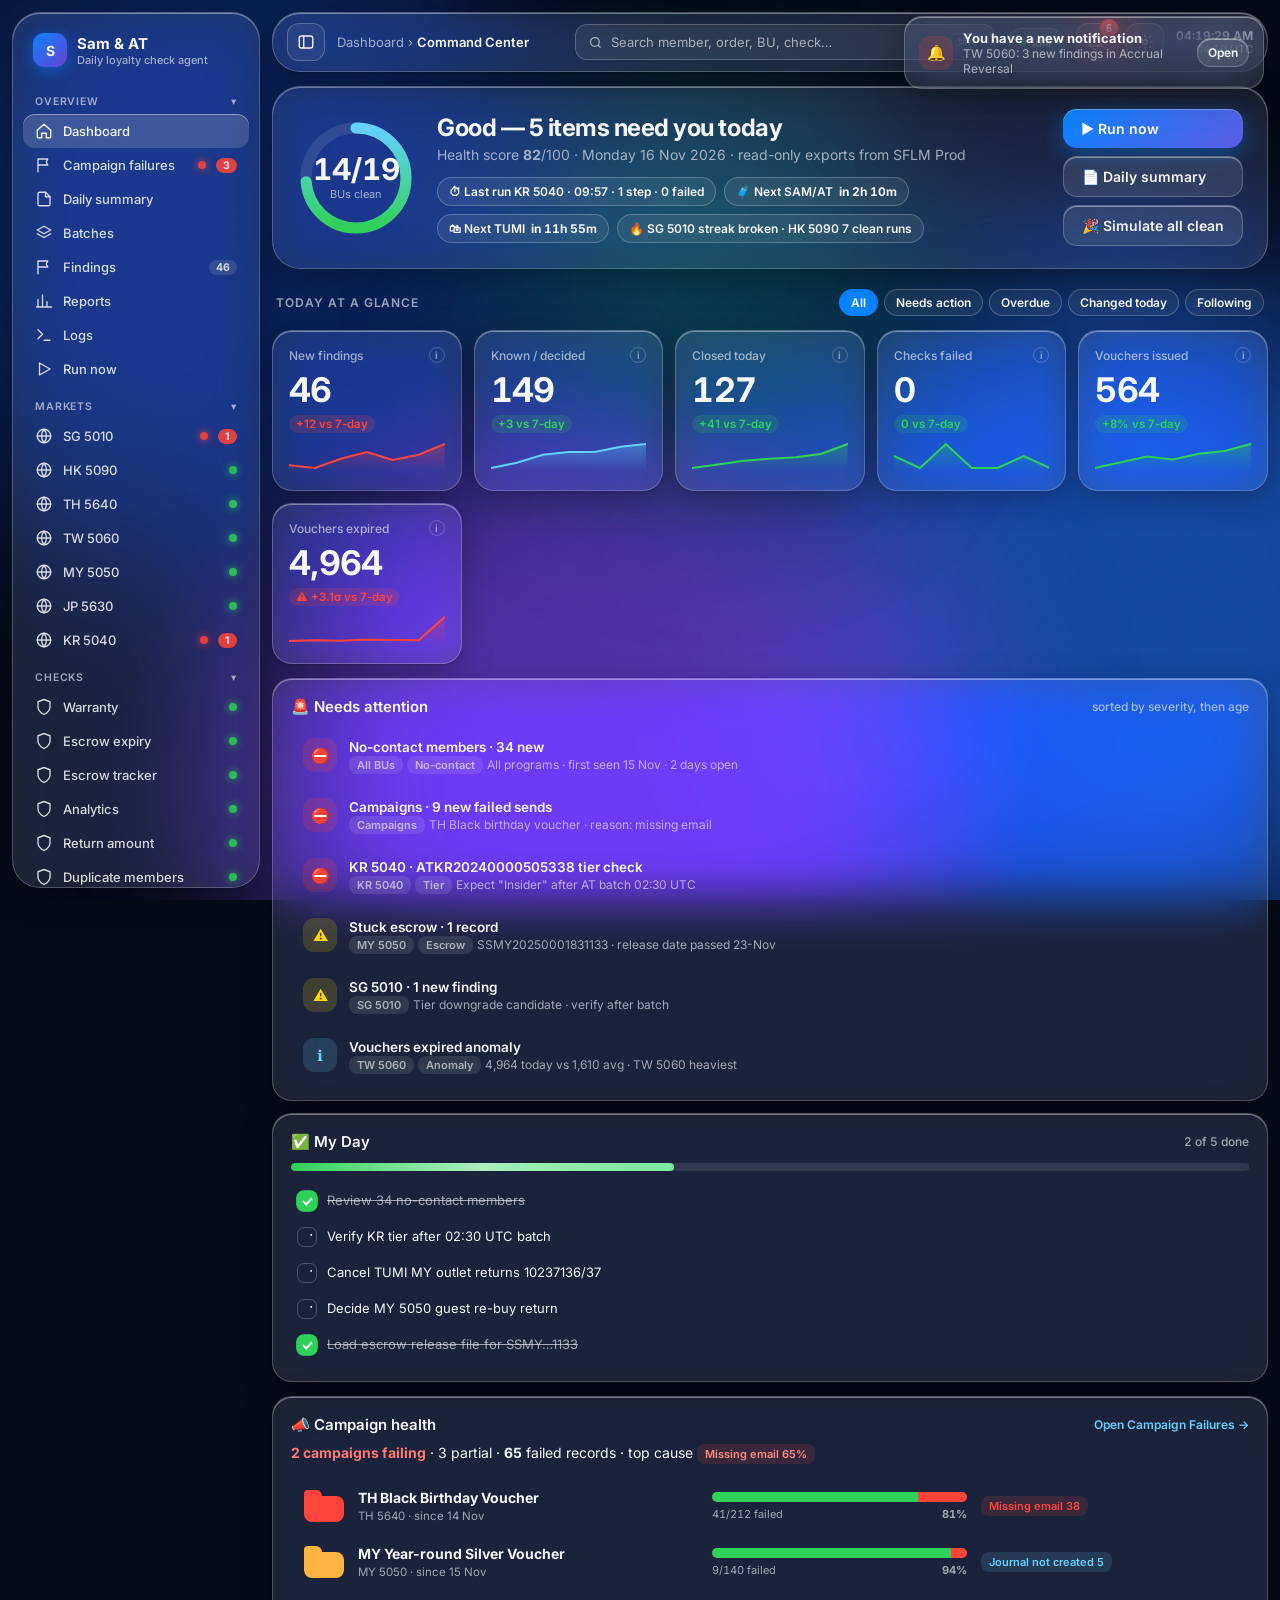
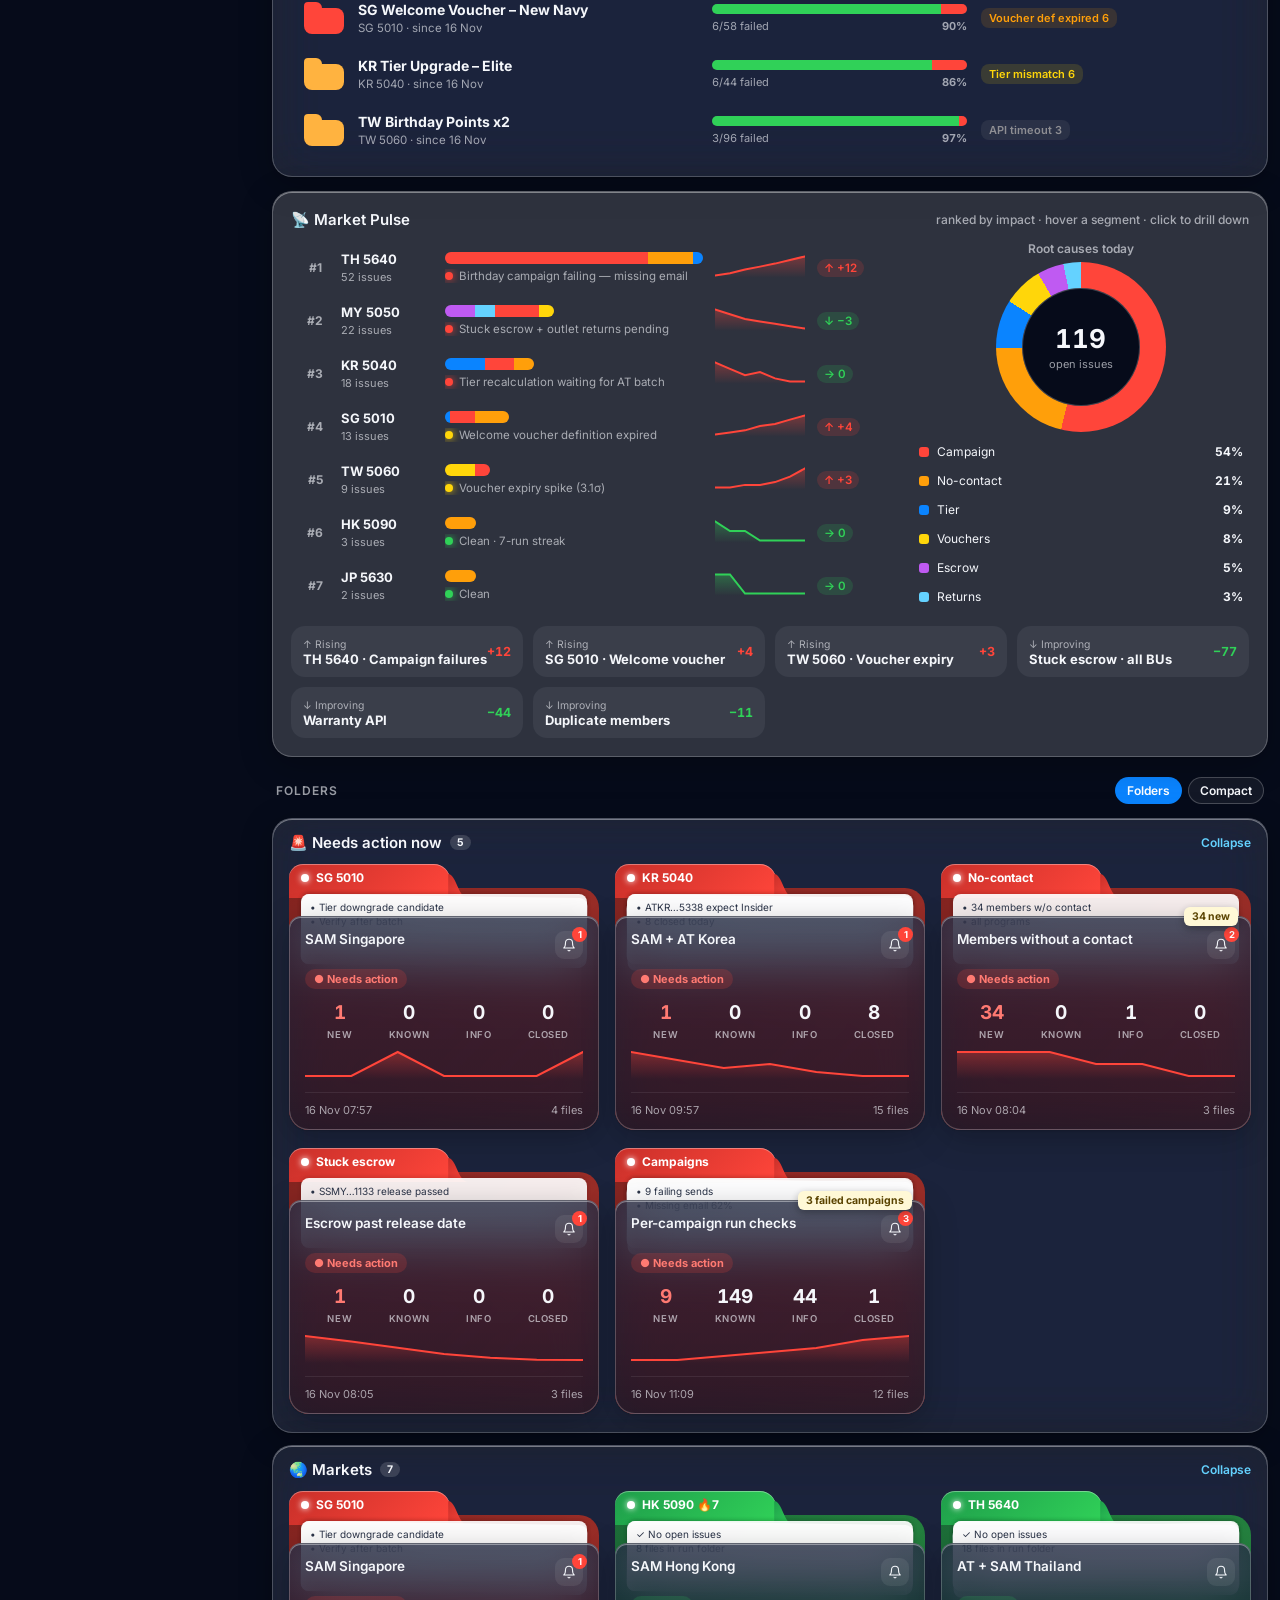
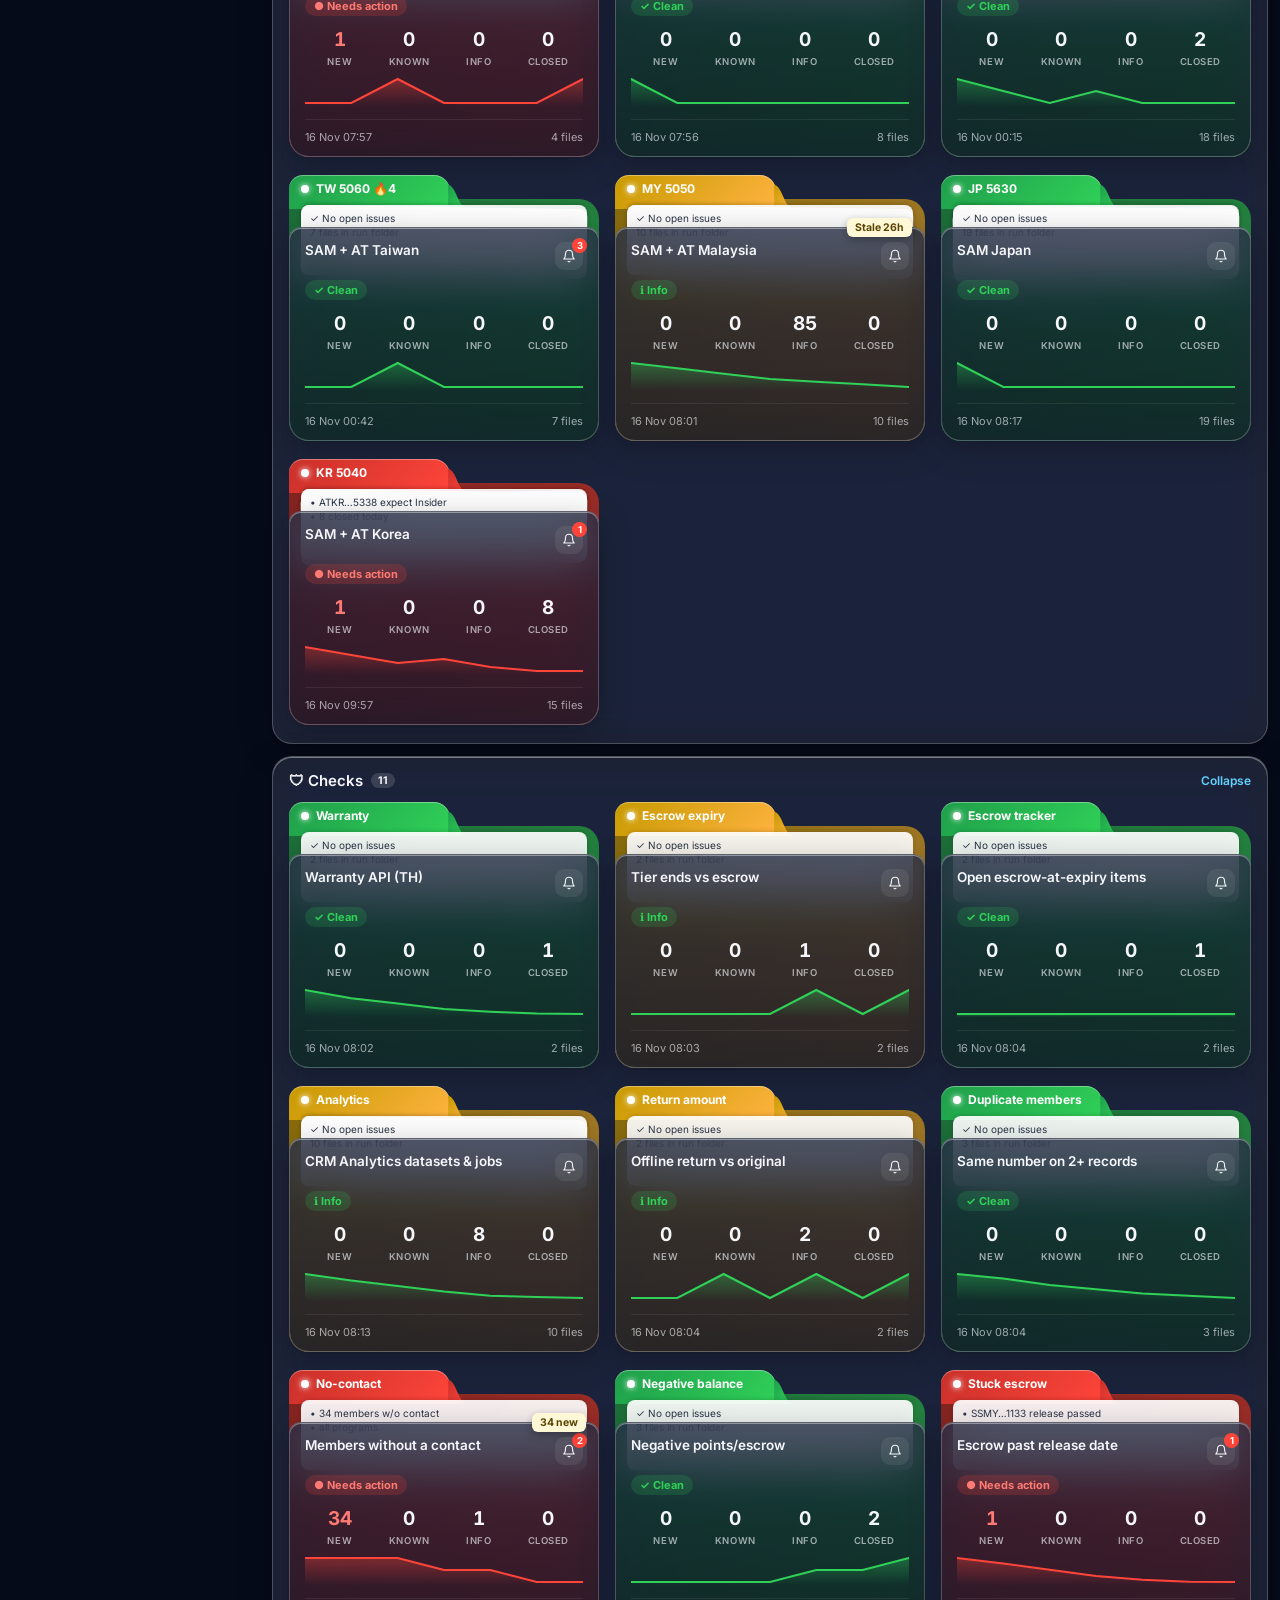
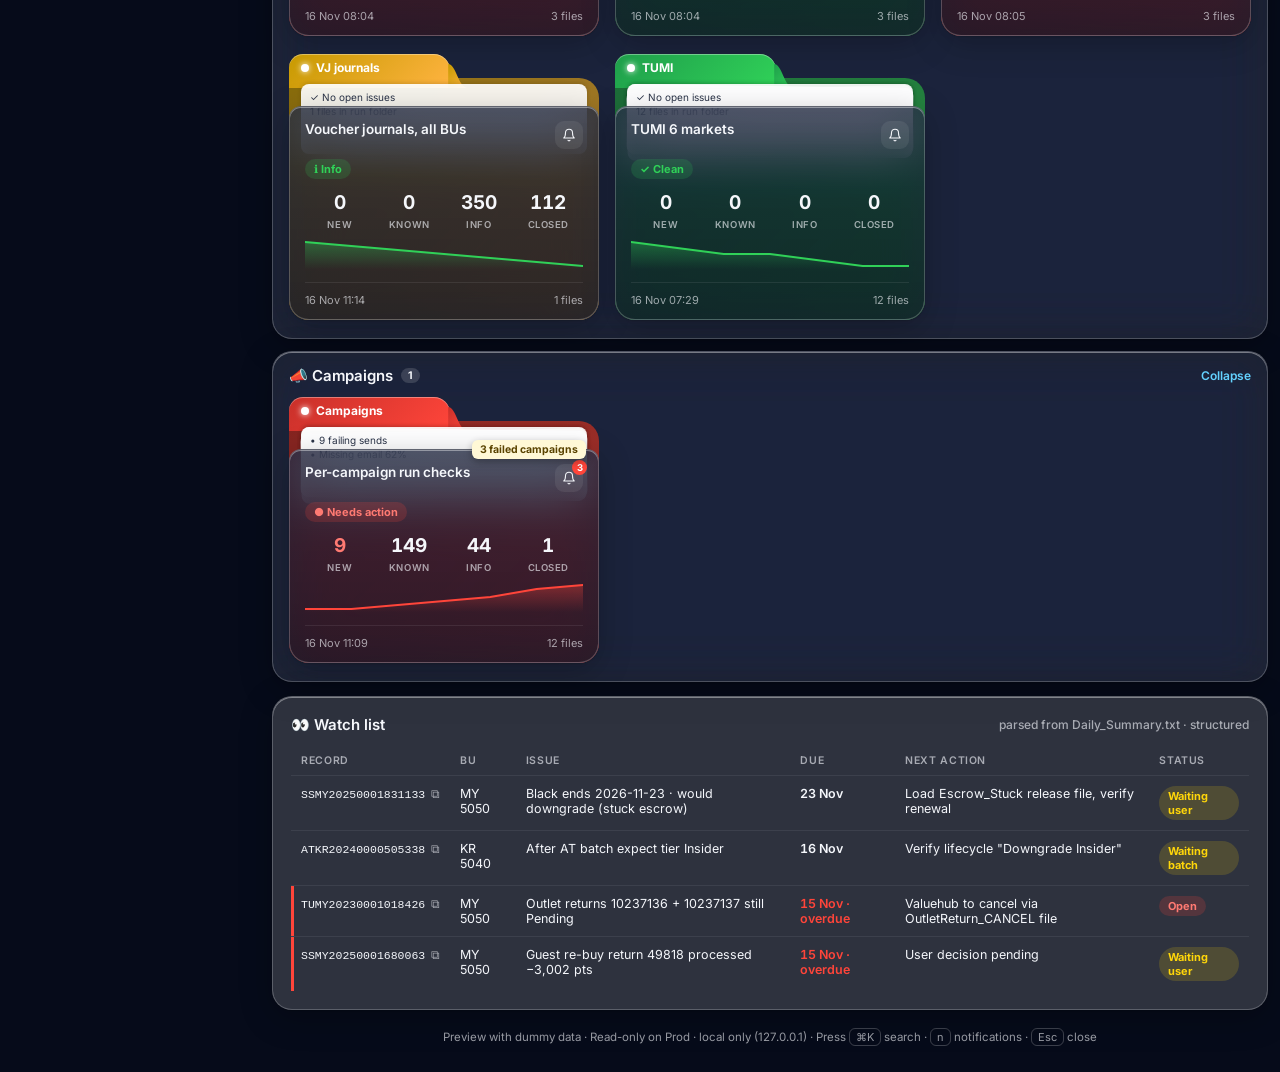
==== original.html @ fb04fd15 "Sam & AT Command Center v2 Co-Authored-By: Claude Opus 5.5 <noreply@anthropic.com>" ====
<!DOCTYPE html>
<html lang="en">
<head>
<meta charset="UTF-8">
<meta name="viewport" content="width=device-width, initial-scale=1">
<title>Sam & AT – Command Center (Liquid Glass preview)</title>
<link rel="preconnect" href="https://fonts.googleapis.com">
<link href="https://fonts.googleapis.com/css2?family=Inter:wght@400;500;600;700&display=swap" rel="stylesheet">
<style>
:root{
  --dur-instant:90ms;--dur-fast:150ms;--dur-base:240ms;--dur-slow:350ms;
  --ease-standard:cubic-bezier(.2,0,0,1);--ease-spring:cubic-bezier(.34,1.56,.64,1);
  --glass-bg:rgba(255,255,255,.10);--glass-strong:rgba(255,255,255,.16);
  --glass-border:rgba(255,255,255,.22);--glass-hi:inset 0 1px 0 rgba(255,255,255,.40);
  --glass-shadow:0 8px 32px rgba(0,0,0,.25),0 1px 2px rgba(0,0,0,.15);
  --blur:24px;--text:#f5f7fb;--muted:rgba(245,247,251,.62);
  --ok:#30D158;--info:#64D2FF;--warn:#FFD60A;--bad:#FF453A;--neutral:#8E8E93;--accent:#0A84FF;
  --b1:#0b2a6b;--b2:#1b5fd1;--b3:#6a3fd6;--b4:#0a7b8a;--bg:#060b1a;
  --r-xl:28px;--r-lg:20px;--r-md:14px;
}
[data-theme="emerald"]{--b1:#053b2e;--b2:#0f8a5f;--b3:#1a6c8f;--b4:#3a8f2a;--bg:#03120c;--accent:#30D158}
[data-theme="sunset"]{--b1:#5a1238;--b2:#d4532b;--b3:#8a2ad1;--b4:#e09a2b;--bg:#160609;--accent:#FF9F0A}
[data-theme="pearl"]{--glass-bg:rgba(255,255,255,.55);--glass-strong:rgba(255,255,255,.75);--glass-border:rgba(255,255,255,.7);
  --text:#0d1424;--muted:rgba(13,20,36,.6);--b1:#b9d4ff;--b2:#ffd9ec;--b3:#d6ccff;--b4:#c6f2ea;--bg:#eef2fa;
  --glass-shadow:0 8px 30px rgba(30,50,90,.12),0 1px 2px rgba(30,50,90,.08)}
[data-transparency="reduced"]{--glass-bg:rgba(30,38,60,.96);--glass-strong:rgba(36,44,68,.98);--blur:0px}
[data-theme="pearl"][data-transparency="reduced"]{--glass-bg:#fff;--glass-strong:#fff}
*{box-sizing:border-box;margin:0;padding:0}
html,body{height:100%}
body{font-family:-apple-system,BlinkMacSystemFont,"SF Pro Display",Inter,system-ui,sans-serif;color:var(--text);background:var(--bg);
  overflow-x:hidden;-webkit-font-smoothing:antialiased;font-size:14px}
.num{font-variant-numeric:tabular-nums}
/* background mesh */
.mesh{position:fixed;inset:0;z-index:0;overflow:hidden;pointer-events:none}
.blob{position:absolute;width:55vmax;height:55vmax;border-radius:50%;filter:blur(90px);opacity:.75;will-change:transform}
.blob:nth-child(1){background:var(--b1);top:-15%;left:-10%;animation:drift1 80s ease-in-out infinite alternate}
.blob:nth-child(2){background:var(--b2);top:30%;right:-15%;animation:drift2 90s ease-in-out infinite alternate}
.blob:nth-child(3){background:var(--b3);bottom:-25%;left:20%;animation:drift3 70s ease-in-out infinite alternate}
.blob:nth-child(4){background:var(--b4);top:10%;left:40%;width:30vmax;height:30vmax;opacity:.45;animation:drift2 75s ease-in-out infinite alternate-reverse}
.grain{position:absolute;inset:0;opacity:.035;background-image:url("data:image/svg+xml,%3Csvg xmlns='http://www.w3.org/2000/svg' width='160' height='160'%3E%3Cfilter id='n'%3E%3CfeTurbulence baseFrequency='.9'/%3E%3C/filter%3E%3Crect width='100%25' height='100%25' filter='url(%23n)'/%3E%3C/svg%3E")}
.mesh.clean-glow::after{content:"";position:absolute;inset:0;background:radial-gradient(circle at 50% 20%,rgba(48,209,88,.25),transparent 60%);animation:fadeout 3s forwards}
@keyframes drift1{to{transform:translate(12vw,8vh) scale(1.1)}}
@keyframes drift2{to{transform:translate(-10vw,-6vh) scale(.95)}}
@keyframes drift3{to{transform:translate(8vw,-10vh) scale(1.05)}}
@keyframes fadeout{0%{opacity:0}20%{opacity:1}100%{opacity:0}}
/* glass */
.glass{background:var(--glass-bg);backdrop-filter:blur(var(--blur)) saturate(180%);-webkit-backdrop-filter:blur(var(--blur)) saturate(180%);
  border:1px solid var(--glass-border);box-shadow:var(--glass-shadow),var(--glass-hi);border-radius:var(--r-lg);position:relative}
.solid{background:var(--glass-strong);border:1px solid var(--glass-border);box-shadow:var(--glass-shadow),var(--glass-hi);border-radius:var(--r-lg);position:relative}
.glass::before,.solid::before{content:"";position:absolute;inset:0;border-radius:inherit;pointer-events:none;
  background:radial-gradient(400px circle at var(--mx,-999px) var(--my,-999px),rgba(255,255,255,.13),transparent 45%);opacity:0;transition:opacity var(--dur-base)}
.glass:hover::before,.solid:hover::before{opacity:1}
/* layout */
.app{position:relative;z-index:1;display:grid;grid-template-columns:auto 1fr;min-height:100vh;gap:12px;padding:12px}
.sidebar{width:248px;padding:16px 10px;height:calc(100vh - 24px);position:sticky;top:12px;overflow-y:auto;border-radius:var(--r-xl);
  transition:width var(--dur-slow) var(--ease-spring);scrollbar-width:none}
.sidebar::-webkit-scrollbar{display:none}
.app.rail .sidebar{width:72px}
.brand{display:flex;align-items:center;gap:10px;padding:4px 10px 14px}
.logo{width:34px;height:34px;border-radius:11px;background:linear-gradient(135deg,var(--accent),#6a3fd6);display:grid;place-items:center;font-weight:700;flex:none;box-shadow:0 4px 14px rgba(10,132,255,.45)}
.brand h1{font-size:15px;font-weight:700;white-space:nowrap}
.brand small{display:block;color:var(--muted);font-size:11px;font-weight:500}
.app.rail .brand div,.app.rail .nav-label,.app.rail .grp-title,.app.rail .nav .badge{display:none}
.grp-title{font-size:10.5px;letter-spacing:.08em;text-transform:uppercase;color:var(--muted);padding:14px 12px 6px;font-weight:600;cursor:pointer;display:flex;justify-content:space-between}
.nav{list-style:none}
.nav li{display:flex;align-items:center;gap:10px;padding:8px 12px;border-radius:12px;cursor:pointer;color:var(--text);opacity:.86;
  transition:background var(--dur-fast),transform var(--dur-fast),opacity var(--dur-fast);position:relative;white-space:nowrap}
.nav li:hover{background:rgba(255,255,255,.08);opacity:1}
.nav li:active{transform:scale(.97)}
.nav li.active{background:rgba(255,255,255,.16);opacity:1;box-shadow:var(--glass-hi)}
.nav svg{width:18px;height:18px;flex:none}
.nav-label{flex:1;font-size:13px;font-weight:500}
.dot{width:8px;height:8px;border-radius:50%;flex:none}
.dot.ok{background:var(--ok);box-shadow:0 0 8px var(--ok)}.dot.warn{background:var(--warn);box-shadow:0 0 8px var(--warn)}
.dot.bad{background:var(--bad);box-shadow:0 0 8px var(--bad)}
.badge{font-size:10.5px;font-weight:700;padding:1px 7px;border-radius:99px;background:var(--bad);color:#fff}
.badge.soft{background:rgba(255,255,255,.14);color:var(--text)}
.app.rail .nav li{justify-content:center}
.app.rail .nav li .dot{position:absolute;top:6px;right:12px;width:6px;height:6px}
.grp{overflow:hidden;display:grid;grid-template-rows:1fr;transition:grid-template-rows var(--dur-slow) var(--ease-standard)}
.grp.closed{grid-template-rows:0fr}
.grp>ul{min-height:0}
/* main */
main{min-width:0;display:flex;flex-direction:column;gap:14px}
.topbar{display:flex;align-items:center;gap:12px;padding:10px 14px;position:sticky;top:12px;z-index:20;border-radius:var(--r-xl)}
.iconbtn{width:38px;height:38px;border-radius:12px;display:grid;place-items:center;cursor:pointer;border:1px solid var(--glass-border);
  background:rgba(255,255,255,.06);color:var(--text);transition:transform var(--dur-instant),background var(--dur-fast);position:relative;flex:none}
.iconbtn:hover{background:rgba(255,255,255,.14)}
.iconbtn:active{transform:scale(.94)}
.iconbtn svg{width:18px;height:18px}
.crumbs{font-size:13px;color:var(--muted);white-space:nowrap;overflow:hidden;text-overflow:ellipsis}
.crumbs b{color:var(--text);font-weight:600}
.search{flex:1;min-width:120px;max-width:420px;margin-left:auto;display:flex;align-items:center;gap:8px;padding:8px 12px;border-radius:12px;
  background:rgba(255,255,255,.07);border:1px solid var(--glass-border);color:var(--muted);cursor:text;font-size:13px}
.search kbd,.kbd{font-family:inherit;font-size:11px;padding:1px 6px;border-radius:6px;border:1px solid var(--glass-border);margin-left:auto}
.pill{display:inline-flex;align-items:center;gap:6px;padding:6px 11px;border-radius:99px;font-size:12px;font-weight:600;border:1px solid var(--glass-border);background:rgba(255,255,255,.07);white-space:nowrap}
.pill .live{width:7px;height:7px;border-radius:50%;background:var(--ok)}
.pill.running .live{background:var(--info);animation:pulse 1s infinite}
@keyframes pulse{50%{box-shadow:0 0 0 6px rgba(100,210,255,0)}0%{box-shadow:0 0 0 0 rgba(100,210,255,.7)}}
.clock{text-align:right;font-size:12px;line-height:1.25;white-space:nowrap}
.clock small{color:var(--muted);display:block;font-size:11px}
.bell-badge{position:absolute;top:-5px;right:-5px;min-width:18px;height:18px;padding:0 5px;border-radius:99px;background:var(--bad);color:#fff;font-size:10.5px;font-weight:700;display:grid;place-items:center;box-shadow:0 2px 8px rgba(255,69,58,.6)}
.bell-badge.pop{animation:pop .45s var(--ease-spring)}
@keyframes pop{0%{transform:scale(0)}70%{transform:scale(1.2)}100%{transform:scale(1)}}
.ring-anim svg{animation:ring .9s ease-in-out}
@keyframes ring{0%,100%{transform:rotate(0)}15%{transform:rotate(14deg)}30%{transform:rotate(-12deg)}45%{transform:rotate(9deg)}60%{transform:rotate(-6deg)}75%{transform:rotate(3deg)}}
/* hero */
.hero{display:grid;grid-template-columns:auto 1fr auto;gap:22px;align-items:center;padding:22px 24px;border-radius:var(--r-xl)}
.ring{position:relative;width:118px;height:118px}
.ring svg{transform:rotate(-90deg)}
.ring .val{position:absolute;inset:0;display:grid;place-items:center;text-align:center}
.ring .val b{font-size:30px;font-weight:700;display:block;line-height:1}
.ring .val span{font-size:11px;color:var(--muted)}
.ring circle.fg{transition:stroke-dashoffset 1.2s var(--ease-standard)}
.hero h2{font-size:24px;font-weight:700;letter-spacing:-.02em}
.hero p{color:var(--muted);margin-top:4px}
.meta{display:flex;flex-wrap:wrap;gap:8px;margin-top:14px}
.btn{display:inline-flex;align-items:center;gap:8px;padding:11px 18px;border-radius:14px;border:0;font:inherit;font-weight:600;cursor:pointer;color:#fff;
  background:linear-gradient(135deg,var(--accent),#5e5ce6);box-shadow:0 6px 20px rgba(10,132,255,.4),inset 0 1px 0 rgba(255,255,255,.35);
  transition:transform var(--dur-instant),box-shadow var(--dur-fast),width var(--dur-slow);position:relative;overflow:hidden;white-space:nowrap}
.btn:hover{box-shadow:0 10px 28px rgba(10,132,255,.55),inset 0 1px 0 rgba(255,255,255,.35)}
.btn:active{transform:scale(.97)}
.btn.ghost{background:rgba(255,255,255,.1);box-shadow:var(--glass-hi);border:1px solid var(--glass-border);color:var(--text)}
.btn .rip{position:absolute;border-radius:50%;background:rgba(255,255,255,.45);transform:scale(0);animation:rip .6s ease-out forwards;pointer-events:none}
@keyframes rip{to{transform:scale(4);opacity:0}}
.btn.progress{background:linear-gradient(90deg,#1c3d6e,#1c3d6e)}
.btn .bar{position:absolute;left:0;bottom:0;height:3px;background:var(--info);width:0;transition:width .3s linear}
.btn.ok-state{background:linear-gradient(135deg,#1fa84a,#30D158)}
.hero-actions{display:flex;flex-direction:column;gap:8px;align-items:stretch}
/* section */
.sec-title{display:flex;align-items:center;justify-content:space-between;margin:6px 4px 0}
.sec-title h3{font-size:12px;letter-spacing:.08em;text-transform:uppercase;color:var(--muted);font-weight:600}
.chips{display:flex;gap:6px;flex-wrap:wrap}
.chip{padding:5px 11px;border-radius:99px;font-size:12px;font-weight:600;border:1px solid var(--glass-border);background:rgba(255,255,255,.06);cursor:pointer;transition:all var(--dur-fast)}
.chip:hover{background:rgba(255,255,255,.14)}
.chip.on{background:var(--accent);border-color:transparent;color:#fff}
/* KPIs */
.kpis{display:grid;grid-template-columns:repeat(auto-fit,minmax(170px,1fr));gap:12px}
.kpi{padding:16px;transition:transform var(--dur-base) var(--ease-spring),box-shadow var(--dur-base);cursor:default;overflow:hidden}
.kpi:hover{transform:translateY(-3px)}
.kpi .lbl{font-size:12px;color:var(--muted);font-weight:500;display:flex;justify-content:space-between;align-items:center}
.kpi .v{font-size:34px;font-weight:700;letter-spacing:-.02em;margin:6px 0 4px}
.delta{font-size:11.5px;font-weight:600;padding:2px 7px;border-radius:99px;display:inline-flex;gap:3px}
.delta.up-bad,.delta.down-bad{color:var(--bad);background:rgba(255,69,58,.16)}
.delta.up-good,.delta.down-good{color:var(--ok);background:rgba(48,209,88,.16)}
.spark{width:100%;height:30px;margin-top:8px}
.spark path.l{stroke-dasharray:400;stroke-dashoffset:400;animation:draw 1.2s var(--ease-standard) forwards}
@keyframes draw{to{stroke-dashoffset:0}}
.info-i{width:16px;height:16px;border-radius:50%;border:1px solid var(--glass-border);font-size:10px;display:grid;place-items:center;cursor:help;position:relative}
.info-i:hover::after{content:attr(data-tip);position:absolute;right:0;top:22px;width:220px;padding:10px 12px;border-radius:12px;font-size:12px;line-height:1.4;
  background:rgba(20,26,44,.92);color:#fff;z-index:30;box-shadow:var(--glass-shadow);backdrop-filter:blur(12px);font-weight:400}
/* grid of panels */
.row{display:grid;grid-template-columns:2fr 1fr;gap:12px}
.panel{padding:18px}
.panel h4{font-size:15px;font-weight:600;display:flex;align-items:center;gap:8px;justify-content:space-between;margin-bottom:12px}
.panel h4 small{color:var(--muted);font-weight:500;font-size:12px}
/* attention inbox */
.att{display:flex;flex-direction:column;gap:6px}
.att-row{display:grid;grid-template-columns:auto 1fr auto;gap:12px;align-items:center;padding:10px 12px;border-radius:14px;cursor:pointer;
  transition:background var(--dur-fast),transform var(--dur-fast);opacity:0;animation:fadeup .45s var(--ease-standard) forwards}
.att-row:hover{background:rgba(255,255,255,.08)}
.att-row:hover .act{opacity:1;transform:translateX(0)}
.sev{width:34px;height:34px;border-radius:11px;display:grid;place-items:center;font-size:15px}
.sev.bad{background:rgba(255,69,58,.18);color:var(--bad)}.sev.warn{background:rgba(255,214,10,.16);color:var(--warn)}.sev.info{background:rgba(100,210,255,.16);color:var(--info)}
.att-row b{font-size:13.5px;font-weight:600}
.att-row p{font-size:12px;color:var(--muted);margin-top:2px}
.act{opacity:0;transform:translateX(8px);transition:all var(--dur-base) var(--ease-standard);display:flex;gap:6px}
.tag{font-size:11px;font-weight:600;padding:2px 8px;border-radius:8px;background:rgba(255,255,255,.1);margin-right:4px}
@keyframes fadeup{from{opacity:0;transform:translateY(8px)}to{opacity:1;transform:none}}
/* my day */
.prog{height:8px;border-radius:99px;background:rgba(255,255,255,.1);overflow:hidden;margin:6px 0 12px}
.prog i{display:block;height:100%;border-radius:99px;background:linear-gradient(90deg,var(--ok),#7ee8a1);transition:width .6s var(--ease-spring);position:relative}
.prog i::after{content:"";position:absolute;inset:0;background:linear-gradient(90deg,transparent,rgba(255,255,255,.5),transparent);animation:shimmer 2s infinite}
@keyframes shimmer{from{transform:translateX(-100%)}to{transform:translateX(100%)}}
.todo{display:flex;gap:10px;align-items:flex-start;padding:8px 6px;border-radius:12px;cursor:pointer;transition:background var(--dur-fast)}
.todo:hover{background:rgba(255,255,255,.06)}
.cb{width:20px;height:20px;border-radius:7px;border:1.5px solid var(--glass-border);flex:none;display:grid;place-items:center;transition:all var(--dur-base) var(--ease-spring)}
.cb svg{width:13px;height:13px;stroke-dasharray:20;stroke-dashoffset:20;transition:stroke-dashoffset .3s var(--ease-standard) .05s}
.todo.done .cb{background:var(--ok);border-color:var(--ok);transform:scale(1.08)}
.todo.done .cb svg{stroke-dashoffset:0}
.todo.done span{text-decoration:line-through;color:var(--muted)}
.todo span{font-size:13px;line-height:1.4}
/* heatmap */
.heat-wrap{overflow-x:auto}
.heat{display:grid;gap:4px;min-width:640px}
.heat .h{font-size:10.5px;color:var(--muted);text-align:center;font-weight:600;writing-mode:vertical-rl;transform:rotate(180deg);height:78px;justify-self:center}
.heat .rl{font-size:12px;font-weight:600;align-self:center;white-space:nowrap}
.cell{height:30px;border-radius:8px;display:grid;place-items:center;font-size:11px;font-weight:700;cursor:pointer;transition:transform var(--dur-fast) var(--ease-spring),box-shadow var(--dur-fast)}
.cell:hover{transform:scale(1.15);box-shadow:0 4px 14px rgba(0,0,0,.35);z-index:2}
.c0{background:rgba(48,209,88,.20);color:var(--ok)}.c1{background:rgba(100,210,255,.2);color:var(--info)}
.c2{background:rgba(255,214,10,.22);color:var(--warn)}.c3{background:rgba(255,69,58,.28);color:#ff7a72}.cn{background:rgba(255,255,255,.05);color:var(--muted)}
/* cards */
.cards{display:grid;grid-template-columns:repeat(auto-fill,minmax(230px,1fr));gap:12px}
.card{padding:16px;cursor:pointer;transition:transform var(--dur-base) var(--ease-spring),box-shadow var(--dur-base);transform-style:preserve-3d;overflow:hidden;
  opacity:0;animation:fadeup .5s var(--ease-standard) forwards;contain:layout paint}
.card:hover{box-shadow:0 18px 40px rgba(0,0,0,.35),var(--glass-hi)}
.card .top{display:flex;justify-content:space-between;align-items:flex-start;gap:8px}
.card .nm{font-weight:700;font-size:15px}
.card .sub{font-size:11.5px;color:var(--muted);margin-top:2px;line-height:1.3}
.st{display:inline-flex;align-items:center;gap:5px;font-size:11px;font-weight:700;padding:3px 9px;border-radius:99px;margin-top:10px}
.st.ok{background:rgba(48,209,88,.16);color:var(--ok)}.st.bad{background:rgba(255,69,58,.18);color:#ff7a72}.st.warn{background:rgba(255,214,10,.16);color:var(--warn)}
.counts{display:grid;grid-template-columns:repeat(4,1fr);margin-top:12px;text-align:center}
.counts b{font-size:19px;font-weight:700;display:block}
.counts span{font-size:9.5px;letter-spacing:.06em;color:var(--muted);font-weight:600}
.foot{display:flex;justify-content:space-between;font-size:11px;color:var(--muted);margin-top:10px;padding-top:10px;border-top:1px solid rgba(255,255,255,.08)}
.minibell{position:relative;width:28px;height:28px;border-radius:9px;display:grid;place-items:center;background:rgba(255,255,255,.07);flex:none}
.minibell svg{width:14px;height:14px}
.minibell em{position:absolute;top:-4px;right:-4px;background:var(--bad);color:#fff;font-style:normal;font-size:9.5px;font-weight:700;min-width:15px;height:15px;border-radius:99px;display:grid;place-items:center;padding:0 3px}
.streak{font-size:10.5px;font-weight:700;color:#ffb340;margin-left:6px}
.card.success:hover::after{content:"";position:absolute;inset:-1px;border-radius:inherit;pointer-events:none;
  background:linear-gradient(110deg,transparent 30%,rgba(255,255,255,.35) 50%,transparent 70%);background-size:250% 100%;animation:sweep 1.1s ease forwards}
@keyframes sweep{from{background-position:120% 0}to{background-position:-120% 0}}
.spk{position:absolute;pointer-events:none;font-size:12px;animation:float 1s ease-out forwards}
@keyframes float{from{opacity:1;transform:translateY(0) scale(.6)}to{opacity:0;transform:translateY(-34px) scale(1.2)}}
/* ===== folder cards ===== */
.shelf{padding:14px 16px 18px}
.shelf-h{display:flex;justify-content:space-between;align-items:center;margin-bottom:6px}
.shelf-h h4{font-size:15px;font-weight:600;display:flex;gap:8px;align-items:center}
.shelf-h a{font-size:12px;color:var(--info);cursor:pointer;font-weight:600}
.shelf-row{display:grid;grid-template-columns:repeat(auto-fill,minmax(238px,1fr));gap:18px 16px;padding-top:6px}
.shelf.collapsed .shelf-row{display:none}
.folder{position:relative;padding-top:24px;cursor:pointer;perspective:900px;opacity:0;animation:fadeup .5s var(--ease-standard) forwards;contain:layout}
.folder .f-tab{position:absolute;top:0;left:0;width:52%;height:34px;border-radius:14px 16px 0 0;background:var(--tab);display:flex;align-items:flex-start;gap:7px;
  padding:6px 12px;font-size:12px;font-weight:700;color:#fff;transition:filter var(--dur-base);box-shadow:inset 0 1px 0 rgba(255,255,255,.35)}
.folder .f-tab::after{content:"";position:absolute;right:-18px;bottom:0;width:20px;height:24px;background:var(--tab);clip-path:path('M0 0 C 8 0 10 24 20 24 L0 24Z')}
.folder .f-tab .dot{margin-top:4px;background:#fff;box-shadow:0 0 6px #fff}
.folder .f-back{position:absolute;top:24px;left:0;right:0;bottom:0;border-radius:0 20px 20px 20px;background:var(--tab);filter:brightness(.7) saturate(.9)}
.folder .f-front{border-top:3px solid transparent;border-image:var(--tab) 1}
.folder .papers{position:absolute;left:12px;right:12px;top:30px;height:70px;pointer-events:none}
.folder .papers i{position:absolute;inset:0;border-radius:8px;background:rgba(255,255,255,.92);box-shadow:0 -1px 4px rgba(0,0,0,.15);transition:transform var(--dur-slow) var(--ease-spring);padding:7px 9px;
  font-style:normal;font-size:10px;line-height:1.35;color:#2b3448;overflow:hidden}
.folder .papers i:nth-child(1){transform:translateY(4px) rotate(-1.2deg);background:rgba(240,244,252,.85)}
.folder .papers i:nth-child(2){transform:translateY(2px) rotate(.8deg);background:rgba(248,250,255,.9)}
.folder .papers i:nth-child(3){transform:translateY(0)}
.folder:hover .papers i:nth-child(1){transform:translateY(-10px) rotate(-3deg)}
.folder:hover .papers i:nth-child(2){transform:translateY(-16px) rotate(2deg)}
.folder:hover .papers i:nth-child(3){transform:translateY(-24px)}
.folder .f-front{position:relative;margin-top:28px;padding:14px 15px 12px;border-radius:12px 12px 20px 20px;transform-origin:50% 100%;
  transition:transform var(--dur-slow) var(--ease-spring),box-shadow var(--dur-base);background:linear-gradient(180deg,rgba(28,36,60,.78),rgba(18,24,42,.86));
  backdrop-filter:blur(var(--blur)) saturate(180%);-webkit-backdrop-filter:blur(var(--blur)) saturate(180%);border:1px solid var(--glass-border);box-shadow:var(--glass-shadow),var(--glass-hi);z-index:2}
[data-theme="pearl"] .folder .f-front{background:linear-gradient(180deg,rgba(255,255,255,.8),rgba(255,255,255,.6))}
.folder:hover .f-front{transform:rotateX(-9deg) translateY(4px);box-shadow:0 22px 40px rgba(0,0,0,.35),var(--glass-hi)}
.folder:hover{transform:translateY(-4px)}
.folder{transition:transform var(--dur-base) var(--ease-spring)}
.folder.s-ok{--tab:linear-gradient(135deg,#1f9e4b,#30D158)}
.folder.s-bad{--tab:linear-gradient(135deg,#c9302a,#FF453A)}
.folder.s-warn{--tab:linear-gradient(135deg,#c79a00,#FFB340)}
.folder.s-none{--tab:linear-gradient(135deg,#5b5b63,#8E8E93)}
.folder .row1{display:flex;justify-content:space-between;gap:8px;align-items:flex-start}
.folder .row1 b{font-size:13.5px;font-weight:600;line-height:1.3}
.folder .sticker{position:absolute;top:-10px;right:12px;background:#fff8d6;color:#5a4300;font-size:10.5px;font-weight:700;padding:3px 8px;border-radius:6px;transform:rotate(3deg);
  box-shadow:0 3px 8px rgba(0,0,0,.3);z-index:3;animation:pop .5s var(--ease-spring) both}
.folder .counts .hot{color:#ff7a72}
.folder.success:hover .f-front::after{content:"";position:absolute;inset:0;border-radius:inherit;pointer-events:none;
  background:linear-gradient(110deg,transparent 30%,rgba(255,255,255,.35) 50%,transparent 70%);background-size:250% 100%;animation:sweep 1.1s ease forwards}
.folder.opening .f-front{transform:rotateX(-70deg) translateY(10px);opacity:.4}
.folder.opening .papers i{transform:translateY(-40px) rotate(6deg)!important}
.folder.compact{padding-top:18px}.folder.compact .papers{display:none}.folder.compact .f-front{margin-top:16px}
.folder.compact .counts,.folder.compact .spark{display:none}
/* ===== market pulse ===== */
.pulse{display:grid;grid-template-columns:1.8fr 1fr;gap:16px}
.lb-row{display:grid;grid-template-columns:28px 92px 1fr 90px 70px;gap:12px;align-items:center;padding:10px 10px;border-radius:14px;cursor:pointer;transition:background var(--dur-fast);
  opacity:0;animation:fadeup .45s var(--ease-standard) forwards}
.lb-row:hover{background:rgba(255,255,255,.07)}
.lb-rank{font-size:12px;font-weight:700;color:var(--muted);text-align:center}
.lb-name b{font-size:13px;display:block}.lb-name small{font-size:11px;color:var(--muted)}
.stack{display:flex;height:12px;border-radius:99px;overflow:hidden;background:rgba(255,255,255,.07)}
.stack i{display:block;height:100%;transform-origin:left;animation:growx .8s var(--ease-standard) both;position:relative;transition:filter var(--dur-fast)}
.stack i:hover{filter:brightness(1.3)}
@keyframes growx{from{transform:scaleX(0)}}
.lb-reason{font-size:11.5px;color:var(--muted);margin-top:5px;white-space:nowrap;overflow:hidden;text-overflow:ellipsis}
.lb-spark svg{height:24px;margin:0}
.donut{width:170px;height:170px;border-radius:50%;margin:6px auto;position:relative;transition:transform var(--dur-slow) var(--ease-spring)}
.donut:hover{transform:scale(1.03)}
.donut::after{content:"";position:absolute;inset:26px;border-radius:50%;background:var(--bg);box-shadow:inset 0 0 0 1px var(--glass-border)}
.donut .dc{position:absolute;inset:0;display:grid;place-items:center;z-index:1;text-align:center}
.donut .dc b{font-size:26px;display:block}.donut .dc span{font-size:11px;color:var(--muted)}
.legend{display:flex;flex-direction:column;gap:6px;font-size:12px;margin-top:8px}
.legend div{display:flex;align-items:center;gap:8px;padding:4px 6px;border-radius:8px;cursor:pointer}
.legend div:hover{background:rgba(255,255,255,.07)}
.legend i{width:10px;height:10px;border-radius:3px;flex:none}.legend span{margin-left:auto;font-weight:700}
.movers{display:grid;grid-template-columns:repeat(auto-fit,minmax(200px,1fr));gap:10px;margin-top:14px}
.mover{padding:10px 12px;border-radius:14px;background:rgba(255,255,255,.06);display:flex;justify-content:space-between;align-items:center;font-size:12.5px}
.mover b{font-size:13px}.mover .up{color:var(--bad);font-weight:700}.mover .dn{color:var(--ok);font-weight:700}
/* ===== campaigns ===== */
.view{display:flex;flex-direction:column;gap:14px}
.view[hidden]{display:none}
.camp-head{display:flex;justify-content:space-between;align-items:center;gap:14px;flex-wrap:wrap;padding:20px 22px;border-radius:var(--r-xl)}
.camp-head h2{font-size:24px;font-weight:700}.camp-head p{color:var(--muted);margin-top:3px}
.ckpis{display:grid;grid-template-columns:repeat(auto-fit,minmax(140px,1fr));gap:10px}
.ckpi{padding:14px}.ckpi .lbl{font-size:11.5px;color:var(--muted)}.ckpi .v{font-size:26px;font-weight:700;margin-top:4px}
.crow{display:grid;grid-template-columns:auto 1.6fr 1.4fr 1.6fr auto;gap:14px;align-items:center;padding:14px 16px;border-radius:18px;cursor:pointer;
  transition:background var(--dur-fast),transform var(--dur-base) var(--ease-spring);opacity:0;animation:fadeup .45s var(--ease-standard) forwards;border:1px solid transparent}
.crow:hover{background:rgba(255,255,255,.07);border-color:var(--glass-border);transform:translateX(3px)}
.crow:hover .act{opacity:1;transform:none}
.mfold{width:40px;height:32px;position:relative;flex:none}
.mfold::before{content:"";position:absolute;left:0;top:0;width:18px;height:8px;border-radius:4px 6px 0 0;background:var(--tab)}
.mfold::after{content:"";position:absolute;left:0;right:0;top:6px;bottom:0;border-radius:2px 8px 8px 8px;background:var(--tab)}
.mfold.s-bad{--tab:#FF453A}.mfold.s-warn{--tab:#FFB340}.mfold.s-ok{--tab:#30D158}.mfold.s-none{--tab:#8E8E93}
.crow .nm b{font-size:14px;display:block}.crow .nm small{font-size:11.5px;color:var(--muted)}
.funnel{display:flex;height:10px;border-radius:99px;overflow:hidden;background:rgba(255,255,255,.07)}
.funnel i{display:block;height:100%;animation:growx .8s var(--ease-standard) both}
.fmeta{display:flex;justify-content:space-between;font-size:11px;color:var(--muted);margin-top:5px}
.rchip{display:inline-flex;gap:5px;align-items:center;font-size:11px;font-weight:600;padding:3px 8px;border-radius:8px;background:rgba(255,69,58,.14);color:#ff8b84;margin:2px 4px 2px 0;white-space:nowrap}
.rchip.w{background:rgba(255,214,10,.14);color:var(--warn)}
.tri{font:inherit;font-size:11.5px;font-weight:600;padding:5px 8px;border-radius:9px;background:rgba(255,255,255,.08);color:var(--text);border:1px solid var(--glass-border)}
.tri option{background:#1b2338}
.cv-tabs{display:flex;gap:6px;flex-wrap:wrap}
.rbar{display:grid;grid-template-columns:160px 1fr 50px;gap:10px;align-items:center;font-size:12.5px;margin:7px 0}
.rbar .t{height:10px;border-radius:99px;background:rgba(255,255,255,.07);overflow:hidden}.rbar .t i{display:block;height:100%;border-radius:99px;animation:growx .8s var(--ease-standard) both}
.fix{padding:12px 14px;border-radius:14px;background:rgba(100,210,255,.10);border:1px solid rgba(100,210,255,.3);margin-top:10px;font-size:12.5px;line-height:1.5}
.review{position:fixed;inset:0;z-index:65;display:grid;place-items:center;padding:20px;opacity:0;pointer-events:none;transition:opacity var(--dur-base)}
.review.on{opacity:1;pointer-events:auto}
.review .rv{width:720px;max-width:100%;max-height:90vh;overflow:auto;padding:24px;border-radius:var(--r-xl);transform:scale(.94);transition:transform var(--dur-slow) var(--ease-spring)}
.review.on .rv{transform:none}
.rv-card{animation:fadeup .35s var(--ease-standard)}
@media (max-width:1100px){.pulse{grid-template-columns:1fr}.crow{grid-template-columns:auto 1fr 1fr;}.crow .rc,.crow .act{grid-column:2/-1}}
@media (max-width:600px){.lb-row{grid-template-columns:24px 80px 1fr}.lb-spark,.lb-delta{display:none}.crow{grid-template-columns:auto 1fr}.crow>*:not(.mfold):not(.nm){grid-column:1/-1}.rbar{grid-template-columns:110px 1fr 40px}}
/* watch list table */
.tbl{width:100%;border-collapse:separate;border-spacing:0;font-size:12.5px}
.tbl th{text-align:left;color:var(--muted);font-size:10.5px;letter-spacing:.06em;text-transform:uppercase;padding:8px 10px;font-weight:600;position:sticky;top:0}
.tbl td{padding:10px;border-top:1px solid rgba(255,255,255,.07);vertical-align:top}
.tbl tr{transition:background var(--dur-fast)}
.tbl tbody tr:hover{background:rgba(255,255,255,.05)}
.tbl tr.overdue td:first-child{box-shadow:inset 3px 0 0 var(--bad)}
.idc{font-family:ui-monospace,SFMono-Regular,Menlo,monospace;font-size:11.5px;display:inline-flex;gap:6px;align-items:center}
.copy{cursor:pointer;opacity:.6;transition:opacity var(--dur-fast)}
.copy:hover{opacity:1}
.tbl-wrap{overflow-x:auto}
/* notification panel */
.scrim{position:fixed;inset:0;z-index:40;background:rgba(0,0,0,.2);opacity:0;pointer-events:none;transition:opacity var(--dur-base)}
.scrim.on{opacity:1;pointer-events:auto}
.npanel{position:fixed;top:76px;right:16px;width:400px;max-width:calc(100vw - 32px);max-height:calc(100vh - 96px);z-index:50;display:flex;flex-direction:column;
  border-radius:var(--r-xl);transform-origin:top right;transform:scale(.9) translateY(-10px);opacity:0;pointer-events:none;transition:transform var(--dur-slow) var(--ease-spring),opacity var(--dur-base)}
.npanel.on{transform:none;opacity:1;pointer-events:auto}
.nhead{padding:16px 18px 8px;display:flex;justify-content:space-between;align-items:center}
.nhead h4{font-size:17px;font-weight:700}
.ntabs{display:flex;gap:4px;padding:4px;margin:0 14px 8px;border-radius:12px;background:rgba(255,255,255,.06);position:relative}
.ntabs button{flex:1;border:0;background:none;color:var(--text);font:inherit;font-size:12px;font-weight:600;padding:7px 4px;border-radius:9px;cursor:pointer;position:relative;z-index:1}
.ntabs .pillbg{position:absolute;top:4px;bottom:4px;border-radius:9px;background:rgba(255,255,255,.18);box-shadow:var(--glass-hi);transition:left var(--dur-slow) var(--ease-spring),width var(--dur-slow) var(--ease-spring)}
.nlist{overflow-y:auto;padding:0 10px 12px}
.ngrp{font-size:10.5px;letter-spacing:.08em;color:var(--muted);text-transform:uppercase;font-weight:600;padding:10px 8px 6px}
.nitem{display:grid;grid-template-columns:auto 1fr;gap:10px;padding:10px;border-radius:14px;transition:background var(--dur-fast),opacity var(--dur-base);position:relative;
  opacity:0;animation:fadeup .4s var(--ease-standard) forwards}
.nitem:hover{background:rgba(255,255,255,.07)}
.nitem.unread::after{content:"";position:absolute;right:12px;top:14px;width:8px;height:8px;border-radius:50%;background:var(--accent);transition:transform var(--dur-base)}
.nitem.read{opacity:.6!important}
.nitem b{font-size:13px;font-weight:600;padding-right:18px;display:block;line-height:1.35}
.nitem p{font-size:12px;color:var(--muted);margin-top:3px;line-height:1.4}
.nact{display:flex;gap:10px;margin-top:6px;font-size:11.5px;font-weight:600}
.nact a{color:var(--info);cursor:pointer}
.nfoot{padding:10px 18px 16px;display:flex;justify-content:space-between;font-size:12px}
.nfoot a{color:var(--info);cursor:pointer;font-weight:600}
/* toasts */
.toasts{position:fixed;top:16px;right:16px;z-index:70;display:flex;flex-direction:column;gap:8px;width:360px;max-width:calc(100vw - 32px)}
.toast{padding:12px 14px;border-radius:18px;display:grid;grid-template-columns:auto 1fr auto;gap:10px;align-items:center;overflow:hidden;
  animation:tin .45s var(--ease-spring)}
.toast.out{animation:tout .3s var(--ease-standard) forwards}
.toast b{font-size:13px}.toast p{font-size:12px;color:var(--muted)}
.toast .tb{position:absolute;left:0;bottom:0;height:3px;background:var(--accent);animation:tbar 6s linear forwards}
.toast:hover .tb{animation-play-state:paused}
@keyframes tin{from{transform:translateX(110%);opacity:0}to{transform:none;opacity:1}}
@keyframes tout{to{transform:translateX(110%);opacity:0}}
@keyframes tbar{from{width:100%}to{width:0}}
/* drawer */
.drawer{position:fixed;top:12px;right:12px;bottom:12px;width:480px;max-width:calc(100vw - 24px);z-index:55;border-radius:var(--r-xl);padding:22px;overflow-y:auto;
  transform:translateX(110%);transition:transform var(--dur-slow) var(--ease-spring)}
.drawer.on{transform:none}
.drawer h3{font-size:22px;font-weight:700}
.drawer .kgrid{display:grid;grid-template-columns:repeat(2,1fr);gap:10px;margin:16px 0}
.drawer .kgrid div{padding:12px;border-radius:14px;background:rgba(255,255,255,.06)}
.drawer .kgrid b{font-size:22px;display:block}
.drawer .kgrid span{font-size:11px;color:var(--muted)}
.tier{display:flex;height:12px;border-radius:99px;overflow:hidden;margin:6px 0 4px}
.tier i{display:block;height:100%;transition:width .8s var(--ease-standard)}
.bars{display:flex;align-items:flex-end;gap:4px;height:120px;margin-top:10px}
.bars div{flex:1;display:flex;flex-direction:column-reverse;border-radius:4px 4px 0 0;overflow:hidden;transform-origin:bottom;animation:grow .7s var(--ease-spring) both}
@keyframes grow{from{transform:scaleY(0)}}
/* msg card */
.msg{padding:14px;border-radius:16px;border:1px solid rgba(255,69,58,.35);background:rgba(255,69,58,.10);margin-top:12px}
.msg b{display:block;margin-bottom:4px}
.msg p{font-size:12.5px;color:var(--muted);line-height:1.45}
.msg details{margin-top:8px;font-size:12px}
.msg summary{cursor:pointer;color:var(--info);font-weight:600}
.msg pre{margin-top:6px;padding:10px;border-radius:10px;background:rgba(0,0,0,.3);font-size:11px;white-space:pre-wrap;color:#ffb3ad}
/* banner */
.banner{position:fixed;left:50%;top:22px;transform:translate(-50%,-150%);z-index:80;padding:14px 22px;border-radius:99px;font-weight:700;font-size:15px;
  transition:transform .5s var(--ease-spring);display:flex;gap:10px;align-items:center;white-space:nowrap}
.banner.on{transform:translate(-50%,0)}
canvas#fx{position:fixed;inset:0;z-index:90;pointer-events:none}
/* palette */
.palette{position:fixed;left:50%;top:14vh;width:600px;max-width:calc(100vw - 32px);z-index:60;border-radius:var(--r-xl);transform:translateX(-50%) scale(.94);opacity:0;pointer-events:none;
  transition:transform var(--dur-slow) var(--ease-spring),opacity var(--dur-base);overflow:hidden}
.palette.on{transform:translateX(-50%);opacity:1;pointer-events:auto}
.palette input{width:100%;padding:18px 20px;font:inherit;font-size:16px;background:none;border:0;border-bottom:1px solid var(--glass-border);color:var(--text);outline:none}
.palette ul{list-style:none;max-height:340px;overflow-y:auto;padding:8px}
.palette li{padding:10px 12px;border-radius:12px;cursor:pointer;display:flex;justify-content:space-between;font-size:13.5px;transition:background var(--dur-fast)}
.palette li.sel,.palette li:hover{background:rgba(255,255,255,.12)}
.palette li small{color:var(--muted)}
/* settings pop */
.menu{position:fixed;top:76px;right:70px;z-index:50;width:260px;padding:14px;border-radius:20px;transform:scale(.9);transform-origin:top right;opacity:0;pointer-events:none;transition:all var(--dur-slow) var(--ease-spring)}
.menu.on{transform:none;opacity:1;pointer-events:auto}
.menu h5{font-size:11px;color:var(--muted);text-transform:uppercase;letter-spacing:.08em;margin:8px 0 6px}
.seg{display:flex;gap:4px;padding:3px;border-radius:11px;background:rgba(255,255,255,.07)}
.seg button{flex:1;border:0;background:none;color:var(--text);font:inherit;font-size:11.5px;font-weight:600;padding:6px 2px;border-radius:8px;cursor:pointer;transition:background var(--dur-fast)}
.seg button.on{background:rgba(255,255,255,.2);box-shadow:var(--glass-hi)}
.footer-note{color:var(--muted);font-size:11.5px;text-align:center;padding:6px 0 16px}
:focus-visible{outline:2px solid var(--accent);outline-offset:2px;border-radius:10px}
.bottomnav{display:none}
/* responsive */
@media (min-width:1920px){.row{grid-template-columns:2.2fr 1fr}}
@media (max-width:1280px){.row{grid-template-columns:1fr}}
@media (max-width:1024px){.app .sidebar{width:72px}.app .brand div,.app .nav-label,.app .grp-title,.app .nav .badge{display:none}.app .nav li{justify-content:center}
  .hero{grid-template-columns:auto 1fr}.hero-actions{grid-column:1/-1;flex-direction:row;flex-wrap:wrap}}
@media (max-width:768px){.app{grid-template-columns:1fr;padding:8px;padding-bottom:90px}.sidebar{display:none}.clock,.crumbs{display:none}
  .topbar{top:8px}.hero{grid-template-columns:1fr;text-align:center;justify-items:center}.meta{justify-content:center}
  .bottomnav{display:flex;position:fixed;left:12px;right:12px;bottom:12px;z-index:30;justify-content:space-around;padding:8px;border-radius:24px}
  .bottomnav button{background:none;border:0;color:var(--text);font:inherit;font-size:10.5px;display:flex;flex-direction:column;align-items:center;gap:3px;padding:6px 10px;border-radius:14px;position:relative}
  .bottomnav button.on{background:rgba(255,255,255,.14)}
  .bottomnav svg{width:20px;height:20px}
  .npanel{top:auto;bottom:0;right:0;left:0;width:100%;max-width:100%;border-radius:28px 28px 0 0;max-height:85vh;transform:translateY(100%);transform-origin:bottom}
  .npanel.on{transform:none}.drawer{top:auto;left:0;right:0;bottom:0;width:100%;max-width:100%;max-height:88vh;border-radius:28px 28px 0 0;transform:translateY(110%)}
  .kpis{grid-template-columns:repeat(2,1fr)}.kpi .v{font-size:28px}}
@media (prefers-reduced-motion:reduce){*,*::before,*::after{animation-duration:.01ms!important;animation-iteration-count:1!important;transition-duration:.01ms!important}}
[data-motion="off"] *,[data-motion="off"] *::before,[data-motion="off"] *::after{animation-duration:.01ms!important;animation-iteration-count:1!important;transition-duration:.01ms!important}
@media print{.mesh,.sidebar,.topbar,.bottomnav{display:none}body{background:#fff;color:#000}.glass,.solid{backdrop-filter:none;background:#fff;box-shadow:none;border:1px solid #ddd}}
</style>
</head>
<body data-theme="ocean">
<div class="mesh" id="mesh"><div class="blob"></div><div class="blob"></div><div class="blob"></div><div class="blob"></div><div class="grain"></div></div>
<canvas id="fx"></canvas>

<div class="app" id="app">
  <aside class="sidebar glass" aria-label="Main navigation">
    <div class="brand"><div class="logo">S</div><div><h1>Sam &amp; AT</h1><small>Daily loyalty check agent</small></div></div>
    <div id="navRoot"></div>
  </aside>

  <main>
    <header class="topbar glass">
      <button class="iconbtn" id="railBtn" aria-label="Collapse sidebar"><svg viewBox="0 0 24 24" fill="none" stroke="currentColor" stroke-width="1.8"><rect x="3" y="4" width="18" height="16" rx="3"/><path d="M9 4v16"/></svg></button>
      <div class="crumbs">Dashboard › <b>Command Center</b></div>
      <div class="search" id="searchBtn" role="button" tabindex="0"><svg width="15" height="15" viewBox="0 0 24 24" fill="none" stroke="currentColor" stroke-width="2"><circle cx="11" cy="11" r="7"/><path d="m20 20-3.5-3.5"/></svg>Search member, order, BU, check…<kbd>⌘K</kbd></div>
      <span class="pill" id="agentPill"><span class="live"></span><span id="agentTxt">Idle</span></span>
      <button class="iconbtn" id="bellBtn" aria-label="Notifications"><svg viewBox="0 0 24 24" fill="none" stroke="currentColor" stroke-width="1.8"><path d="M6 8a6 6 0 1 1 12 0c0 7 3 9 3 9H3s3-2 3-9"/><path d="M10.3 21a1.94 1.94 0 0 0 3.4 0"/></svg><span class="bell-badge num" id="bellCount">0</span></button>
      <button class="iconbtn" id="setBtn" aria-label="Appearance"><svg viewBox="0 0 24 24" fill="none" stroke="currentColor" stroke-width="1.8"><circle cx="12" cy="12" r="3"/><path d="M12 2v3M12 19v3M4.2 4.2l2.1 2.1M17.7 17.7l2.1 2.1M2 12h3M19 12h3M4.2 19.8l2.1-2.1M17.7 6.3l2.1-2.1"/></svg></button>
      <div class="clock num"><b id="clk">--</b><small id="clkU">--</small></div>
    </header>

    <div class="view" id="viewDash">
    <section class="hero glass">
      <div class="ring" title="BUs clean">
        <svg width="118" height="118"><circle cx="59" cy="59" r="50" stroke="rgba(255,255,255,.1)" stroke-width="11" fill="none"/>
          <circle class="fg" id="ringFg" cx="59" cy="59" r="50" stroke="url(#rg)" stroke-width="11" fill="none" stroke-linecap="round" stroke-dasharray="314.16" stroke-dashoffset="314.16"/>
          <defs><linearGradient id="rg"><stop offset="0" stop-color="#30D158"/><stop offset="1" stop-color="#64D2FF"/></linearGradient></defs></svg>
        <div class="val"><div><b class="num" id="ringVal">0/19</b><span>BUs clean</span></div></div>
      </div>
      <div>
        <h2 id="verdict">Good — 5 items need you today</h2>
        <p>Health score <b class="num" id="score">0</b>/100 · Monday 16 Nov 2026 · read-only exports from SFLM Prod</p>
        <div class="meta">
          <span class="pill">⏱ Last run KR 5040 · 09:57 · 1 step · 0 failed</span>
          <span class="pill">🧳 Next SAM/AT <b class="num" id="cd1">--</b></span>
          <span class="pill">🛍 Next TUMI <b class="num" id="cd2">--</b></span>
          <span class="pill">🔥 SG 5010 streak broken · HK 5090 7 clean runs</span>
        </div>
      </div>
      <div class="hero-actions">
        <button class="btn" id="runBtn"><span id="runTxt">▶ Run now</span><span class="bar" id="runBar"></span></button>
        <button class="btn ghost" id="sumBtn">📄 Daily summary</button>
        <button class="btn ghost" id="celebBtn">🎉 Simulate all clean</button>
      </div>
    </section>

    <div class="sec-title"><h3>Today at a glance</h3>
      <div class="chips" id="qchips"><span class="chip on">All</span><span class="chip">Needs action</span><span class="chip">Overdue</span><span class="chip">Changed today</span><span class="chip">Following</span></div></div>
    <section class="kpis" id="kpis"></section>

    <section class="row">
      <div class="panel glass">
        <h4>🚨 Needs attention <small>sorted by severity, then age</small></h4>
        <div class="att" id="att"></div>
      </div>
      <div class="panel glass">
        <h4>✅ My Day <small class="num" id="mdTxt">0 of 0 done</small></h4>
        <div class="prog"><i id="mdBar" style="width:0"></i></div>
        <div id="todo"></div>
      </div>
    </section>

    <section class="panel glass" id="campWidget"></section>

    <section class="panel solid">
      <h4>📡 Market Pulse <small>ranked by impact · hover a segment · click to drill down</small></h4>
      <div class="pulse"><div id="lb"></div>
        <div><div style="font-size:12px;color:var(--muted);font-weight:600;text-align:center">Root causes today</div><div class="donut" id="donut"></div><div class="legend" id="legend"></div></div></div>
      <div class="movers" id="movers"></div>
    </section>

    <div class="sec-title"><h3>Folders</h3><div class="chips" id="viewChips"><span class="chip on" data-v="card">Folders</span><span class="chip" data-v="compact">Compact</span></div></div>
    <div id="shelves" style="display:flex;flex-direction:column;gap:12px"></div>

    <section class="panel solid">
      <h4>👀 Watch list <small>parsed from Daily_Summary.txt · structured</small></h4>
      <div class="tbl-wrap"><table class="tbl"><thead><tr><th>Record</th><th>BU</th><th>Issue</th><th>Due</th><th>Next action</th><th>Status</th></tr></thead><tbody id="watch"></tbody></table></div>
    </section>

    </div><!-- /viewDash -->
    <div class="view" id="viewCamp" hidden>
      <section class="camp-head glass">
        <div><div class="crumbs">Dashboard › <b>Campaigns</b></div><h2>📣 Campaign Failures Command Center</h2><p id="campSub">Every campaign that ran today, worst first.</p></div>
        <div style="display:flex;gap:8px;flex-wrap:wrap"><button class="btn" id="reviewBtn">⌨ Start review mode</button><button class="btn ghost" id="copyRep">⧉ Copy daily failure report</button></div>
      </section>
      <section class="ckpis" id="ckpis"></section>
      <section class="panel glass">
        <h4><span>Campaigns</span><div class="cv-tabs chips" id="cfilt"><span class="chip on" data-f="all">All</span><span class="chip" data-f="fail">Failing now</span><span class="chip" data-f="partial">Partial</span><span class="chip" data-f="new">New today</span><span class="chip" data-f="repeat">Repeating</span><span class="chip" data-f="notrun">Not run</span><span class="chip" data-f="rec">Recovered</span></div></h4>
        <div id="clist"></div>
      </section>
      <section class="row">
        <div class="panel solid"><h4>🧩 By failure reason <small>fix one cause, clear many campaigns</small></h4><div id="byReason"></div></div>
        <div class="panel solid"><h4>👤 Repeat offenders <small>members failing in 2+ campaigns</small></h4><div class="tbl-wrap"><table class="tbl"><thead><tr><th>Member</th><th>Campaigns</th><th>Top reason</th></tr></thead><tbody id="byMember"></tbody></table></div></div>
      </section>
    </div>
    <div class="view" id="viewDash2" hidden></div>
    <div class="footer-note">Preview with dummy data · Read-only on Prod · local only (127.0.0.1) · Press <span class="kbd">⌘K</span> search · <span class="kbd">n</span> notifications · <span class="kbd">Esc</span> close</div>
  </main>
</div>

<nav class="bottomnav glass">
  <button class="on" onclick="showView('dash')"><svg viewBox="0 0 24 24" fill="none" stroke="currentColor" stroke-width="1.8"><path d="M3 11l9-8 9 8v9a1 1 0 0 1-1 1h-5v-6h-6v6H4a1 1 0 0 1-1-1z"/></svg>Home</button>
  <button onclick="showView('camp')"><svg viewBox="0 0 24 24" fill="none" stroke="currentColor" stroke-width="1.8"><path d="M12 9v4M12 17h.01M10.3 3.9 1.8 18a2 2 0 0 0 1.7 3h17a2 2 0 0 0 1.7-3L13.7 3.9a2 2 0 0 0-3.4 0z"/></svg>Campaigns</button>
  <button onclick="togglePanel(true)"><svg viewBox="0 0 24 24" fill="none" stroke="currentColor" stroke-width="1.8"><path d="M6 8a6 6 0 1 1 12 0c0 7 3 9 3 9H3s3-2 3-9"/></svg>Alerts</button>
  <button onclick="document.getElementById('shelves').scrollIntoView({behavior:'smooth'})"><svg viewBox="0 0 24 24" fill="none" stroke="currentColor" stroke-width="1.8"><rect x="3" y="3" width="7" height="7" rx="2"/><rect x="14" y="3" width="7" height="7" rx="2"/><rect x="3" y="14" width="7" height="7" rx="2"/><rect x="14" y="14" width="7" height="7" rx="2"/></svg>Markets</button>
  <button onclick="openPalette()"><svg viewBox="0 0 24 24" fill="none" stroke="currentColor" stroke-width="1.8"><circle cx="11" cy="11" r="7"/><path d="m20 20-3.5-3.5"/></svg>Search</button>
</nav>

<div class="scrim" id="scrim"></div>

<div class="npanel glass" id="npanel" role="dialog" aria-label="Notification center">
  <div class="nhead"><h4>🔔 Notifications</h4><button class="iconbtn" onclick="togglePanel(false)" aria-label="Close">✕</button></div>
  <div class="ntabs" id="ntabs"><span class="pillbg" id="ntpill"></span>
    <button data-f="all">All</button><button data-f="unread">Unread</button><button data-f="critical">Critical</button><button data-f="campaigns">Campaigns</button><button data-f="runs">Runs</button><button data-f="wins">Wins</button></div>
  <div class="nlist" id="nlist"></div>
  <div class="nfoot"><a onclick="markAll()">Mark all read</a><a onclick="toast('⚙️','Settings','Notification settings page opens here')">Settings</a></div>
</div>

<div class="menu glass" id="menu">
  <h5>Theme</h5><div class="seg" data-k="theme"><button data-v="ocean" class="on">Ocean</button><button data-v="emerald">Emerald</button><button data-v="sunset">Sunset</button><button data-v="pearl">Pearl</button></div>
  <h5>Transparency</h5><div class="seg" data-k="transparency"><button data-v="full" class="on">Glass</button><button data-v="reduced">Reduced</button></div>
  <h5>Motion</h5><div class="seg" data-k="motion"><button data-v="full" class="on">Full</button><button data-v="off">Off</button></div>
  <h5>Celebrations</h5><div class="seg" data-k="celeb"><button data-v="on" class="on">On</button><button data-v="subtle">Subtle</button><button data-v="off">Off</button></div>
</div>

<div class="review" id="review"><div class="rv glass"><div style="display:flex;justify-content:space-between;align-items:center"><b style="font-size:16px">⌨ Review mode</b><span style="color:var(--muted);font-size:12px" id="rvTxt"></span><button class="iconbtn" onclick="$('#review').classList.remove('on')">✕</button></div><div class="prog"><i id="rvProg" style="width:0"></i></div><div id="rvBody"></div><div style="font-size:11.5px;color:var(--muted);margin-top:14px">j/k next/prev · 1–4 set status · c copy IDs · Esc exit</div></div></div>
<div class="drawer glass" id="drawer" role="dialog" aria-label="Details"></div>
<div class="palette glass" id="palette"><input id="pin" placeholder="Jump to BU, check, or search a record ID…" autocomplete="off"><ul id="plist"></ul></div>
<div class="banner glass" id="banner">🎉 All clear today — 19/19 business units clean</div>
<div class="toasts" id="toasts" aria-live="polite"></div>

<script>
const $=s=>document.querySelector(s);
let celebLevel='on',motionOn=!matchMedia('(prefers-reduced-motion: reduce)').matches;

/* ---------- dummy data ---------- */
const BUS=[
 {k:'SG 5010',m:'SAM Singapore',st:'bad',n:1,kn:0,i:0,c:0,f:4,t:'07:57',tr:[0,0,1,0,0,0,1],bell:1},
 {k:'HK 5090',m:'SAM Hong Kong',st:'ok',n:0,kn:0,i:0,c:0,f:8,t:'07:56',tr:[1,0,0,0,0,0,0],streak:7},
 {k:'TH 5640',m:'AT + SAM Thailand',st:'ok',n:0,kn:0,i:0,c:2,f:18,t:'00:15',tr:[2,1,0,1,0,0,0]},
 {k:'TW 5060',m:'SAM + AT Taiwan',st:'ok',n:0,kn:0,i:0,c:0,f:7,t:'00:42',tr:[0,0,1,0,0,0,0],streak:4},
 {k:'MY 5050',m:'SAM + AT Malaysia',st:'ok',n:0,kn:0,i:85,c:0,f:10,t:'08:01',tr:[130,120,110,100,95,90,85]},
 {k:'JP 5630',m:'SAM Japan',st:'ok',n:0,kn:0,i:0,c:0,f:19,t:'08:17',tr:[1,0,0,0,0,0,0]},
 {k:'KR 5040',m:'SAM + AT Korea',st:'bad',n:1,kn:0,i:0,c:8,f:15,t:'09:57',tr:[24,22,20,21,19,18,18],bell:1},
 {k:'Warranty',m:'Warranty API (TH)',st:'ok',n:0,kn:0,i:0,c:1,f:2,t:'08:02',tr:[45,30,20,10,5,2,1]},
 {k:'Escrow expiry',m:'Tier ends vs escrow',st:'ok',n:0,kn:0,i:1,c:0,f:2,t:'08:03',tr:[0,0,0,0,1,0,1]},
 {k:'Escrow tracker',m:'Open escrow-at-expiry items',st:'ok',n:0,kn:0,i:0,c:1,f:2,t:'08:04',tr:[1,1,1,1,1,1,1]},
 {k:'Analytics',m:'CRM Analytics datasets & jobs',st:'ok',n:0,kn:0,i:8,c:0,f:10,t:'08:13',tr:[52,40,30,20,12,10,8]},
 {k:'Return amount',m:'Offline return vs original',st:'ok',n:0,kn:0,i:2,c:0,f:2,t:'08:04',tr:[1,1,2,1,2,1,2]},
 {k:'Duplicate members',m:'Same number on 2+ records',st:'ok',n:0,kn:0,i:0,c:0,f:3,t:'08:04',tr:[11,9,6,4,2,1,0]},
 {k:'No-contact',m:'Members without a contact',st:'bad',n:34,kn:0,i:1,c:0,f:3,t:'08:04',tr:[36,36,36,35,35,34,34],bell:2},
 {k:'Negative balance',m:'Negative points/escrow',st:'ok',n:0,kn:0,i:0,c:2,f:3,t:'08:04',tr:[0,0,0,0,1,1,2]},
 {k:'Stuck escrow',m:'Escrow past release date',st:'bad',n:1,kn:0,i:0,c:0,f:3,t:'08:05',tr:[78,60,40,20,8,2,1],bell:1},
 {k:'VJ journals',m:'Voucher journals, all BUs',st:'ok',n:0,kn:0,i:350,c:112,f:1,t:'11:14',tr:[6,5,4,3,2,1,0]},
 {k:'TUMI',m:'TUMI 6 markets',st:'ok',n:0,kn:0,i:0,c:0,f:12,t:'07:29',tr:[6,5,4,4,3,2,2]},
 {k:'Campaigns',m:'Per-campaign run checks',st:'bad',n:9,kn:149,i:44,c:1,f:12,t:'11:09',tr:[3,3,4,5,6,8,9],bell:3},
];
const CHECKS=['Tier','Escrow','Return','Dup','No-contact','Neg bal','VJ','Campaign'];
const KPIS=[
 {l:'New findings',v:46,d:'+12',good:false,tip:'Issues detected for the first time in today\'s runs. Lower is better.',tr:[30,28,35,40,34,38,46]},
 {l:'Known / decided',v:149,d:'+3',good:null,tip:'Findings already reviewed and decided. They stay visible until closed.',tr:[140,142,145,146,146,148,149]},
 {l:'Closed today',v:127,d:'+41',good:true,tip:'Findings verified as fixed today. Higher is better.',tr:[60,70,80,86,90,100,127]},
 {l:'Checks failed',v:0,d:'0',good:true,tip:'Run steps that errored. Anything above 0 needs a look at the logs.',tr:[1,0,2,0,0,1,0]},
 {l:'Vouchers issued',v:564,d:'+8%',good:true,tip:'Vouchers created in the last 24h across programs.',tr:[480,500,520,510,530,540,564]},
 {l:'Vouchers expired',v:4964,d:'+3.1σ',good:false,tip:'Anomaly: 3.1× above the 30-day average. Check expiry batch.',tr:[1500,1600,1550,1700,1650,1600,4964],anom:true},
];
const ATT=[
 {s:'bad',t:'No-contact members · 34 new',p:'All programs · first seen 15 Nov · 2 days open',tags:['All BUs','No-contact']},
 {s:'bad',t:'Campaigns · 9 new failed sends',p:'TH Black birthday voucher · reason: missing email',tags:['Campaigns']},
 {s:'bad',t:'KR 5040 · ATKR20240000505338 tier check',p:'Expect "Insider" after AT batch 02:30 UTC',tags:['KR 5040','Tier']},
 {s:'warn',t:'Stuck escrow · 1 record',p:'SSMY20250001831133 · release date passed 23-Nov',tags:['MY 5050','Escrow']},
 {s:'warn',t:'SG 5010 · 1 new finding',p:'Tier downgrade candidate · verify after batch',tags:['SG 5010']},
 {s:'info',t:'Vouchers expired anomaly',p:'4,964 today vs 1,610 avg · TW 5060 heaviest',tags:['TW 5060','Anomaly']},
];
const TODO=['Review 34 no-contact members','Verify KR tier after 02:30 UTC batch','Cancel TUMI MY outlet returns 10237136/37','Decide MY 5050 guest re-buy return','Load escrow release file for SSMY…1133'];
const WATCH=[
 ['SSMY20250001831133','MY 5050','Black ends 2026-11-23 · would downgrade (stuck escrow)','23 Nov','Load Escrow_Stuck release file, verify renewal','Waiting user',false],
 ['ATKR20240000505338','KR 5040','After AT batch expect tier Insider','16 Nov','Verify lifecycle "Downgrade Insider"','Waiting batch',false],
 ['TUMY20230001018426','MY 5050','Outlet returns 10237136 + 10237137 still Pending','15 Nov','Valuehub to cancel via OutletReturn_CANCEL file','Open',true],
 ['SSMY20250001680063','MY 5050','Guest re-buy return 49818 processed −3,002 pts','15 Nov','User decision pending','Waiting user',true],
];
let NOTIFS=[
 {id:1,s:'bad',cat:'critical',t:'You have a new notification: No-contact members – 34 new findings',p:'All programs · open the list to review contacts.',g:'Today',ago:'12 min ago',u:true},
 {id:2,s:'bad',cat:'campaigns',t:'You have a new notification: TH Black Birthday campaign failed – 41 records (Missing email)',p:'Failing 3 runs in a row · open issues list.',g:'Today',ago:'1 h ago',u:true},
 {id:3,s:'info',cat:'runs',t:'KR 5040 run finished – 1 check, 0 failed',p:'611 s · output Daily_Summary.txt',g:'Today',ago:'2 h ago',u:true},
 {id:4,s:'warn',cat:'critical',t:'You have a new notification: Vouchers expired anomaly',p:'4,964 today is 3.1× the 30-day average.',g:'Today',ago:'3 h ago',u:true},
 {id:5,s:'ok',cat:'wins',t:'HK 5090 – 7 clean runs in a row 🔥',p:'Streak badge unlocked.',g:'Today',ago:'4 h ago',u:true},
 {id:6,s:'warn',cat:'critical',t:'Watch item overdue: TUMY…018426',p:'Outlet returns still Pending since 15 Nov.',g:'Yesterday',ago:'Yesterday 18:20',u:false},
 {id:7,s:'info',cat:'runs',t:'SAM/AT batch finished – 14/19 clean',p:'06:30 scheduled run · 19 checks',g:'Yesterday',ago:'Yesterday 06:52',u:false},
];

/* ---------- icons ---------- */
const ic=p=>`<svg viewBox="0 0 24 24" fill="none" stroke="currentColor" stroke-width="1.8" stroke-linecap="round" stroke-linejoin="round">${p}</svg>`;
const I={home:ic('<path d="M3 11l9-8 9 8v9a1 1 0 0 1-1 1h-5v-6h-6v6H4a1 1 0 0 1-1-1z"/>'),doc:ic('<path d="M14 3H6a2 2 0 0 0-2 2v14a2 2 0 0 0 2 2h12a2 2 0 0 0 2-2V9z"/><path d="M14 3v6h6"/>'),
 layers:ic('<path d="m12 3 9 5-9 5-9-5z"/><path d="m3 13 9 5 9-5"/>'),flag:ic('<path d="M4 21V4h13l-2 4 2 4H4"/>'),chart:ic('<path d="M4 20V10M10 20V4M16 20v-7M22 20H2"/>'),
 list:ic('<path d="M8 6h13M8 12h13M8 18h13M3 6h.01M3 12h.01M3 18h.01"/>'),term:ic('<path d="m4 17 6-6-6-6M12 19h8"/>'),play:ic('<path d="m6 4 14 8-14 8z"/>'),
 globe:ic('<circle cx="12" cy="12" r="9"/><path d="M3 12h18M12 3a14 14 0 0 1 0 18M12 3a14 14 0 0 0 0 18"/>'),check:ic('<path d="M9 11l3 3L22 4"/><path d="M21 12v7a2 2 0 0 1-2 2H5a2 2 0 0 1-2-2V5a2 2 0 0 1 2-2h11"/>'),
 kanban:ic('<rect x="3" y="3" width="18" height="18" rx="2"/><path d="M9 3v18M15 3v18"/>'),cal:ic('<rect x="3" y="4" width="18" height="18" rx="2"/><path d="M16 2v4M8 2v4M3 10h18"/>'),
 star:ic('<path d="m12 2 3 7 7 .6-5.3 4.7 1.6 7.2L12 17.8 5.7 21.5l1.6-7.2L2 9.6 9 9z"/>'),gear:ic('<circle cx="12" cy="12" r="3"/><path d="M19.4 15a1.7 1.7 0 0 0 .3 1.8l.1.1a2 2 0 1 1-2.8 2.8l-.1-.1a1.7 1.7 0 0 0-1.8-.3 1.7 1.7 0 0 0-1 1.5V21a2 2 0 0 1-4 0v-.1A1.7 1.7 0 0 0 9 19.4a1.7 1.7 0 0 0-1.8.3l-.1.1a2 2 0 1 1-2.8-2.8l.1-.1A1.7 1.7 0 0 0 4.6 15a1.7 1.7 0 0 0-1.5-1H3a2 2 0 0 1 0-4h.1A1.7 1.7 0 0 0 4.6 9a1.7 1.7 0 0 0-.3-1.8l-.1-.1a2 2 0 1 1 2.8-2.8l.1.1A1.7 1.7 0 0 0 9 4.6a1.7 1.7 0 0 0 1-1.5V3a2 2 0 0 1 4 0v.1a1.7 1.7 0 0 0 1 1.5 1.7 1.7 0 0 0 1.8-.3l.1-.1a2 2 0 1 1 2.8 2.8l-.1.1a1.7 1.7 0 0 0-.3 1.8 1.7 1.7 0 0 0 1.5 1H21a2 2 0 0 1 0 4h-.1a1.7 1.7 0 0 0-1.5 1z"/>'),
 bell:ic('<path d="M6 8a6 6 0 1 1 12 0c0 7 3 9 3 9H3s3-2 3-9"/><path d="M10.3 21a1.94 1.94 0 0 0 3.4 0"/>'),shield:ic('<path d="M12 22s8-4 8-10V5l-8-3-8 3v7c0 6 8 10 8 10z"/>')};

/* ---------- sidebar ---------- */
const NAV=[
 ['Overview',[['Dashboard',I.home,'',1],['Campaign failures',I.flag,'3',0,'bad'],['Daily summary',I.doc],['Batches',I.layers],['Findings',I.flag,'46'],['Reports',I.chart],['Logs',I.term],['Run now',I.play]]],
 ['Markets',BUS.slice(0,7).map(b=>[b.k,I.globe,b.st==='bad'?'1':'',0,b.st])],
 ['Checks',BUS.slice(7).map(b=>[b.k,I.shield,b.n?String(b.n):'',0,b.st])],
 ['Tracking',[['My Day',I.check,'5'],['Tracker board',I.kanban],['Following',I.star],['Calendar',I.cal],['Wins',I.star]]],
 ['Settings',[['Notifications',I.bell],['Appearance',I.gear]]],
];
$('#navRoot').innerHTML=NAV.map(([g,items],gi)=>`<div class="grp-title" data-g="${gi}">${g}<span>▾</span></div><div class="grp" id="g${gi}"><ul class="nav">${items.map(([n,i,b,a,st])=>
 `<li class="${a?'active':''}" data-n="${n}" tabindex="0">${i}<span class="nav-label">${n}</span>${st?`<span class="dot ${st==='bad'?'bad':'ok'}"></span>`:''}${b?`<span class="badge ${st?'':'soft'}">${b}</span>`:''}</li>`).join('')}</ul></div>`).join('');
document.querySelectorAll('.grp-title').forEach(t=>t.onclick=()=>$('#g'+t.dataset.g).classList.toggle('closed'));
document.querySelectorAll('.nav li').forEach(li=>li.onclick=()=>{
 document.querySelectorAll('.nav li').forEach(x=>x.classList.remove('active'));li.classList.add('active');
 if(li.dataset.n==='Campaign failures'||li.dataset.n==='Campaigns'){showView('camp');return}if(li.dataset.n==='Dashboard'){showView('dash');return}const b=BUS.find(x=>x.k===li.dataset.n);if(b)openDrawer(b);else if(li.dataset.n==='Notifications')togglePanel(true);else if(li.dataset.n==='Appearance')toggleMenu();else if(li.dataset.n==='Run now')runNow();
});
$('#railBtn').onclick=()=>$('#app').classList.toggle('rail');

/* ---------- helpers ---------- */
function spark(arr,col){const w=200,h=30,mx=Math.max(...arr),mn=Math.min(...arr),r=mx-mn||1;
 const pts=arr.map((v,i)=>[i*(w/(arr.length-1)),h-3-((v-mn)/r)*(h-6)]);
 const d=pts.map((p,i)=>(i?'L':'M')+p[0].toFixed(1)+' '+p[1].toFixed(1)).join(' ');
 return `<svg class="spark" viewBox="0 0 ${w} ${h}" preserveAspectRatio="none"><defs><linearGradient id="sg${col.slice(1)}" x1="0" y1="0" x2="0" y2="1"><stop offset="0" stop-color="${col}" stop-opacity=".35"/><stop offset="1" stop-color="${col}" stop-opacity="0"/></linearGradient></defs>
 <path d="${d} L${w} ${h} L0 ${h}Z" fill="url(#sg${col.slice(1)})"/><path class="l" d="${d}" fill="none" stroke="${col}" stroke-width="2" stroke-linecap="round" vector-effect="non-scaling-stroke"/></svg>`;}
function countUp(el,to,dur=1100){if(!motionOn){el.textContent=to.toLocaleString();return}const st=performance.now();
 (function f(t){const p=Math.min(1,(t-st)/dur),e=1-Math.pow(1-p,3);el.textContent=Math.round(to*e).toLocaleString();if(p<1)requestAnimationFrame(f)})(st);}

/* ---------- KPIs ---------- */
$('#kpis').innerHTML=KPIS.map((k,i)=>{const col=k.good===false?'#FF453A':k.good?'#30D158':'#64D2FF';
 const cls=k.good===null?'up-good':k.good?'up-good':'up-bad';
 return `<div class="kpi glass" style="animation:fadeup .5s ${i*40}ms both"><div class="lbl">${k.l}<span class="info-i" data-tip="${k.tip}">i</span></div>
 <div class="v num" data-v="${k.v}">0</div><span class="delta ${cls}">${k.anom?'⚠ ':''}${k.d} vs 7-day</span>${spark(k.tr,col)}</div>`}).join('');
document.querySelectorAll('.kpi .v').forEach(el=>countUp(el,+el.dataset.v));

/* ---------- attention ---------- */
const sevI={bad:'⛔',warn:'⚠️',info:'ℹ️'};
$('#att').innerHTML=ATT.map((a,i)=>`<div class="att-row" style="animation-delay:${i*35}ms"><div class="sev ${a.s}">${sevI[a.s]}</div>
 <div><b>${a.t}</b><p>${a.tags.map(t=>`<span class="tag">${t}</span>`).join('')}${a.p}</p></div>
 <div class="act"><button class="btn ghost" style="padding:6px 10px;font-size:12px" onclick="event.stopPropagation();closeFinding(this)">✓ Close</button></div></div>`).join('');
document.querySelectorAll('.att-row').forEach((r,i)=>r.onclick=()=>{const b=BUS.find(x=>ATT[i].tags.includes(x.k))||BUS[13];openDrawer(b)});

/* ---------- my day ---------- */
let done=new Set([0,4]);
function renderTodo(){$('#todo').innerHTML=TODO.map((t,i)=>`<div class="todo ${done.has(i)?'done':''}" data-i="${i}"><span class="cb"><svg viewBox="0 0 24 24" fill="none" stroke="#fff" stroke-width="3.2" stroke-linecap="round" stroke-linejoin="round"><path d="M5 12l5 5 9-10"/></svg></span><span>${t}</span></div>`).join('');
 $('#mdTxt').textContent=`${done.size} of ${TODO.length} done`;$('#mdBar').style.width=(done.size/TODO.length*100)+'%';
 document.querySelectorAll('.todo').forEach(el=>el.onclick=e=>{const i=+el.dataset.i;const was=done.size;done.has(i)?done.delete(i):done.add(i);renderTodo();
  if(done.size===TODO.length&&was<TODO.length){setTimeout(()=>{confetti(e.clientX,e.clientY,140);toast('🎉','You\'re all done for today','My Day checklist complete — great work!','ok')},350)}else if(done.has(i))sparkle(e.clientX,e.clientY);});}
renderTodo();

/* ---------- market pulse ---------- */
const CHK_COL={Tier:'#0A84FF',Escrow:'#BF5AF2',Campaign:'#FF453A','No-contact':'#FF9F0A',Returns:'#64D2FF',Vouchers:'#FFD60A',Other:'#8E8E93'};
const PULSE=[
 {k:'TH 5640',m:'AT + SAM Thailand',seg:{Campaign:41,'No-contact':9,Tier:2},tr:[20,24,30,35,40,46,52],d:'+12',r:'Birthday campaign failing — missing email'},
 {k:'MY 5050',m:'SAM + AT Malaysia',seg:{Escrow:6,Returns:4,Campaign:9,Vouchers:3},tr:[30,28,26,25,24,23,22],d:'−3',r:'Stuck escrow + outlet returns pending'},
 {k:'KR 5040',m:'SAM + AT Korea',seg:{Tier:8,Campaign:6,'No-contact':4},tr:[24,22,20,21,19,18,18],d:'0',r:'Tier recalculation waiting for AT batch'},
 {k:'SG 5010',m:'SAM Singapore',seg:{Tier:1,Campaign:5,'No-contact':7},tr:[4,5,6,8,9,11,13],d:'+4',r:'Welcome voucher definition expired'},
 {k:'TW 5060',m:'SAM + AT Taiwan',seg:{Vouchers:6,Campaign:3},tr:[2,2,3,3,4,6,9],d:'+3',r:'Voucher expiry spike (3.1σ)'},
 {k:'HK 5090',m:'SAM Hong Kong',seg:{'No-contact':3},tr:[5,4,4,3,3,3,3],d:'0',r:'Clean · 7-run streak'},
 {k:'JP 5630',m:'SAM Japan',seg:{'No-contact':2},tr:[3,3,2,2,2,2,2],d:'0',r:'Clean'},
];
function renderPulse(){const max=Math.max(...PULSE.map(p=>Object.values(p.seg).reduce((a,b)=>a+b,0)));
 $('#lb').innerHTML=PULSE.map((p,i)=>{const tot=Object.values(p.seg).reduce((a,b)=>a+b,0);const bad=tot>15?'bad':tot>6?'warn':'ok';
  return `<div class="lb-row" data-k="${p.k}" style="animation-delay:${i*40}ms"><div class="lb-rank">#${i+1}</div><div class="lb-name"><b>${p.k}</b><small>${tot} issues</small></div>
  <div><div class="stack" style="width:${Math.max(12,tot/max*100)}%">${Object.entries(p.seg).map(([c,v],j)=>`<i title="${c}: ${v}" style="width:${v/tot*100}%;background:${CHK_COL[c]};animation-delay:${i*40+j*60}ms"></i>`).join('')}</div>
  <div class="lb-reason"><span class="dot ${bad}" style="display:inline-block;margin-right:6px"></span>${p.r}</div></div>
  <div class="lb-spark">${spark(p.tr,bad==='ok'?'#30D158':'#FF453A')}</div><div class="lb-delta"><span class="delta ${p.d.startsWith('+')?'up-bad':'up-good'}">${p.d.startsWith('+')?'↑':p.d==='0'?'→':'↓'} ${p.d}</span></div></div>`}).join('');
 $('#lb').querySelectorAll('.lb-row').forEach(r=>r.onclick=()=>openDrawer(BUS.find(b=>b.k===r.dataset.k)));
 const causes={};PULSE.forEach(p=>Object.entries(p.seg).forEach(([c,v])=>causes[c]=(causes[c]||0)+v));
 const ent=Object.entries(causes).sort((a,b)=>b[1]-a[1]);const tot=ent.reduce((a,b)=>a+b[1],0);let acc=0;
 $('#donut').style.background='conic-gradient('+ent.map(([c,v])=>{const s=acc;acc+=v/tot*360;return `${CHK_COL[c]} ${s}deg ${acc}deg`}).join(',')+')';
 $('#donut').innerHTML=`<div class="dc"><div><b class="num">${tot}</b><span>open issues</span></div></div>`;
 $('#legend').innerHTML=ent.map(([c,v])=>`<div data-c="${c}"><i style="background:${CHK_COL[c]}"></i>${c}<span class="num">${Math.round(v/tot*100)}%</span></div>`).join('');
 $('#legend').querySelectorAll('div').forEach(d=>{d.onmouseenter=()=>$('#lb').querySelectorAll('.lb-row').forEach((r,i)=>r.style.opacity=PULSE[i].seg[d.dataset.c]?1:.3);d.onmouseleave=()=>$('#lb').querySelectorAll('.lb-row').forEach(r=>r.style.opacity='')});
 $('#movers').innerHTML=[['↑ Rising','TH 5640 · Campaign failures','+12','up'],['↑ Rising','SG 5010 · Welcome voucher','+4','up'],['↑ Rising','TW 5060 · Voucher expiry','+3','up'],
  ['↓ Improving','Stuck escrow · all BUs','−77','dn'],['↓ Improving','Warranty API','−44','dn'],['↓ Improving','Duplicate members','−11','dn']].map(m=>`<div class="mover"><div><small style="color:var(--muted)">${m[0]}</small><br><b>${m[1]}</b></div><span class="${m[3]} num">${m[2]}</span></div>`).join('');}
renderPulse();

/* ---------- folder shelves ---------- */
const PREVIEW={'SG 5010':'• Tier downgrade candidate<br>• Verify after batch','KR 5040':'• ATKR…5338 expect Insider<br>• 8 closed today','No-contact':'• 34 members w/o contact<br>• all programs','Stuck escrow':'• SSMY…1133 release passed','Campaigns':'• 9 failing sends<br>• Missing email 62%'};
function folderHTML(b,i){const s=b.st==='bad'?'s-bad':b.i>0?'s-warn':'s-ok';const files=b.f<=3?1:b.f<=10?2:3;
 const sticker=b.k==='Campaigns'?'3 failed campaigns':b.k==='No-contact'?'34 new':b.k==='MY 5050'?'Stale 26h':'';
 return `<div class="folder ${s} ${b.st==='ok'?'success':''}" data-i="${i}" style="animation-delay:${Math.min(i*30,300)}ms">
 <div class="f-back"></div><div class="f-tab"><span class="dot"></span>${b.k}${b.streak?` 🔥${b.streak}`:''}</div>
 <div class="papers">${Array.from({length:3},(_,j)=>`<i style="${j<3-files?'visibility:hidden':''}">${j===2?(PREVIEW[b.k]||'✓ No open issues<br>'+b.f+' files in run folder'):''}</i>`).join('')}</div>
 <div class="f-front">${sticker?`<span class="sticker">${sticker}</span>`:''}
  <div class="row1"><b>${b.m}</b><div class="minibell">${I.bell}${b.bell?`<em>${b.bell}</em>`:''}</div></div>
  <span class="st ${b.st}">${b.st==='bad'?'● Needs action':b.i>0?'ℹ Info':'✓ Clean'}</span>
  <div class="counts num"><div><b class="${b.n?'hot':''}">${b.n}</b><span>NEW</span></div><div><b>${b.kn}</b><span>KNOWN</span></div><div><b>${b.i}</b><span>INFO</span></div><div><b>${b.c}</b><span>CLOSED</span></div></div>
  ${spark(b.tr,b.st==='bad'?'#FF453A':'#30D158')}<div class="foot"><span>16 Nov ${b.t}</span><span>${b.f} files</span></div></div></div>`}
let compact=false;
function renderShelves(){const idx=b=>BUS.indexOf(b);
 const shelves=[['🚨 Needs action now',BUS.filter(b=>b.st==='bad')],['🌏 Markets',BUS.slice(0,7)],['🛡 Checks',BUS.slice(7,18)],['📣 Campaigns',BUS.slice(18)]];
 $('#shelves').innerHTML=shelves.map(([t,list],si)=>`<section class="shelf glass" data-s="${si}"><div class="shelf-h"><h4>${t} <span class="badge soft">${list.length}</span></h4><a data-s="${si}">Collapse</a></div>
  <div class="shelf-row">${list.map(b=>folderHTML(b,idx(b))).join('')}</div></section>`).join('');
 if(compact)document.querySelectorAll('.folder').forEach(f=>f.classList.add('compact'));
 $('#shelves').querySelectorAll('.shelf-h a').forEach(a=>a.onclick=()=>{const s=a.closest('.shelf');s.classList.toggle('collapsed');a.textContent=s.classList.contains('collapsed')?'Expand':'Collapse'});
 document.querySelectorAll('.folder').forEach(c=>{
  c.addEventListener('pointerenter',()=>{if(c.classList.contains('success')&&celebLevel!=='off'&&motionOn){const r=c.getBoundingClientRect();for(let k=0;k<3;k++)setTimeout(()=>sparkle(r.right-30-k*20,r.top+30,'✦'),k*90)}});
  c.onclick=()=>{c.classList.add('opening');const b=BUS[+c.dataset.i];setTimeout(()=>{c.classList.remove('opening');b.k==='Campaigns'?showView('camp'):openDrawer(b)},motionOn?280:0)};});}
renderShelves();
document.querySelectorAll('#viewChips .chip').forEach(c=>c.addEventListener('click',()=>{compact=c.dataset.v==='compact';renderShelves()}));

/* ---------- campaigns ---------- */
const REASONS={'Missing email':{c:'#FF453A',fix:'Member has no email/contact point. Check Contact → Email and the consent flags in Prod (read-only). Usually fixed by the CRM data team via a contact update load.'},
 'Voucher def expired':{c:'#FF9F0A',fix:'The voucher definition end date has passed. Open Loyalty Program → Voucher Definitions and check Effective To. The program admin must extend it.'},
 'Invalid member status':{c:'#BF5AF2',fix:'Member is Inactive/Merged. These records are expected to fail — confirm and mark Known.'},
 'Journal not created':{c:'#64D2FF',fix:'The DPE did not create the journal. Check the DPE run history and the batch job log for the campaign run time.'},
 'Tier mismatch':{c:'#FFD60A',fix:'Member tier changed after targeting. Re-run after the tier batch (02:30 UTC) and verify.'},
 'API timeout':{c:'#8E8E93',fix:'Transient callout timeout. If more than 5%, check the integration log and retry the run.'}};
const CAMPS=[
 {id:1,n:'TH Black Birthday Voucher',bu:'TH 5640',p:'SAM',t:'Birthday',sch:'Daily 06:30',tg:212,sent:171,fail:41,skip:0,r:{'Missing email':38,'Invalid member status':3},streak:3,since:'14 Nov',st:'fail',tri:'Investigating',new:false},
 {id:2,n:'SG Welcome Voucher – New Navy',bu:'SG 5010',p:'SAM',t:'Welcome',sch:'Daily 06:30',tg:58,sent:52,fail:6,skip:0,r:{'Voucher def expired':6},streak:1,since:'16 Nov',st:'fail',tri:'New',new:true},
 {id:3,n:'MY Year-round Silver Voucher',bu:'MY 5050',p:'AT',t:'Year-round',sch:'Monthly',tg:140,sent:131,fail:9,skip:0,r:{'Journal not created':5,'Missing email':4},streak:2,since:'15 Nov',st:'partial',tri:'Waiting fix',new:false},
 {id:4,n:'KR Tier Upgrade – Elite',bu:'KR 5040',p:'AT',t:'Tier',sch:'Daily 02:30 UTC',tg:44,sent:38,fail:6,skip:0,r:{'Tier mismatch':6},streak:1,since:'16 Nov',st:'partial',tri:'Waiting user',new:true},
 {id:5,n:'TW Birthday Points x2',bu:'TW 5060',p:'SAM',t:'Birthday',sch:'Daily 06:30',tg:96,sent:93,fail:3,skip:0,r:{'API timeout':3},streak:1,since:'16 Nov',st:'partial',tri:'New',new:true},
 {id:6,n:'TUMI MY Outlet Promo',bu:'MY 5050',p:'TUMI',t:'Promo',sch:'16:15',tg:0,sent:0,fail:0,skip:0,r:{},streak:0,since:'—',st:'notrun',tri:'New',new:true},
 {id:7,n:'HK Welcome Voucher',bu:'HK 5090',p:'SAM',t:'Welcome',sch:'Daily 06:30',tg:31,sent:31,fail:0,skip:0,r:{},streak:0,since:'—',st:'rec',tri:'Resolved',new:false},
 {id:8,n:'JP Birthday Voucher',bu:'JP 5630',p:'SAM',t:'Birthday',sch:'Daily 06:30',tg:77,sent:77,fail:0,skip:0,r:{},streak:0,since:'—',st:'ok',tri:'Resolved',new:false},
 {id:9,n:'TH AT Black Year-round',bu:'TH 5640',p:'AT',t:'Year-round',sch:'Monthly',tg:65,sent:65,fail:0,skip:0,r:{},streak:0,since:'—',st:'ok',tri:'Resolved',new:false},
];
const STL={fail:['bad','Failing'],partial:['warn','Partial'],notrun:['none','Not run'],rec:['ok','Recovered'],ok:['ok','Healthy']};
let cf='all';
function campFilter(c){return cf==='all'||(cf==='fail'&&c.st==='fail')||(cf==='partial'&&c.st==='partial')||(cf==='new'&&c.new)||(cf==='repeat'&&c.streak>1)||(cf==='notrun'&&c.st==='notrun')||(cf==='rec'&&c.st==='rec')}
const order={fail:0,partial:1,notrun:2,rec:3,ok:4};
function renderCamp(){const failing=CAMPS.filter(c=>c.st==='fail'),partial=CAMPS.filter(c=>c.st==='partial');const fr=CAMPS.reduce((a,c)=>a+c.fail,0);
 const tg=CAMPS.reduce((a,c)=>a+c.tg,0),sent=CAMPS.reduce((a,c)=>a+c.sent,0);
 $('#campSub').textContent=`${CAMPS.length} campaigns today · ${failing.length} failing · ${partial.length} partial · ${fr} failed records · top cause: Missing email (${Math.round(42/fr*100)}%)`;
 $('#ckpis').innerHTML=[['Running today',CAMPS.length,''],['Failing',failing.length,'bad'],['Partial (<95%)',partial.length,'warn'],['Not run',1,'warn'],['Recovered',1,'ok'],['Failed records',fr,'bad'],['Success rate',Math.round(sent/tg*1000)/10+'%','']]
  .map(([l,v,c],i)=>`<div class="ckpi glass" style="animation:fadeup .4s ${i*35}ms both"><div class="lbl">${l}</div><div class="v num" style="color:${c==='bad'?'#ff7a72':c==='warn'?'var(--warn)':c==='ok'?'var(--ok)':'inherit'}">${v}</div></div>`).join('');
 const list=CAMPS.filter(campFilter).sort((a,b)=>order[a.st]-order[b.st]||b.fail-a.fail);
 $('#clist').innerHTML=list.map((c,i)=>{const [s,lbl]=STL[c.st];const rate=c.tg?Math.round(c.sent/c.tg*100):0;
  return `<div class="crow" data-id="${c.id}" style="animation-delay:${i*35}ms"><div class="mfold s-${s}"></div>
  <div class="nm"><b>${c.n}</b><small>${c.bu} · ${c.p} · ${c.t} · ${c.sch}</small><div style="margin-top:6px"><span class="st ${s==='none'?'warn':s}" style="margin:0">${lbl}</span>${c.streak>1?` <span class="rchip">↻ failing ${c.streak} runs</span>`:''}${c.new?' <span class="rchip w">New today</span>':''}</div></div>
  <div>${c.tg?`<div class="funnel"><i style="width:${c.sent/c.tg*100}%;background:#30D158"></i><i style="width:${c.fail/c.tg*100}%;background:#FF453A"></i></div><div class="fmeta num"><span>${c.sent}/${c.tg} sent</span><b style="color:${rate<95?'#ff7a72':'var(--ok)'}">${rate}%</b></div>`:'<div class="fmeta">⚠ Expected run at '+c.sch+' not found</div>'}</div>
  <div class="rc">${Object.entries(c.r).map(([r,n])=>`<span class="rchip" style="color:${REASONS[r].c};background:${REASONS[r].c}22">${r} ${n}</span>`).join('')||'<span style="color:var(--muted);font-size:12px">No failures</span>'}<div style="font-size:11px;color:var(--muted);margin-top:4px">${c.fail?'Since '+c.since:''}</div></div>
  <div style="display:flex;gap:6px;align-items:center" onclick="event.stopPropagation()"><select class="tri" data-id="${c.id}">${['New','Investigating','Waiting user','Waiting fix','Resolved'].map(t=>`<option ${t===c.tri?'selected':''}>${t}</option>`).join('')}</select>
  <button class="btn ghost act" style="padding:6px 10px;font-size:12px" onclick="copyFailed(${c.id})">⧉ IDs</button></div></div>`}).join('')||'<div style="padding:30px;text-align:center;color:var(--muted)">Nothing matches this filter 🎉</div>';
 $('#clist').querySelectorAll('.crow').forEach(r=>r.onclick=()=>openCamp(+r.dataset.id));
 $('#clist').querySelectorAll('.tri').forEach(s=>s.onchange=()=>{const c=CAMPS.find(x=>x.id===+s.dataset.id);c.tri=s.value;toast('✓','Triage updated',`${c.n} → ${s.value}`,'ok');if(s.value==='Resolved'){const r=s.getBoundingClientRect();sparkle(r.left,r.top)}});
 const byR={};CAMPS.forEach(c=>Object.entries(c.r).forEach(([r,n])=>{byR[r]=byR[r]||{n:0,c:[]};byR[r].n+=n;byR[r].c.push(c.n)}));const mx=Math.max(...Object.values(byR).map(x=>x.n));
 $('#byReason').innerHTML=Object.entries(byR).sort((a,b)=>b[1].n-a[1].n).map(([r,x])=>`<div class="rbar" title="${x.c.join(', ')}"><span>${r}<br><small style="color:var(--muted)">${x.c.length} campaign${x.c.length>1?'s':''}</small></span><div class="t"><i style="width:${x.n/mx*100}%;background:${REASONS[r].c}"></i></div><b class="num">${x.n}</b></div>`).join('');
 $('#byMember').innerHTML=[['SSTH20240000118842','3 · TH Birthday, MY Year-round, SG Welcome','Missing email'],['ATKR20240000505338','2 · KR Tier Upgrade, TH AT Year-round','Tier mismatch'],['SSMY20250001680063','2 · MY Year-round, TUMI Outlet','Journal not created'],['SSSG20250000443117','2 · SG Welcome, TH Birthday','Missing email']]
  .map(m=>`<tr><td><span class="idc">${m[0]}<span class="copy" onclick="copyId(this,'${m[0]}')">⧉</span></span></td><td>${m[1]}</td><td><span class="rchip">${m[2]}</span></td></tr>`).join('');}
function failedRecs(c){const out=[];Object.entries(c.r).forEach(([r,n])=>{for(let i=0;i<n;i++)out.push({id:(c.p==='AT'?'AT':'SS')+c.bu.slice(0,2)+'2025000'+String(100000+((c.id*977+i*131)%899999)).slice(0,6),tier:['Navy','Silver','Black'][i%3],r,code:{'Missing email':'E_NO_CONTACT','Voucher def expired':'E_VDEF_EXPIRED','Invalid member status':'E_MEMBER_INACTIVE','Journal not created':'E_DPE_NO_JOURNAL','Tier mismatch':'E_TIER_CHANGED','API timeout':'E_TIMEOUT'}[r],ts:`16 Nov 06:3${i%10} IST`})});return out}
function openCamp(id){const c=CAMPS.find(x=>x.id===id),recs=failedRecs(c),tot=c.fail||1;const d=$('#drawer');
 d.innerHTML=`<div style="display:flex;justify-content:space-between"><div><div style="color:var(--muted);font-size:12px">Campaigns › ${c.bu}</div><h3>${c.n}</h3><div style="color:var(--muted)">${c.p} · ${c.t} · ${c.sch}</div>
 <span class="st ${STL[c.st][0]==='none'?'warn':STL[c.st][0]}">${STL[c.st][1]}</span></div><button class="iconbtn" onclick="closeAll()">✕</button></div>
 <div class="kgrid num"><div><b>${c.tg}</b><span>Targeted</span></div><div><b style="color:var(--ok)">${c.sent}</b><span>Sent</span></div><div><b style="color:#ff7a72">${c.fail}</b><span>Failed</span></div><div><b>${c.tg?Math.round(c.sent/c.tg*100):0}%</b><span>Success rate</span></div></div>
 <h4 style="font-size:14px">Root causes</h4>${Object.entries(c.r).map(([r,n])=>`<div class="rbar"><span>${r}</span><div class="t"><i style="width:${n/tot*100}%;background:${REASONS[r].c}"></i></div><b class="num">${n}</b></div>
 <div class="fix"><b>💡 ${r} — what to do</b><br>${REASONS[r].fix}</div>`).join('')||'<div class="msg" style="border-color:rgba(48,209,88,.35);background:rgba(48,209,88,.1)"><b>✓ No failures in the last run</b></div>'}
 ${recs.length?`<h4 style="font-size:14px;margin:18px 0 8px;display:flex;justify-content:space-between">Failed records <span><button class="btn ghost" style="padding:5px 10px;font-size:11.5px" onclick="copyFailed(${c.id})">⧉ Copy all IDs</button></span></h4>
 <input id="recq" placeholder="Search member ID or reason…" style="width:100%;padding:9px 12px;border-radius:12px;border:1px solid var(--glass-border);background:rgba(255,255,255,.06);color:var(--text);font:inherit;margin-bottom:8px">
 <div class="tbl-wrap" style="max-height:300px;overflow:auto"><table class="tbl"><thead><tr><th>Member</th><th>Tier</th><th>Reason</th><th>Code</th><th>Time</th></tr></thead><tbody id="recBody">${recRows(recs)}</tbody></table></div>`:''}
 <h4 style="font-size:14px;margin-top:18px">Run history · success rate</h4><div class="bars" style="height:90px">${[96,95,97,88,84,81,c.tg?Math.round(c.sent/c.tg*100):0].map((v,i)=>`<div style="height:${v}%;animation-delay:${i*40}ms"><span style="flex:1;background:${v<95?'#FF453A':'#30D158'}"></span></div>`).join('')}</div>
 <div style="font-size:11px;color:var(--muted);margin-top:6px">Last 7 runs · red = below 95% threshold</div>`;
 d.classList.add('on');$('#scrim').classList.add('on');
 const q=$('#recq');if(q)q.oninput=()=>{$('#recBody').innerHTML=recRows(recs.filter(r=>(r.id+r.r).toLowerCase().includes(q.value.toLowerCase())))};}
function recRows(r){return r.map(x=>`<tr><td><span class="idc">${x.id}<span class="copy" onclick="copyId(this,'${x.id}')">⧉</span></span></td><td>${x.tier}</td><td><span class="rchip" style="color:${REASONS[x.r].c};background:${REASONS[x.r].c}22">${x.r}</span></td><td class="idc">${x.code}</td><td class="num">${x.ts}</td></tr>`).join('')}
function copyFailed(id){const c=CAMPS.find(x=>x.id===id);const ids=failedRecs(c).map(r=>r.id).join('\n');try{navigator.clipboard.writeText(ids).catch(()=>{})}catch(e){}toast('⧉','Copied '+c.fail+' failed member IDs',c.n,'ok')}
document.querySelectorAll('#cfilt .chip').forEach(ch=>ch.addEventListener('click',()=>{cf=ch.dataset.f;renderCamp()}));
$('#copyRep').onclick=()=>{const t='Campaign failure report – 16 Nov 2026\n'+CAMPS.filter(c=>c.fail||c.st==='notrun').map(c=>`• ${c.n} (${c.bu}): ${c.st==='notrun'?'NOT RUN':c.fail+' failed / '+c.tg}${Object.keys(c.r).length?' – '+Object.entries(c.r).map(([r,n])=>r+' '+n).join(', '):''}`).join('\n');
 try{navigator.clipboard.writeText(t).catch(()=>{})}catch(e){}toast('⧉','Daily failure report copied','Paste into Teams or email','ok')};
/* review mode */
let rvList=[],rvI=0;
function startReview(){rvList=CAMPS.filter(c=>c.st==='fail'||c.st==='partial'||c.st==='notrun').sort((a,b)=>order[a.st]-order[b.st]);rvI=0;$('#review').classList.add('on');renderReview()}
function renderReview(){const box=$('#rvBody');if(rvI>=rvList.length){box.innerHTML=`<div class="rv-card" style="text-align:center;padding:30px 10px"><div style="font-size:46px">🎉</div><h3 style="font-size:22px;margin:10px 0 6px">All failing campaigns reviewed</h3><p style="color:var(--muted)">${rvList.length} campaigns triaged. Nice work.</p><button class="btn" style="margin-top:16px" onclick="$('#review').classList.remove('on')">Done</button></div>`;
  const r=box.getBoundingClientRect();confetti(r.left+r.width/2,r.top+60,140);renderCamp();return}
 const c=rvList[rvI];$('#rvProg').style.width=(rvI/rvList.length*100)+'%';$('#rvTxt').textContent=`Reviewing ${rvI+1} of ${rvList.length}`;
 box.innerHTML=`<div class="rv-card"><div style="color:var(--muted);font-size:12px">${c.bu} · ${c.p} · ${c.t}</div><h3 style="font-size:20px;margin:4px 0 10px">${c.n}</h3>
 ${c.tg?`<div class="funnel"><i style="width:${c.sent/c.tg*100}%;background:#30D158"></i><i style="width:${c.fail/c.tg*100}%;background:#FF453A"></i></div><div class="fmeta num"><span>${c.sent}/${c.tg} sent · ${c.fail} failed</span><span>since ${c.since}</span></div>`:'<div class="msg"><b>⚠ Expected run not found</b><p>Scheduled '+c.sch+'. Check the scheduler and the run folder.</p></div>'}
 ${Object.entries(c.r).map(([r,n])=>`<div class="fix"><b>${r} · ${n}</b><br>${REASONS[r].fix}</div>`).join('')}
 <div style="display:flex;gap:6px;flex-wrap:wrap;margin-top:16px">${['Investigating','Waiting user','Waiting fix','Resolved'].map((t,i)=>`<button class="btn ${t==='Resolved'?'':'ghost'}" style="padding:8px 12px;font-size:12.5px" onclick="rvSet('${t}')">${i+1} · ${t}</button>`).join('')}
 <button class="btn ghost" style="padding:8px 12px;font-size:12.5px" onclick="copyFailed(${c.id})">c · Copy IDs</button></div></div>`}
function rvSet(t){const c=rvList[rvI];c.tri=t;if(t==='Resolved')sparkle(innerWidth/2,innerHeight/2,'✓');rvI++;renderReview()}
$('#reviewBtn').onclick=startReview;
addEventListener('keydown',e=>{if(!$('#review').classList.contains('on'))return;if(e.key==='j'||e.key==='ArrowRight'){rvI=Math.min(rvI+1,rvList.length);renderReview()}if(e.key==='k'||e.key==='ArrowLeft'){rvI=Math.max(0,rvI-1);renderReview()}
 if(['1','2','3','4'].includes(e.key))rvSet(['Investigating','Waiting user','Waiting fix','Resolved'][+e.key-1]);if(e.key==='c'&&rvList[rvI])copyFailed(rvList[rvI].id);if(e.key==='Escape')$('#review').classList.remove('on')});
/* campaign widget on dashboard */
function renderWidget(){const top=CAMPS.filter(c=>c.fail).sort((a,b)=>b.fail-a.fail).slice(0,5);const fr=CAMPS.reduce((a,c)=>a+c.fail,0);
 $('#campWidget').innerHTML=`<h4>📣 Campaign health <small><a style="color:var(--info);cursor:pointer;font-weight:600" onclick="showView('camp')">Open Campaign Failures →</a></small></h4>
 <div style="font-size:14px;margin:-4px 0 12px"><b style="color:#ff7a72">${CAMPS.filter(c=>c.st==='fail').length} campaigns failing</b> · ${CAMPS.filter(c=>c.st==='partial').length} partial · <b class="num">${fr}</b> failed records · top cause <span class="rchip">Missing email ${Math.round(42/fr*100)}%</span></div>
 ${top.map((c,i)=>`<div class="crow" style="grid-template-columns:auto 1.6fr 1.2fr 1.2fr;padding:10px 12px;animation-delay:${i*35}ms" onclick="showView('camp');setTimeout(()=>openCamp(${c.id}),350)"><div class="mfold s-${STL[c.st][0]}"></div>
 <div class="nm"><b>${c.n}</b><small>${c.bu} · since ${c.since}</small></div><div><div class="funnel"><i style="width:${c.sent/c.tg*100}%;background:#30D158"></i><i style="width:${c.fail/c.tg*100}%;background:#FF453A"></i></div><div class="fmeta num"><span>${c.fail}/${c.tg} failed</span><b>${Math.round(c.sent/c.tg*100)}%</b></div></div>
 <div class="rc">${Object.entries(c.r).slice(0,1).map(([r,n])=>`<span class="rchip" style="color:${REASONS[r].c};background:${REASONS[r].c}22">${r} ${n}</span>`).join('')}</div></div>`).join('')}`}
renderWidget();renderCamp();
/* views */
function showView(v){closeAll();const camp=v==='camp';const a=$('#viewDash'),b=$('#viewCamp');const sw=()=>{a.hidden=camp;b.hidden=!camp;scrollTo({top:0,behavior:'smooth'});
  document.querySelectorAll('.nav li').forEach(x=>x.classList.toggle('active',x.dataset.n===(camp?'Campaign failures':'Dashboard')));$('.topbar .crumbs').innerHTML=camp?'Dashboard › <b>Campaigns</b>':'Dashboard › <b>Command Center</b>';
  try{history.replaceState(null,'',camp?'#campaigns':'#home')}catch(e){}};
 if(document.startViewTransition&&motionOn)document.startViewTransition(sw);else sw()}
addEventListener('hashchange',()=>showView(location.hash==='#campaigns'?'camp':'dash'));
if(location.hash==='#campaigns')showView('camp');

/* sheen follow */
let raf=0;document.addEventListener('pointermove',e=>{if(raf)return;raf=requestAnimationFrame(()=>{raf=0;const el=e.target.closest('.glass,.solid');if(!el)return;const r=el.getBoundingClientRect();el.style.setProperty('--mx',(e.clientX-r.left)+'px');el.style.setProperty('--my',(e.clientY-r.top)+'px')})},{passive:true});

/* ---------- watch list ---------- */
$('#watch').innerHTML=WATCH.map(w=>`<tr class="${w[6]?'overdue':''}"><td><span class="idc">${w[0]}<span class="copy" onclick="copyId(this,'${w[0]}')">⧉</span></span></td><td>${w[1]}</td><td>${w[2]}</td>
 <td class="num" style="color:${w[6]?'var(--bad)':'inherit'};font-weight:600">${w[3]}${w[6]?' · overdue':''}</td><td>${w[4]}</td><td><span class="st ${w[5]==='Open'?'bad':'warn'}" style="margin:0">${w[5]}</span></td></tr>`).join('');
function copyId(el,id){try{navigator.clipboard.writeText(id).catch(()=>{})}catch(e){}el.textContent='✓';toast('⧉','Copied',id);setTimeout(()=>el.textContent='⧉',1200)}

/* ---------- notifications ---------- */
let nFilter='all';
function unread(){return NOTIFS.filter(n=>n.u).length}
function updateBell(pop){const c=unread(),b=$('#bellCount');b.textContent=c>9?'9+':c;b.style.display=c?'grid':'none';document.title=(c?`(${c}) `:'')+'Sam & AT – Command Center';
 if(pop){b.classList.remove('pop');void b.offsetWidth;b.classList.add('pop');$('#bellBtn').classList.remove('ring-anim');void $('#bellBtn').offsetWidth;$('#bellBtn').classList.add('ring-anim')}}
function renderN(){const list=NOTIFS.filter(n=>nFilter==='all'||(nFilter==='unread'?n.u:n.cat===nFilter));let g='',h='';
 list.forEach((n,i)=>{if(n.g!==g){g=n.g;h+=`<div class="ngrp">${g}</div>`}
  h+=`<div class="nitem ${n.u?'unread':'read'}" style="animation-delay:${i*30}ms"><div class="sev ${n.s==='ok'?'info':n.s}" style="${n.s==='ok'?'background:rgba(48,209,88,.18);color:var(--ok)':''}">${n.s==='ok'?'🏆':sevI[n.s]}</div>
  <div><b>${n.t}</b><p>${n.p}</p><div class="nact"><span style="color:var(--muted);font-weight:500">${n.ago}</span><a onclick="openFromN(${n.id})">Open</a>${n.u?`<a onclick="readN(${n.id})">Mark read</a>`:''}<a onclick="snooze(${n.id})">Snooze</a></div></div></div>`});
 $('#nlist').innerHTML=h||`<div style="text-align:center;padding:40px 10px;color:var(--muted)">🌤<br><br>Nothing here — you're all caught up.</div>`;}
function readN(id){const n=NOTIFS.find(x=>x.id===id);n.u=false;renderN();updateBell()}
function snooze(id){NOTIFS=NOTIFS.filter(x=>x.id!==id);renderN();updateBell();toast('😴','Snoozed','Back tomorrow at 09:00')}
function openFromN(id){const n=NOTIFS.find(x=>x.id===id);readN(id);togglePanel(false);if(n&&n.cat==='campaigns'){showView('camp');setTimeout(()=>openCamp(1),350)}else openDrawer(BUS[13])}
function markAll(){document.querySelectorAll('.nitem').forEach((el,i)=>setTimeout(()=>el.classList.replace('unread','read'),i*40));setTimeout(()=>{NOTIFS.forEach(n=>n.u=false);renderN();updateBell()},NOTIFS.length*40+150)}
function movePill(btn){const p=$('#ntpill');p.style.left=btn.offsetLeft+'px';p.style.width=btn.offsetWidth+'px'}
document.querySelectorAll('#ntabs button').forEach(b=>b.onclick=()=>{nFilter=b.dataset.f;movePill(b);renderN()});
function togglePanel(on){$('#npanel').classList.toggle('on',on);$('#scrim').classList.toggle('on',on);if(on){renderN();requestAnimationFrame(()=>movePill(document.querySelector(`#ntabs button[data-f="${nFilter}"]`)))}}
$('#bellBtn').onclick=()=>togglePanel(!$('#npanel').classList.contains('on'));
$('#scrim').onclick=closeAll;
updateBell();
/* simulated incoming notification */
setTimeout(()=>{NOTIFS.unshift({id:99,s:'bad',cat:'critical',t:'You have a new notification: TW 5060 – 3 new findings in Accrual Reversal',p:'Created today (BU local date) · AT 1 · SAM 2',g:'Today',ago:'just now',u:true});
 updateBell(true);toast('🔔','You have a new notification','TW 5060: 3 new findings in Accrual Reversal','bad',()=>togglePanel(true));
 const tw=document.querySelector('.folder[data-i="3"] .minibell');if(tw){tw.insertAdjacentHTML('beforeend','<em>3</em>')}},4500);

/* ---------- toasts ---------- */
function toast(icon,title,msg,kind,onOpen){const t=document.createElement('div');t.className='toast glass';
 t.innerHTML=`<div class="sev ${kind==='bad'?'bad':kind==='ok'?'info':'info'}" style="${kind==='ok'?'background:rgba(48,209,88,.18)':''}">${icon}</div><div><b>${title}</b><p>${msg}</p></div>${onOpen?'<button class="btn ghost" style="padding:6px 10px;font-size:12px">Open</button>':'<span></span>'}<span class="tb"></span>`;
 const box=$('#toasts');box.prepend(t);while(box.children.length>3)box.lastChild.remove();
 if(onOpen)t.querySelector('button').onclick=()=>{onOpen();kill()};
 let timer=setTimeout(kill,6000);t.onmouseenter=()=>clearTimeout(timer);t.onmouseleave=()=>timer=setTimeout(kill,2500);
 function kill(){t.classList.add('out');setTimeout(()=>t.remove(),300)}}

/* ---------- drawer ---------- */
function openDrawer(b){const d=$('#drawer');const days=Array.from({length:30},(_,i)=>({p:Math.round(Math.random()*6+(i%7===0?6:0)),c:Math.random()<.2?Math.round(Math.random()*2):0}));
 const mx=Math.max(...days.map(x=>x.p+x.c))||1;
 d.innerHTML=`<div style="display:flex;justify-content:space-between;align-items:flex-start"><div><div style="color:var(--muted);font-size:12px">Markets › ${b.k}</div><h3>${b.k}</h3><div style="color:var(--muted)">${b.m}</div>
 <span class="st ${b.st}">${b.st==='bad'?'● Needs action':'✓ Clean'}</span></div><button class="iconbtn" onclick="closeAll()" aria-label="Close">✕</button></div>
 <div style="display:flex;gap:8px;margin-top:14px;flex-wrap:wrap"><button class="btn" style="padding:9px 14px" onclick="runNow()">▶ Run ${b.k}</button><button class="btn ghost" style="padding:9px 14px">📂 Open folder</button><button class="btn ghost" style="padding:9px 14px">⬇ Export</button></div>
 <div class="kgrid num"><div><b>${b.n}</b><span>New findings</span></div><div><b>${b.kn}</b><span>Known / decided</span></div><div><b>564</b><span>Vouchers issued</span></div><div><b style="color:var(--bad)">4,964</b><span>Vouchers expired ⚠ anomaly</span></div></div>
 <h4 style="font-size:14px;margin-top:6px">Members by tier</h4>
 <div style="font-size:12px;color:var(--muted);margin-top:6px">American Tourister · 119,620 active</div><div class="tier"><i style="width:100%;background:linear-gradient(90deg,#64D2FF,#0A84FF)"></i></div><div style="font-size:11.5px">Regular 100%</div>
 <div style="font-size:12px;color:var(--muted);margin-top:10px">Samsonite · 146,455 active</div><div class="tier"><i style="width:72%;background:#8E8E93"></i><i style="width:21%;background:#c0c0c8"></i><i style="width:7%;background:#2c2c2e;border-left:1px solid #555"></i></div>
 <div style="font-size:11.5px">Navy 72% · Silver 21% · Black 7%</div>
 <h4 style="font-size:14px;margin-top:18px">Accrual reversal · last 30 days</h4>
 <div class="bars">${days.map((x,i)=>`<div style="height:${(x.p+x.c)/mx*100}%;animation-delay:${i*15}ms" title="Processed ${x.p} · Cancelled ${x.c}"><span style="flex:${x.p};background:#64D2FF"></span><span style="flex:${x.c};background:#FF453A"></span></div>`).join('')}</div>
 <div style="font-size:11px;color:var(--muted);margin-top:6px">■ <span style="color:#64D2FF">Processed</span> · ■ <span style="color:#FF453A">Cancelled</span> · Pending 0</div>
 ${b.st==='bad'?`<div class="msg"><b>⚠ Last run needs attention</b><p><b>What happened:</b> ${b.n} new finding(s) detected in ${b.k}.<br><b>Why it matters:</b> members may receive the wrong tier or voucher.<br><b>What to do:</b> review the list, decide each item, then verify after the next batch.</p>
 <details><summary>Technical details</summary><pre>run_id: ${b.k.replace(' ','_')}_2026-11-16
file: results/${b.k.replace(' ','_')}/Daily_Summary.txt
time: 16-Nov ${b.t} IST · ${b.t} UTC-5:30</pre></details></div>`:`<div class="msg" style="border-color:rgba(48,209,88,.35);background:rgba(48,209,88,.10)"><b>✓ All checks passed</b><p>No new findings in the last run.${b.streak?` ${b.streak} clean runs in a row 🔥`:''}</p></div>`}`;
 d.classList.add('on');$('#scrim').classList.add('on');}
function closeAll(){$('#drawer').classList.remove('on');togglePanel(false);$('#menu').classList.remove('on');$('#palette').classList.remove('on')}

/* ---------- run now ---------- */
let running=false;
function runNow(){if(running)return;running=true;const b=$('#runBtn'),t=$('#runTxt'),bar=$('#runBar');b.classList.add('progress');$('#agentPill').classList.add('running');$('#agentTxt').textContent='Running';
 const steps=['Loading exports','Tier checks','Escrow checks','Vouchers','Writing summary'];let i=0;toast('▶','Run started','SAM/AT · 5 steps','info');
 const iv=setInterval(()=>{if(i<steps.length){t.textContent=`⟳ ${steps[i]}…`;bar.style.width=((i+1)/steps.length*100)+'%';i++}else{clearInterval(iv);
  b.classList.remove('progress');b.classList.add('ok-state');t.textContent='✓ Run complete';bar.style.width='0';$('#agentPill').classList.remove('running');$('#agentTxt').textContent='Idle';
  NOTIFS.unshift({id:Date.now(),s:'info',cat:'runs',t:'SAM/AT run finished – 14/19 clean',p:'5 steps · 0 failed',g:'Today',ago:'just now',u:true});updateBell(true);
  toast('✅','Run complete','14/19 clean · 0 failed','ok');setTimeout(()=>{b.classList.remove('ok-state');t.textContent='▶ Run now';running=false},2200)}},900);}
$('#runBtn').onclick=e=>{ripple(e);runNow()};
$('#sumBtn').onclick=e=>{ripple(e);toast('📄','Daily summary','Opens the rich report viewer')};
document.querySelectorAll('.btn').forEach(b=>b.addEventListener('pointerdown',ripple));
function ripple(e){const b=e.currentTarget;if(!b||!b.getBoundingClientRect||!motionOn)return;const r=b.getBoundingClientRect(),s=Math.max(r.width,r.height),sp=document.createElement('span');
 sp.className='rip';sp.style.cssText=`width:${s}px;height:${s}px;left:${e.clientX-r.left-s/2}px;top:${e.clientY-r.top-s/2}px`;b.appendChild(sp);setTimeout(()=>sp.remove(),600)}

/* ---------- close finding mini celebration ---------- */
function closeFinding(btn){const row=btn.closest('.att-row');const r=row.getBoundingClientRect();sparkle(r.left+30,r.top+20,'✓');confetti(r.left+40,r.top+r.height/2,celebLevel==='on'?40:0);
 row.style.transition='transform .35s var(--ease-standard),opacity .35s,max-height .35s .2s,padding .35s .2s';row.style.maxHeight=row.offsetHeight+'px';
 requestAnimationFrame(()=>{row.style.transform='translateX(30px)';row.style.opacity='0';row.style.maxHeight='0';row.style.padding='0 12px'});
 setTimeout(()=>row.remove(),650);const c=document.querySelectorAll('.kpi .v')[2];c.dataset.v=+c.dataset.v+1;c.textContent=(+c.dataset.v).toLocaleString();
 c.animate([{transform:'scale(1)'},{transform:'scale(1.18)',color:'#30D158'},{transform:'scale(1)'}],{duration:500,easing:'cubic-bezier(.34,1.56,.64,1)'});
 toast('✓','Finding closed','Moved to "Closed today"','ok');}

/* ---------- celebrations (canvas) ---------- */
const cv=$('#fx'),cx=cv.getContext('2d');let parts=[],anim=0;
function sizeCv(){cv.width=innerWidth*devicePixelRatio;cv.height=innerHeight*devicePixelRatio;cx.setTransform(devicePixelRatio,0,0,devicePixelRatio,0,0)}sizeCv();addEventListener('resize',sizeCv);
function confetti(x,y,n=150){if(celebLevel==='off'||!motionOn||!n)return;if(celebLevel==='subtle')n=Math.min(n,25);
 const cols=['#30D158','#64D2FF','#0A84FF','#FFD60A','#FF9F0A','#BF5AF2','#ffffff'];
 for(let i=0;i<Math.min(n,150);i++){const a=Math.random()*Math.PI*2,s=Math.random()*9+4;parts.push({x,y,vx:Math.cos(a)*s,vy:Math.sin(a)*s-6,g:.28,r:Math.random()*360,vr:(Math.random()-.5)*14,w:Math.random()*7+4,h:Math.random()*4+3,c:cols[i%cols.length],life:0,max:90+Math.random()*60,glass:Math.random()<.3})}
 if(parts.length>300)parts=parts.slice(-300);if(!anim)anim=requestAnimationFrame(tick)}
function tick(){cx.clearRect(0,0,innerWidth,innerHeight);parts=parts.filter(p=>p.life<p.max);
 for(const p of parts){p.life++;p.vx*=.985;p.vy+=p.g;p.x+=p.vx;p.y+=p.vy;p.r+=p.vr;const o=1-p.life/p.max;cx.save();cx.globalAlpha=o;cx.translate(p.x,p.y);cx.rotate(p.r*Math.PI/180);
  cx.fillStyle=p.glass?'rgba(255,255,255,.55)':p.c;cx.fillRect(-p.w/2,-p.h/2,p.w,p.h);cx.restore()}
 anim=parts.length?requestAnimationFrame(tick):0;if(!anim)cx.clearRect(0,0,innerWidth,innerHeight)}
function sparkle(x,y,ch='✦'){if(celebLevel==='off'||!motionOn)return;for(let i=0;i<5;i++){const s=document.createElement('span');s.className='spk';s.textContent=ch;
 s.style.cssText=`left:${x+(Math.random()-.5)*40}px;top:${y+(Math.random()-.5)*20}px;color:${['#30D158','#FFD60A','#64D2FF'][i%3]};position:fixed;z-index:95;animation-delay:${i*50}ms`;document.body.appendChild(s);setTimeout(()=>s.remove(),1200)}}
let celebratedToday=false;
$('#celebBtn').onclick=e=>{ripple(e);
 const fg=$('#ringFg');fg.style.strokeDashoffset=0;$('#ringVal').textContent='19/19';$('#score').textContent='100';$('#verdict').textContent='All clear today 🎉 nothing needs you';
 const r=$('.ring').getBoundingClientRect();confetti(r.left+r.width/2,r.top+r.height/2,150);setTimeout(()=>confetti(innerWidth*.8,innerHeight*.3,90),250);
 $('#banner').classList.add('on');setTimeout(()=>$('#banner').classList.remove('on'),2600);
 $('#mesh').classList.remove('clean-glow');void $('#mesh').offsetWidth;$('#mesh').classList.add('clean-glow');
 if(!celebratedToday){celebratedToday=true;NOTIFS.unshift({id:Date.now(),s:'ok',cat:'wins',t:'All business units clean 🎉',p:'19/19 clean after the 06:30 run.',g:'Today',ago:'just now',u:true});updateBell(true)}
 setTimeout(()=>{fg.style.strokeDashoffset=314.16*(1-14/19);$('#ringVal').textContent='14/19';$('#score').textContent='82';$('#verdict').textContent='Good — 5 items need you today'},6000);};

/* ---------- hero ring init ---------- */
setTimeout(()=>{$('#ringFg').style.strokeDashoffset=314.16*(1-14/19);let n=0;const iv=setInterval(()=>{n++;$('#ringVal').textContent=n+'/19';if(n>=14)clearInterval(iv)},55);countUp($('#score'),82)},200);

/* ---------- clocks / countdown ---------- */
function tickClock(){const d=new Date();$('#clk').textContent=d.toLocaleTimeString([], {hour:'2-digit',minute:'2-digit',second:'2-digit'});
 $('#clkU').textContent=d.toUTCString().slice(17,22)+' UTC';
 const cd=(h,m)=>{const t=new Date(d);t.setHours(h,m,0,0);if(t<d)t.setDate(t.getDate()+1);const s=Math.floor((t-d)/1000);return `in ${Math.floor(s/3600)}h ${String(Math.floor(s%3600/60)).padStart(2,'0')}m`};
 $('#cd1').textContent=cd(6,30);$('#cd2').textContent=cd(16,15)}
tickClock();setInterval(tickClock,1000);

/* ---------- settings menu ---------- */
function toggleMenu(){$('#menu').classList.toggle('on')}
$('#setBtn').onclick=toggleMenu;
document.querySelectorAll('.seg').forEach(s=>s.querySelectorAll('button').forEach(b=>b.onclick=()=>{s.querySelectorAll('button').forEach(x=>x.classList.remove('on'));b.classList.add('on');
 const k=s.dataset.k,v=b.dataset.v;if(k==='theme')document.body.dataset.theme=v;if(k==='transparency')document.body.dataset.transparency=v;
 if(k==='motion'){document.body.dataset.motion=v;motionOn=v==='full'}if(k==='celeb')celebLevel=v;
 try{localStorage.setItem('samat_'+k,v)}catch(e){}}));
['theme','transparency','motion','celeb'].forEach(k=>{try{const v=localStorage.getItem('samat_'+k);if(v){const b=document.querySelector(`.seg[data-k="${k}"] button[data-v="${v}"]`);b&&b.click()}}catch(e){}});

/* ---------- chips ---------- */
document.querySelectorAll('.chips').forEach(g=>g.querySelectorAll('.chip').forEach(c=>c.onclick=()=>{g.querySelectorAll('.chip').forEach(x=>x.classList.remove('on'));c.classList.add('on')}));

/* ---------- command palette ---------- */
const PITEMS=[...BUS.map(b=>({n:b.k,s:b.m,f:()=>openDrawer(b)})),{n:'Campaign failures',s:'g c',f:()=>showView('camp')},{n:'Start campaign review mode',s:'keyboard triage',f:()=>{showView('camp');startReview()}},{n:'Open notifications',s:'n',f:()=>togglePanel(true)},{n:'Run now',s:'all BUs',f:runNow},
 {n:'Simulate all clean',s:'celebration',f:()=>$('#celebBtn').click()},{n:'Toggle sidebar',s:'rail',f:()=>$('#app').classList.toggle('rail')},...WATCH.map(w=>({n:w[0],s:w[1]+' · '+w[2].slice(0,40),f:()=>openDrawer(BUS[4])}))];
let psel=0,pres=[];
function openPalette(){closeAll();$('#palette').classList.add('on');$('#scrim').classList.add('on');$('#pin').value='';renderP();setTimeout(()=>$('#pin').focus(),50)}
function renderP(){const q=$('#pin').value.toLowerCase();pres=PITEMS.filter(p=>(p.n+p.s).toLowerCase().includes(q)).slice(0,12);psel=Math.min(psel,Math.max(0,pres.length-1));
 $('#plist').innerHTML=pres.map((p,i)=>`<li class="${i===psel?'sel':''}" data-i="${i}" style="animation:fadeup .3s ${i*20}ms both"><span>${p.n}</span><small>${p.s}</small></li>`).join('')||'<li><small>No results</small></li>';
 $('#plist').querySelectorAll('li[data-i]').forEach(li=>li.onclick=()=>{closeAll();pres[+li.dataset.i].f()})}
$('#pin').oninput=()=>{psel=0;renderP()};
$('#pin').onkeydown=e=>{if(e.key==='ArrowDown'){psel=Math.min(psel+1,pres.length-1);renderP();e.preventDefault()}if(e.key==='ArrowUp'){psel=Math.max(psel-1,0);renderP();e.preventDefault()}if(e.key==='Enter'&&pres[psel]){closeAll();pres[psel].f()}};
$('#searchBtn').onclick=openPalette;

/* ---------- shortcuts ---------- */
addEventListener('keydown',e=>{if((e.metaKey||e.ctrlKey)&&e.key.toLowerCase()==='k'){e.preventDefault();openPalette();return}
 if(e.key==='Escape')closeAll();if(e.target.tagName==='INPUT')return;
 if(e.key==='n'&&!e.shiftKey)togglePanel(!$('#npanel').classList.contains('on'));if(e.key==='N'&&e.shiftKey)markAll();if(e.key==='/'){e.preventDefault();openPalette()}if(e.key==='c'&&window._g){showView('camp')}if(e.key==='h'&&window._g){showView('dash')}window._g=e.key==='g';});
document.addEventListener('visibilitychange',()=>document.querySelectorAll('.blob').forEach(b=>b.style.animationPlayState=document.hidden?'paused':'running'));
</script>
</body>
</html>
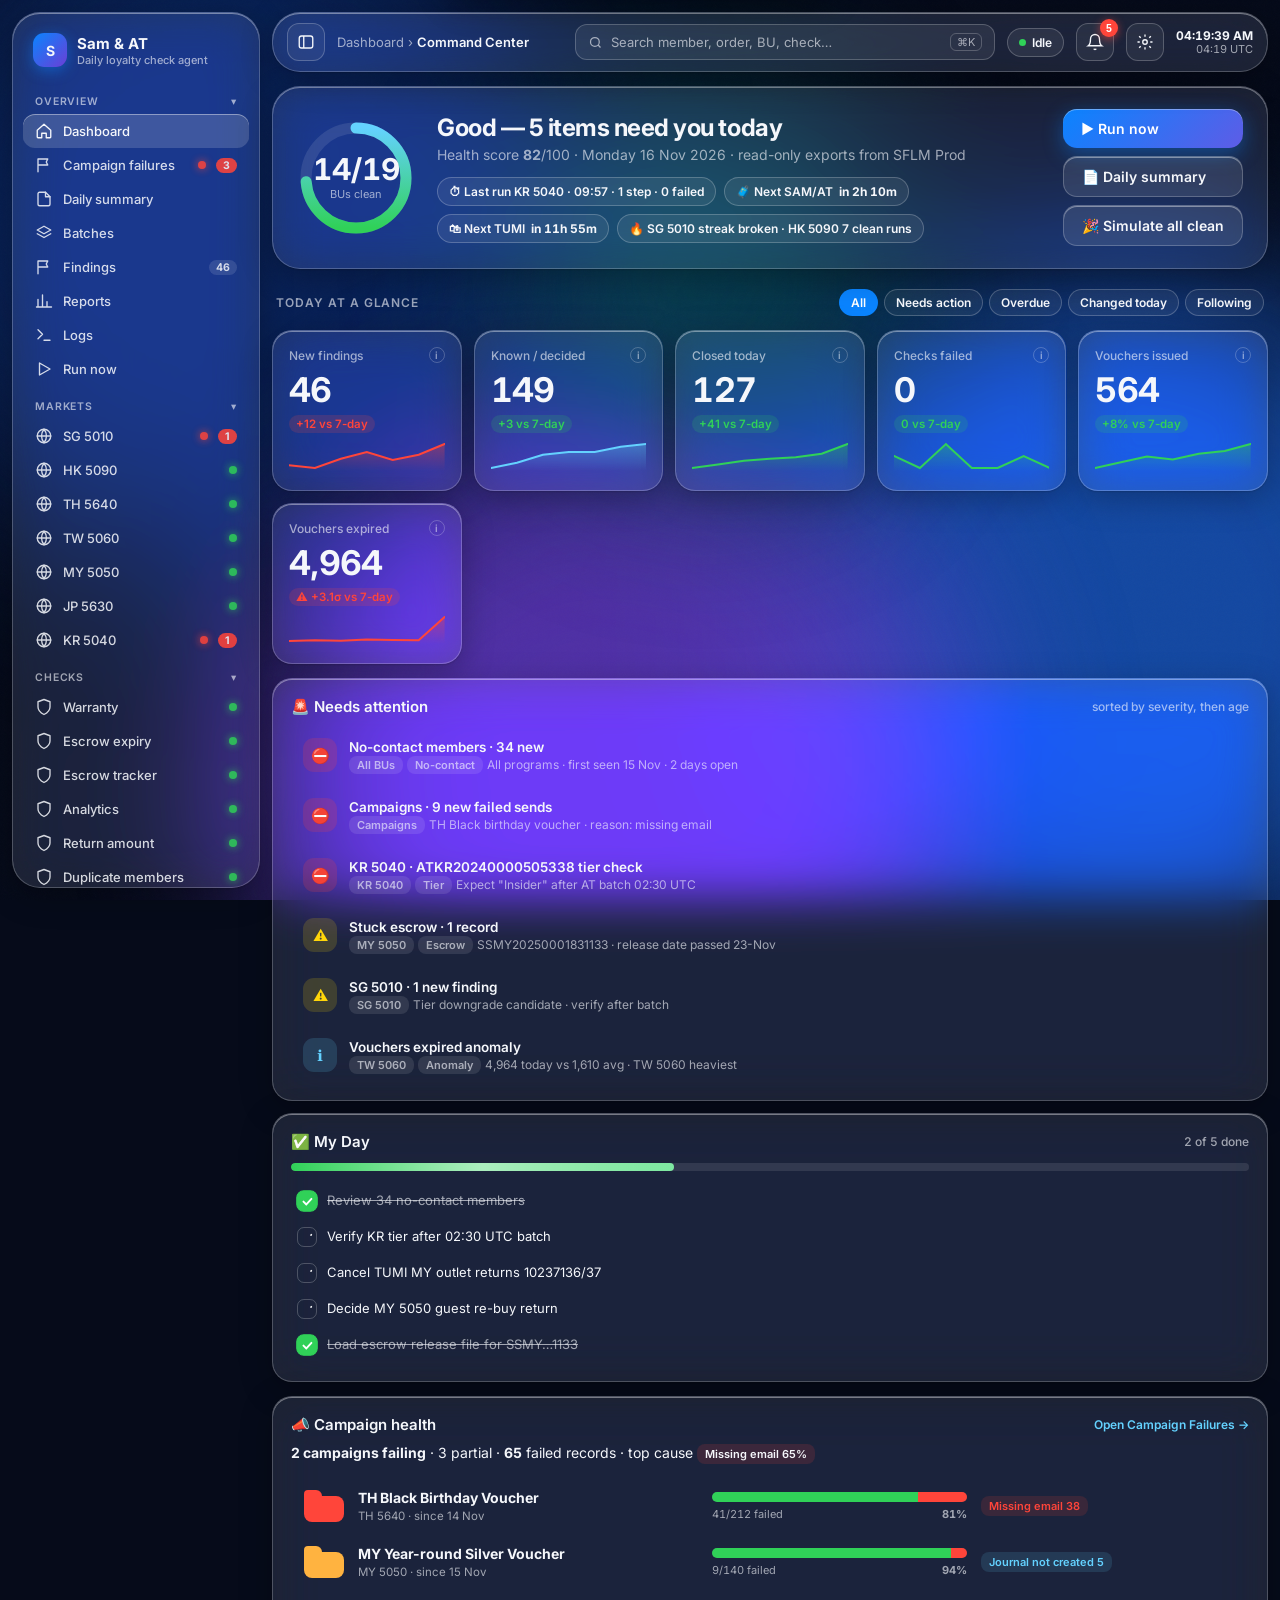
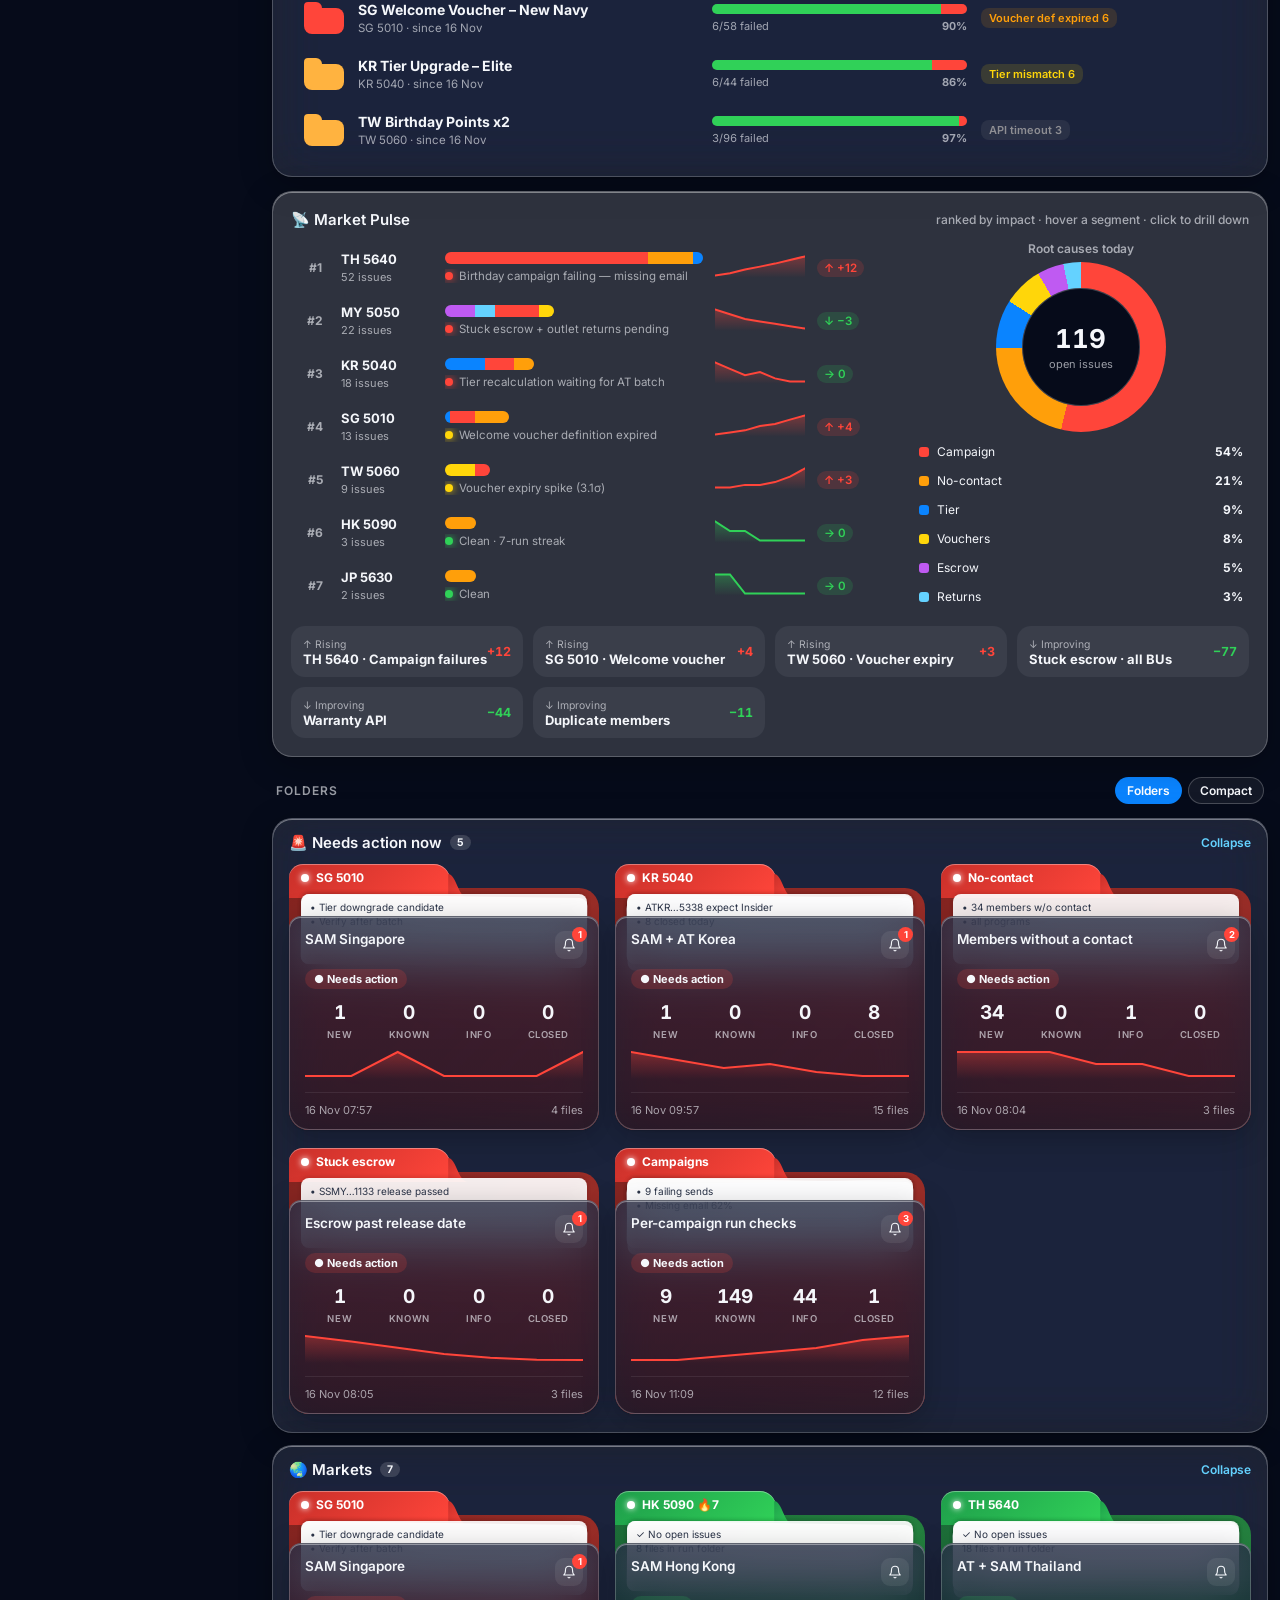
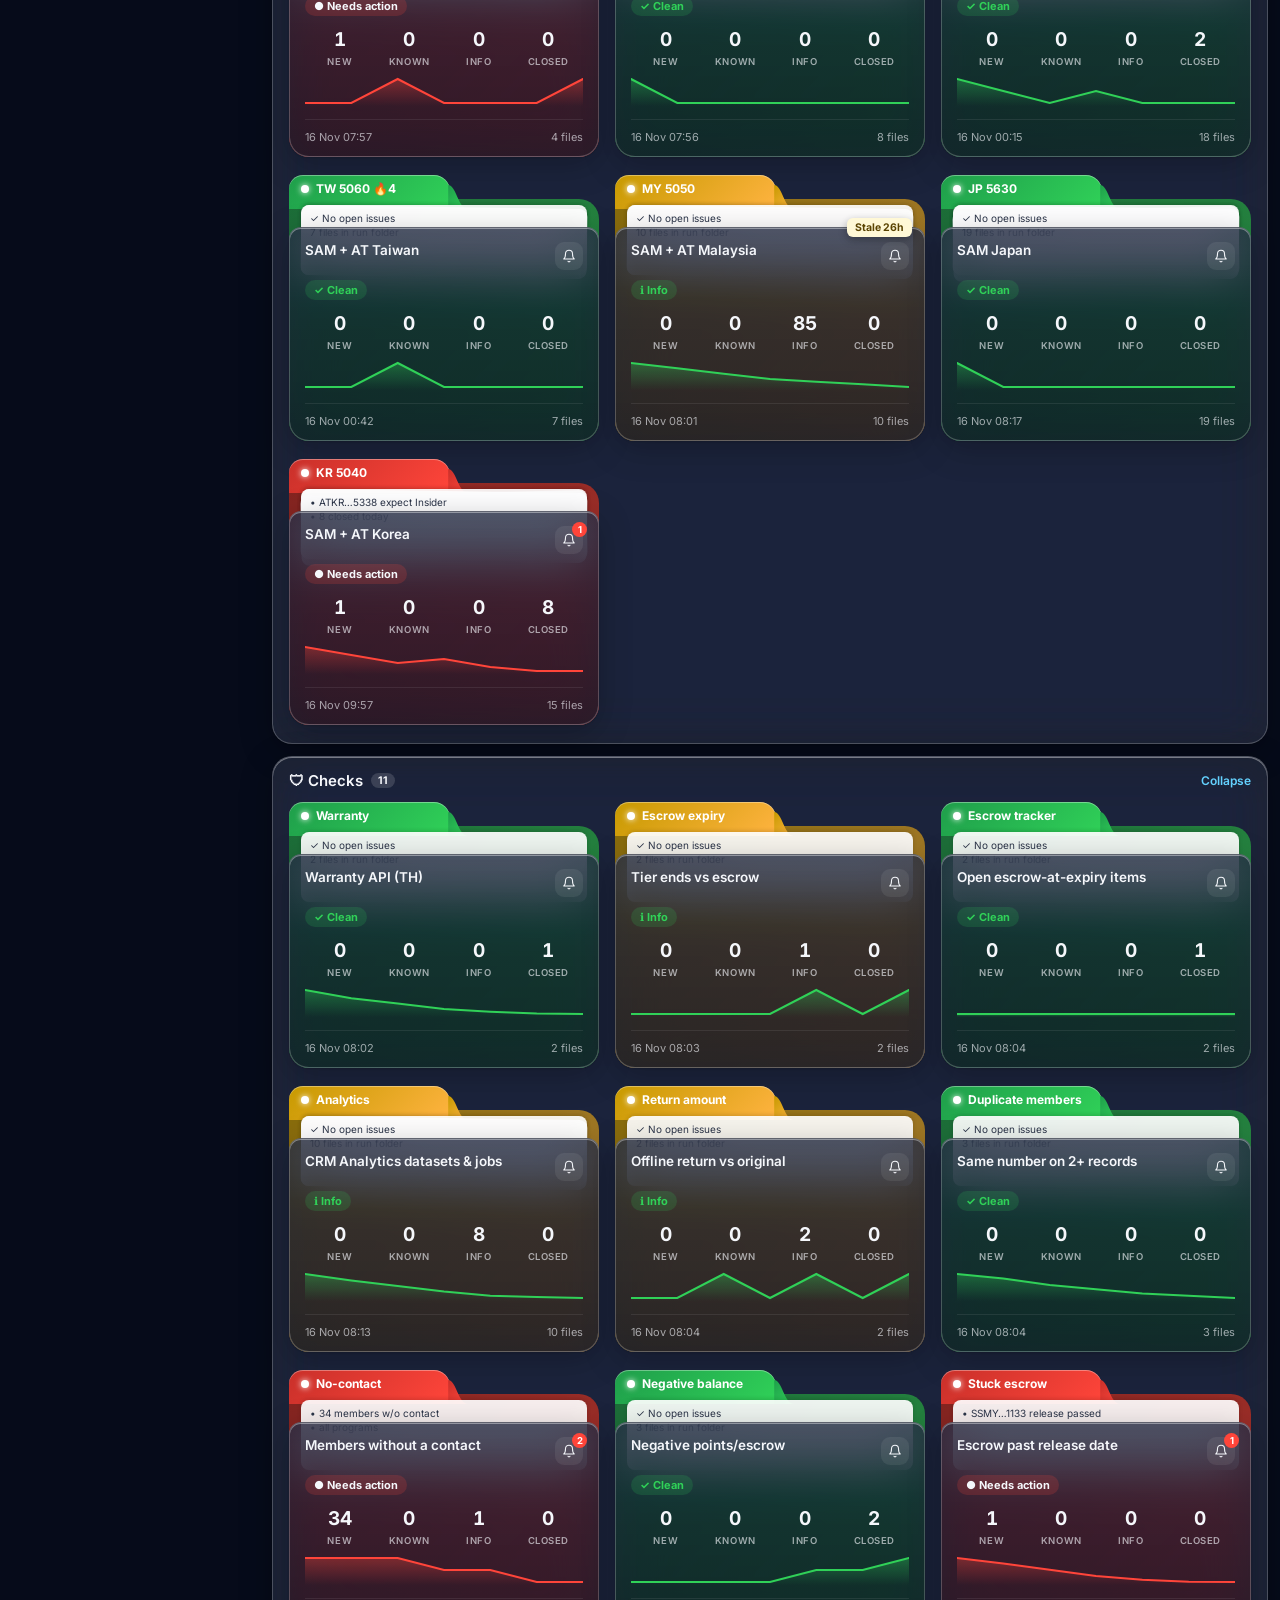
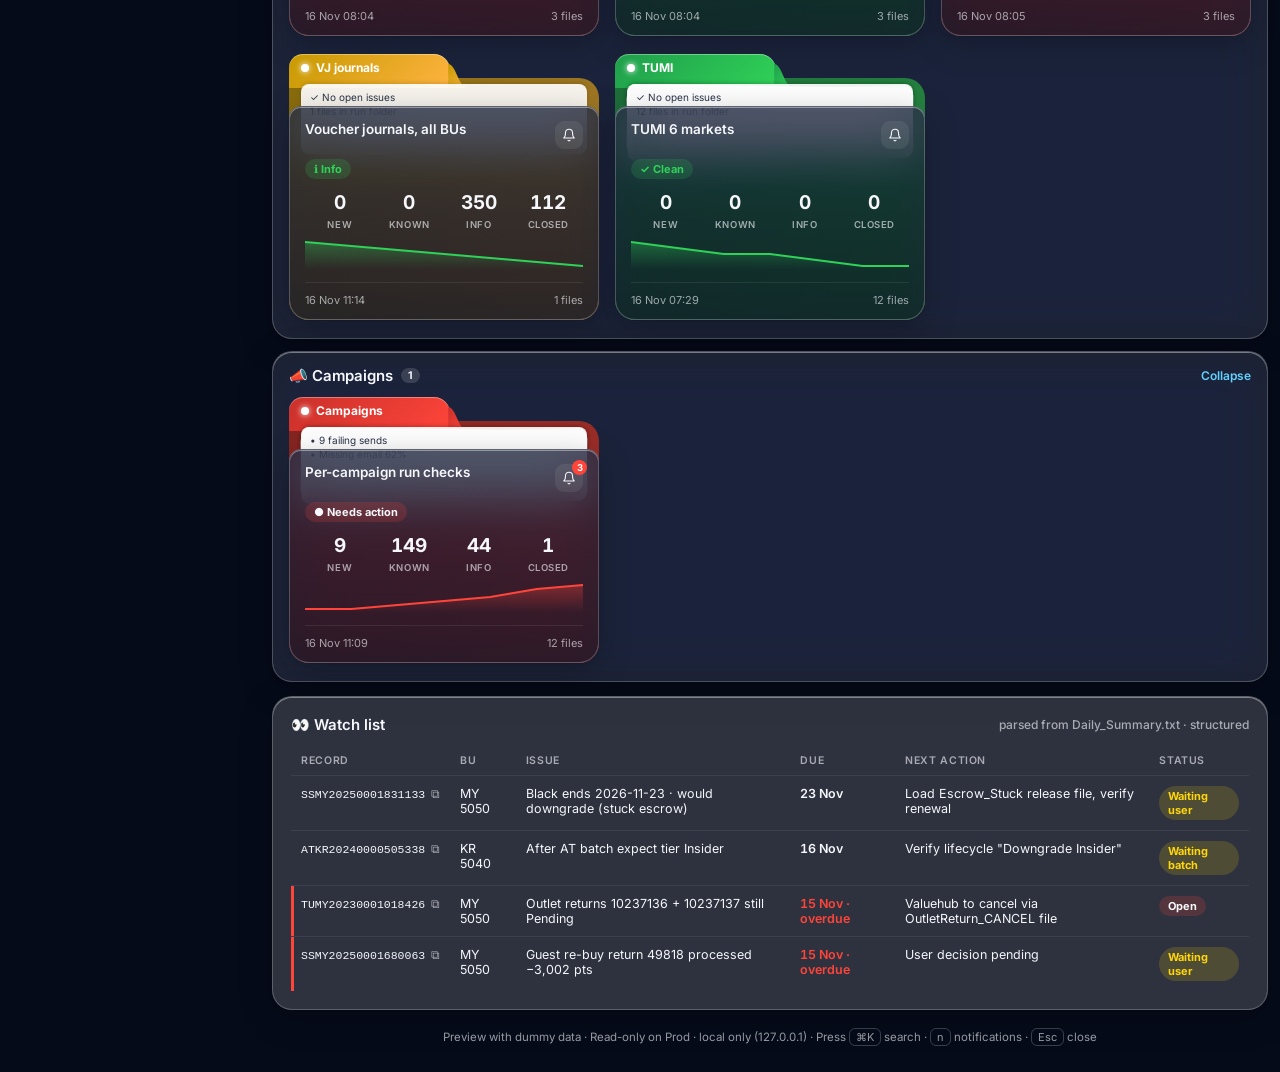
==== commit 15a148cd: "v4: solar system, XL drawers, pro charts, new pages, info buttons, readable themes Co-Authored-By: C" ====
--- a/original.html
+++ b/original.html
@@ -188,7 +188,7 @@
 .cell{height:30px;border-radius:8px;display:grid;place-items:center;font-size:11px;font-weight:700;cursor:pointer;transition:transform var(--dur-fast) var(--ease-spring),box-shadow var(--dur-fast)}
 .cell:hover{transform:scale(1.15);box-shadow:0 4px 14px rgba(0,0,0,.35);z-index:2}
 .c0{background:rgba(48,209,88,.20);color:var(--ok)}.c1{background:rgba(100,210,255,.2);color:var(--info)}
-.c2{background:rgba(255,214,10,.22);color:var(--warn)}.c3{background:rgba(255,69,58,.28);color:#ff7a72}.cn{background:rgba(255,255,255,.05);color:var(--muted)}
+.c2{background:rgba(255,214,10,.22);color:var(--warn)}.c3{background:rgba(255,69,58,.28);color:var(--bad-t)}.cn{background:rgba(255,255,255,.05);color:var(--muted)}
 /* cards */
 .cards{display:grid;grid-template-columns:repeat(auto-fill,minmax(230px,1fr));gap:12px}
 .card{padding:16px;cursor:pointer;transition:transform var(--dur-base) var(--ease-spring),box-shadow var(--dur-base);transform-style:preserve-3d;overflow:hidden;
@@ -198,7 +198,7 @@
 .card .nm{font-weight:700;font-size:15px}
 .card .sub{font-size:11.5px;color:var(--muted);margin-top:2px;line-height:1.3}
 .st{display:inline-flex;align-items:center;gap:5px;font-size:11px;font-weight:700;padding:3px 9px;border-radius:99px;margin-top:10px}
-.st.ok{background:rgba(48,209,88,.16);color:var(--ok)}.st.bad{background:rgba(255,69,58,.18);color:#ff7a72}.st.warn{background:rgba(255,214,10,.16);color:var(--warn)}
+.st.ok{background:rgba(48,209,88,.16);color:var(--ok)}.st.bad{background:rgba(255,69,58,.18);color:var(--bad-t)}.st.warn{background:rgba(255,214,10,.16);color:var(--warn)}
 .counts{display:grid;grid-template-columns:repeat(4,1fr);margin-top:12px;text-align:center}
 .counts b{font-size:19px;font-weight:700;display:block}
 .counts span{font-size:9.5px;letter-spacing:.06em;color:var(--muted);font-weight:600}
@@ -250,7 +250,7 @@
 .folder .row1 b{font-size:13.5px;font-weight:600;line-height:1.3}
 .folder .sticker{position:absolute;top:-10px;right:12px;background:#fff8d6;color:#5a4300;font-size:10.5px;font-weight:700;padding:3px 8px;border-radius:6px;transform:rotate(3deg);
   box-shadow:0 3px 8px rgba(0,0,0,.3);z-index:3;animation:pop .5s var(--ease-spring) both}
-.folder .counts .hot{color:#ff7a72}
+.folder .counts .hot{color:var(--bad-t)}
 .folder.success:hover .f-front::after{content:"";position:absolute;inset:0;border-radius:inherit;pointer-events:none;
   background:linear-gradient(110deg,transparent 30%,rgba(255,255,255,.35) 50%,transparent 70%);background-size:250% 100%;animation:sweep 1.1s ease forwards}
 .folder.opening .f-front{transform:rotateX(-70deg) translateY(10px);opacity:.4}
@@ -301,7 +301,7 @@
 .funnel{display:flex;height:10px;border-radius:99px;overflow:hidden;background:rgba(255,255,255,.07)}
 .funnel i{display:block;height:100%;animation:growx .8s var(--ease-standard) both}
 .fmeta{display:flex;justify-content:space-between;font-size:11px;color:var(--muted);margin-top:5px}
-.rchip{display:inline-flex;gap:5px;align-items:center;font-size:11px;font-weight:600;padding:3px 8px;border-radius:8px;background:rgba(255,69,58,.14);color:#ff8b84;margin:2px 4px 2px 0;white-space:nowrap}
+.rchip{display:inline-flex;gap:5px;align-items:center;font-size:11px;font-weight:600;padding:3px 8px;border-radius:8px;background:rgba(255,69,58,.14);color:var(--bad-t);margin:2px 4px 2px 0;white-space:nowrap}
 .rchip.w{background:rgba(255,214,10,.14);color:var(--warn)}
 .tri{font:inherit;font-size:11.5px;font-weight:600;padding:5px 8px;border-radius:9px;background:rgba(255,255,255,.08);color:var(--text);border:1px solid var(--glass-border)}
 .tri option{background:#1b2338}
@@ -754,12 +754,12 @@
  const tg=CAMPS.reduce((a,c)=>a+c.tg,0),sent=CAMPS.reduce((a,c)=>a+c.sent,0);
  $('#campSub').textContent=`${CAMPS.length} campaigns today · ${failing.length} failing · ${partial.length} partial · ${fr} failed records · top cause: Missing email (${Math.round(42/fr*100)}%)`;
  $('#ckpis').innerHTML=[['Running today',CAMPS.length,''],['Failing',failing.length,'bad'],['Partial (<95%)',partial.length,'warn'],['Not run',1,'warn'],['Recovered',1,'ok'],['Failed records',fr,'bad'],['Success rate',Math.round(sent/tg*1000)/10+'%','']]
-  .map(([l,v,c],i)=>`<div class="ckpi glass" style="animation:fadeup .4s ${i*35}ms both"><div class="lbl">${l}</div><div class="v num" style="color:${c==='bad'?'#ff7a72':c==='warn'?'var(--warn)':c==='ok'?'var(--ok)':'inherit'}">${v}</div></div>`).join('');
+  .map(([l,v,c],i)=>`<div class="ckpi glass" style="animation:fadeup .4s ${i*35}ms both"><div class="lbl">${l}</div><div class="v num" style="color:${c==='bad'?'var(--bad-t)':c==='warn'?'var(--warn)':c==='ok'?'var(--ok)':'inherit'}">${v}</div></div>`).join('');
  const list=CAMPS.filter(campFilter).sort((a,b)=>order[a.st]-order[b.st]||b.fail-a.fail);
  $('#clist').innerHTML=list.map((c,i)=>{const [s,lbl]=STL[c.st];const rate=c.tg?Math.round(c.sent/c.tg*100):0;
   return `<div class="crow" data-id="${c.id}" style="animation-delay:${i*35}ms"><div class="mfold s-${s}"></div>
   <div class="nm"><b>${c.n}</b><small>${c.bu} · ${c.p} · ${c.t} · ${c.sch}</small><div style="margin-top:6px"><span class="st ${s==='none'?'warn':s}" style="margin:0">${lbl}</span>${c.streak>1?` <span class="rchip">↻ failing ${c.streak} runs</span>`:''}${c.new?' <span class="rchip w">New today</span>':''}</div></div>
-  <div>${c.tg?`<div class="funnel"><i style="width:${c.sent/c.tg*100}%;background:#30D158"></i><i style="width:${c.fail/c.tg*100}%;background:#FF453A"></i></div><div class="fmeta num"><span>${c.sent}/${c.tg} sent</span><b style="color:${rate<95?'#ff7a72':'var(--ok)'}">${rate}%</b></div>`:'<div class="fmeta">⚠ Expected run at '+c.sch+' not found</div>'}</div>
+  <div>${c.tg?`<div class="funnel"><i style="width:${c.sent/c.tg*100}%;background:#30D158"></i><i style="width:${c.fail/c.tg*100}%;background:#FF453A"></i></div><div class="fmeta num"><span>${c.sent}/${c.tg} sent</span><b style="color:${rate<95?'var(--bad-t)':'var(--ok)'}">${rate}%</b></div>`:'<div class="fmeta">⚠ Expected run at '+c.sch+' not found</div>'}</div>
   <div class="rc">${Object.entries(c.r).map(([r,n])=>`<span class="rchip" style="color:${REASONS[r].c};background:${REASONS[r].c}22">${r} ${n}</span>`).join('')||'<span style="color:var(--muted);font-size:12px">No failures</span>'}<div style="font-size:11px;color:var(--muted);margin-top:4px">${c.fail?'Since '+c.since:''}</div></div>
   <div style="display:flex;gap:6px;align-items:center" onclick="event.stopPropagation()"><select class="tri" data-id="${c.id}">${['New','Investigating','Waiting user','Waiting fix','Resolved'].map(t=>`<option ${t===c.tri?'selected':''}>${t}</option>`).join('')}</select>
   <button class="btn ghost act" style="padding:6px 10px;font-size:12px" onclick="copyFailed(${c.id})">⧉ IDs</button></div></div>`}).join('')||'<div style="padding:30px;text-align:center;color:var(--muted)">Nothing matches this filter 🎉</div>';
@@ -773,7 +773,7 @@
 function openCamp(id){const c=CAMPS.find(x=>x.id===id),recs=failedRecs(c),tot=c.fail||1;const d=$('#drawer');
  d.innerHTML=`<div style="display:flex;justify-content:space-between"><div><div style="color:var(--muted);font-size:12px">Campaigns › ${c.bu}</div><h3>${c.n}</h3><div style="color:var(--muted)">${c.p} · ${c.t} · ${c.sch}</div>
  <span class="st ${STL[c.st][0]==='none'?'warn':STL[c.st][0]}">${STL[c.st][1]}</span></div><button class="iconbtn" onclick="closeAll()">✕</button></div>
- <div class="kgrid num"><div><b>${c.tg}</b><span>Targeted</span></div><div><b style="color:var(--ok)">${c.sent}</b><span>Sent</span></div><div><b style="color:#ff7a72">${c.fail}</b><span>Failed</span></div><div><b>${c.tg?Math.round(c.sent/c.tg*100):0}%</b><span>Success rate</span></div></div>
+ <div class="kgrid num"><div><b>${c.tg}</b><span>Targeted</span></div><div><b style="color:var(--ok)">${c.sent}</b><span>Sent</span></div><div><b style="color:var(--bad-t)">${c.fail}</b><span>Failed</span></div><div><b>${c.tg?Math.round(c.sent/c.tg*100):0}%</b><span>Success rate</span></div></div>
  <h4 style="font-size:14px">Root causes</h4>${Object.entries(c.r).map(([r,n])=>`<div class="rbar"><span>${r}</span><div class="t"><i style="width:${n/tot*100}%;background:${REASONS[r].c}"></i></div><b class="num">${n}</b></div>
  <div class="fix"><b>💡 ${r} — what to do</b><br>${REASONS[r].fix}</div>`).join('')||'<div class="msg" style="border-color:rgba(48,209,88,.35);background:rgba(48,209,88,.1)"><b>✓ No failures in the last run</b></div>'}
  ${recs.length?`<h4 style="font-size:14px;margin:18px 0 8px;display:flex;justify-content:space-between">Failed records <span><button class="btn ghost" style="padding:5px 10px;font-size:11.5px" onclick="copyFailed(${c.id})">⧉ Copy all IDs</button></span></h4>
@@ -806,7 +806,7 @@
 /* campaign widget on dashboard */
 function renderWidget(){const top=CAMPS.filter(c=>c.fail).sort((a,b)=>b.fail-a.fail).slice(0,5);const fr=CAMPS.reduce((a,c)=>a+c.fail,0);
  $('#campWidget').innerHTML=`<h4>📣 Campaign health <small><a style="color:var(--info);cursor:pointer;font-weight:600" onclick="showView('camp')">Open Campaign Failures →</a></small></h4>
- <div style="font-size:14px;margin:-4px 0 12px"><b style="color:#ff7a72">${CAMPS.filter(c=>c.st==='fail').length} campaigns failing</b> · ${CAMPS.filter(c=>c.st==='partial').length} partial · <b class="num">${fr}</b> failed records · top cause <span class="rchip">Missing email ${Math.round(42/fr*100)}%</span></div>
+ <div style="font-size:14px;margin:-4px 0 12px"><b style="color:var(--bad-t)">${CAMPS.filter(c=>c.st==='fail').length} campaigns failing</b> · ${CAMPS.filter(c=>c.st==='partial').length} partial · <b class="num">${fr}</b> failed records · top cause <span class="rchip">Missing email ${Math.round(42/fr*100)}%</span></div>
  ${top.map((c,i)=>`<div class="crow" style="grid-template-columns:auto 1.6fr 1.2fr 1.2fr;padding:10px 12px;animation-delay:${i*35}ms" onclick="showView('camp');setTimeout(()=>openCamp(${c.id}),350)"><div class="mfold s-${STL[c.st][0]}"></div>
  <div class="nm"><b>${c.n}</b><small>${c.bu} · since ${c.since}</small></div><div><div class="funnel"><i style="width:${c.sent/c.tg*100}%;background:#30D158"></i><i style="width:${c.fail/c.tg*100}%;background:#FF453A"></i></div><div class="fmeta num"><span>${c.fail}/${c.tg} failed</span><b>${Math.round(c.sent/c.tg*100)}%</b></div></div>
  <div class="rc">${Object.entries(c.r).slice(0,1).map(([r,n])=>`<span class="rchip" style="color:${REASONS[r].c};background:${REASONS[r].c}22">${r} ${n}</span>`).join('')}</div></div>`).join('')}`}
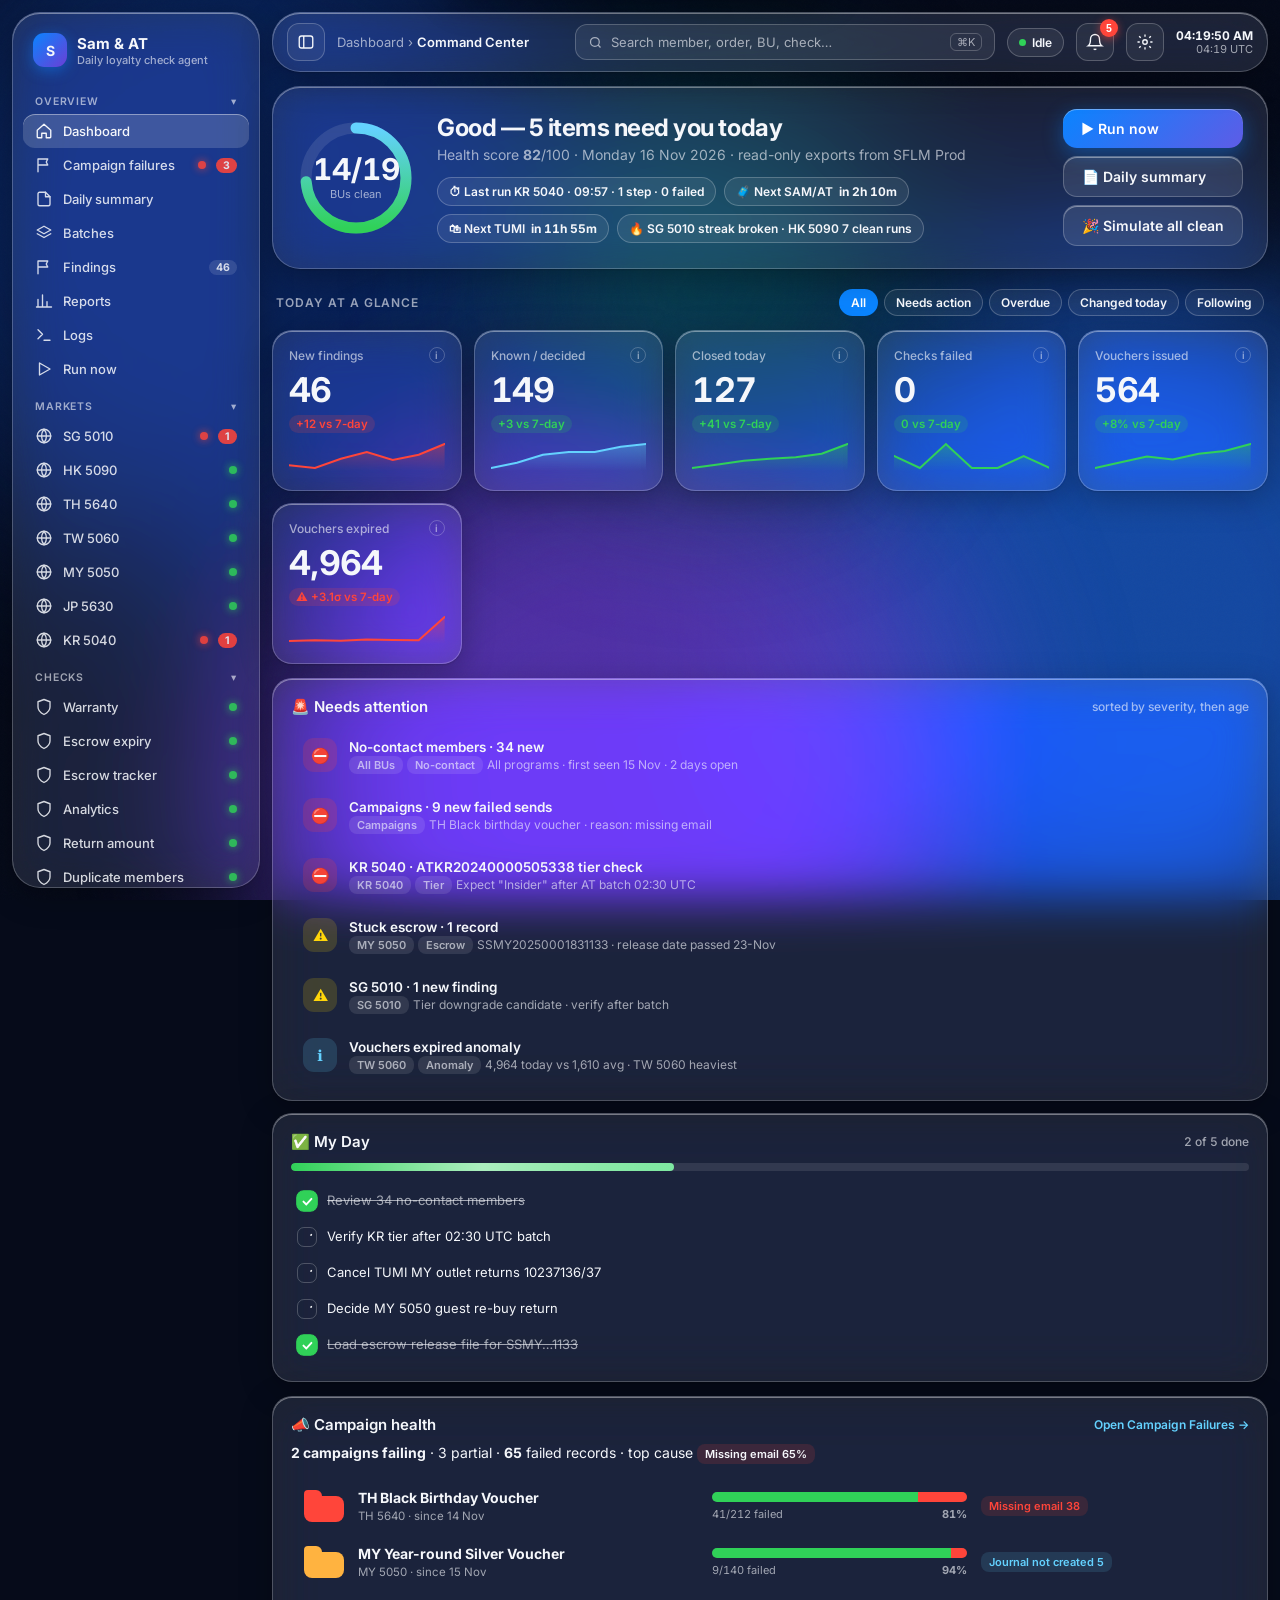
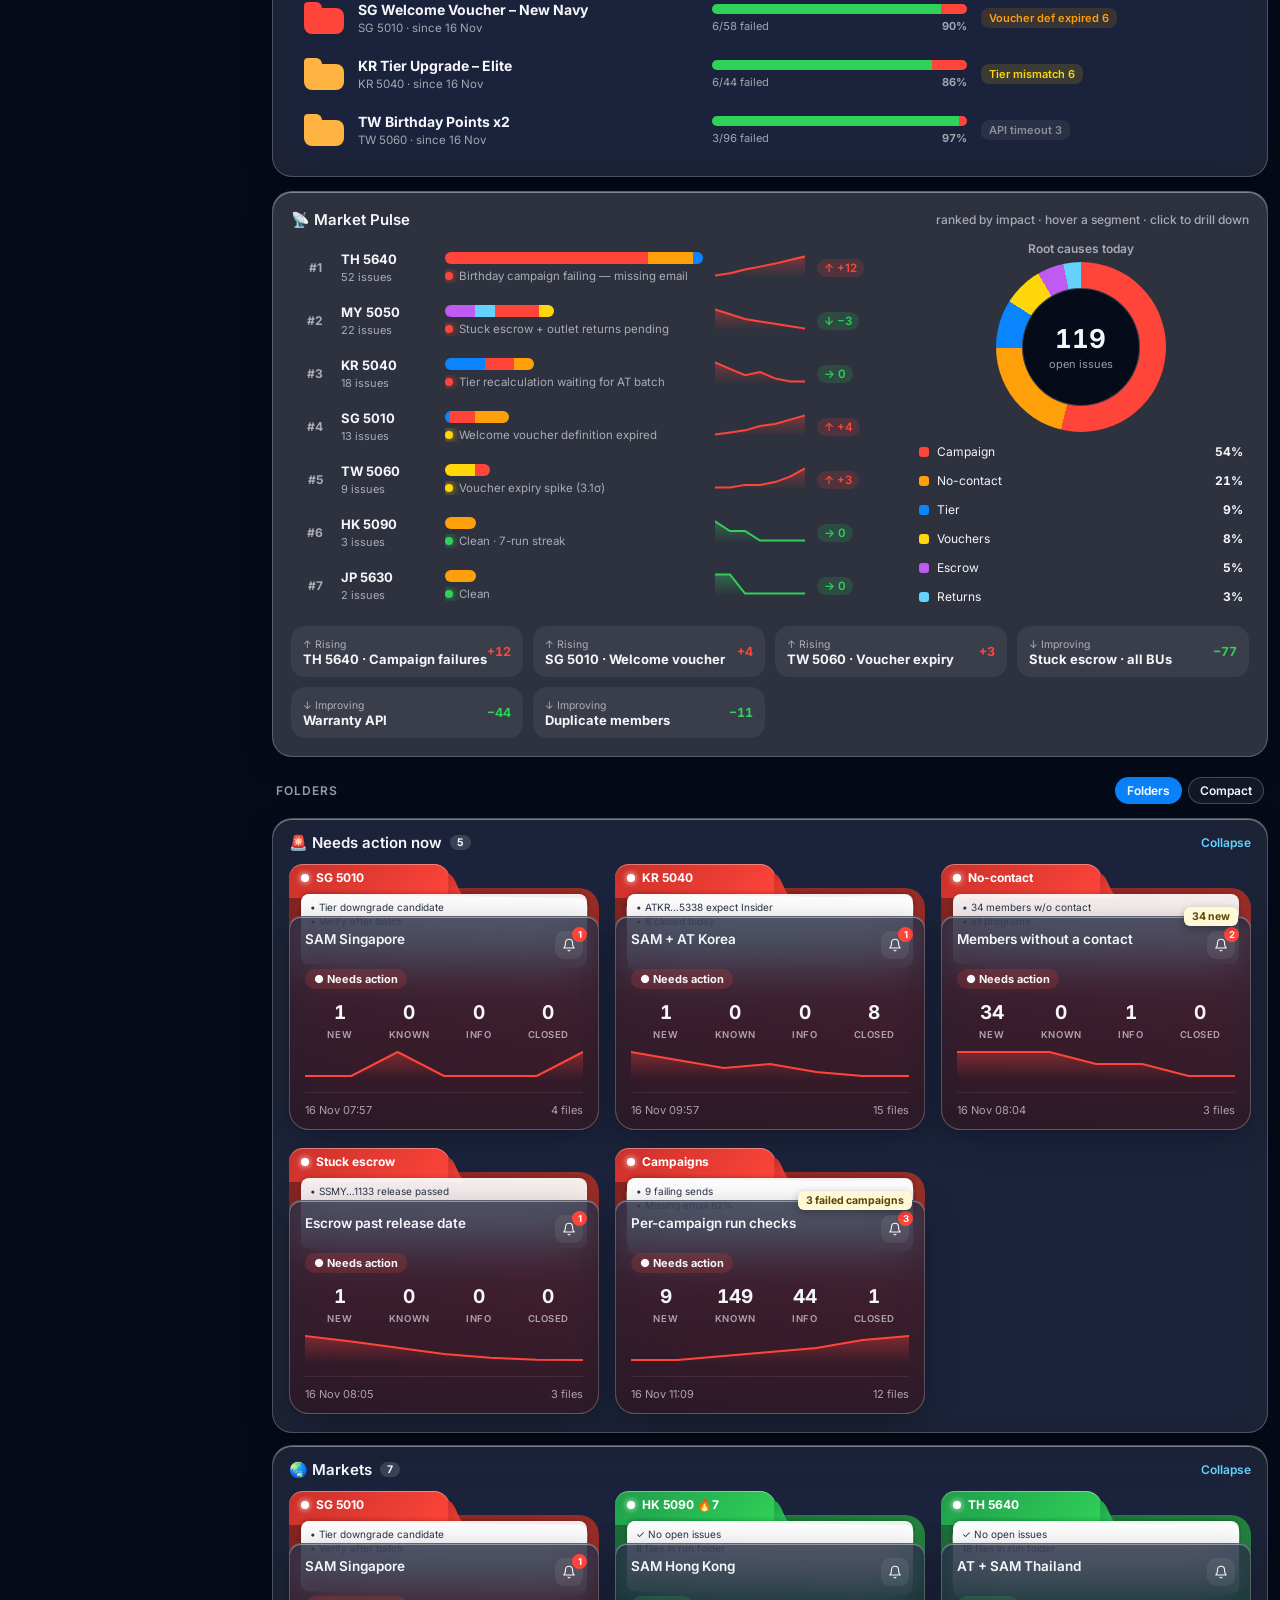
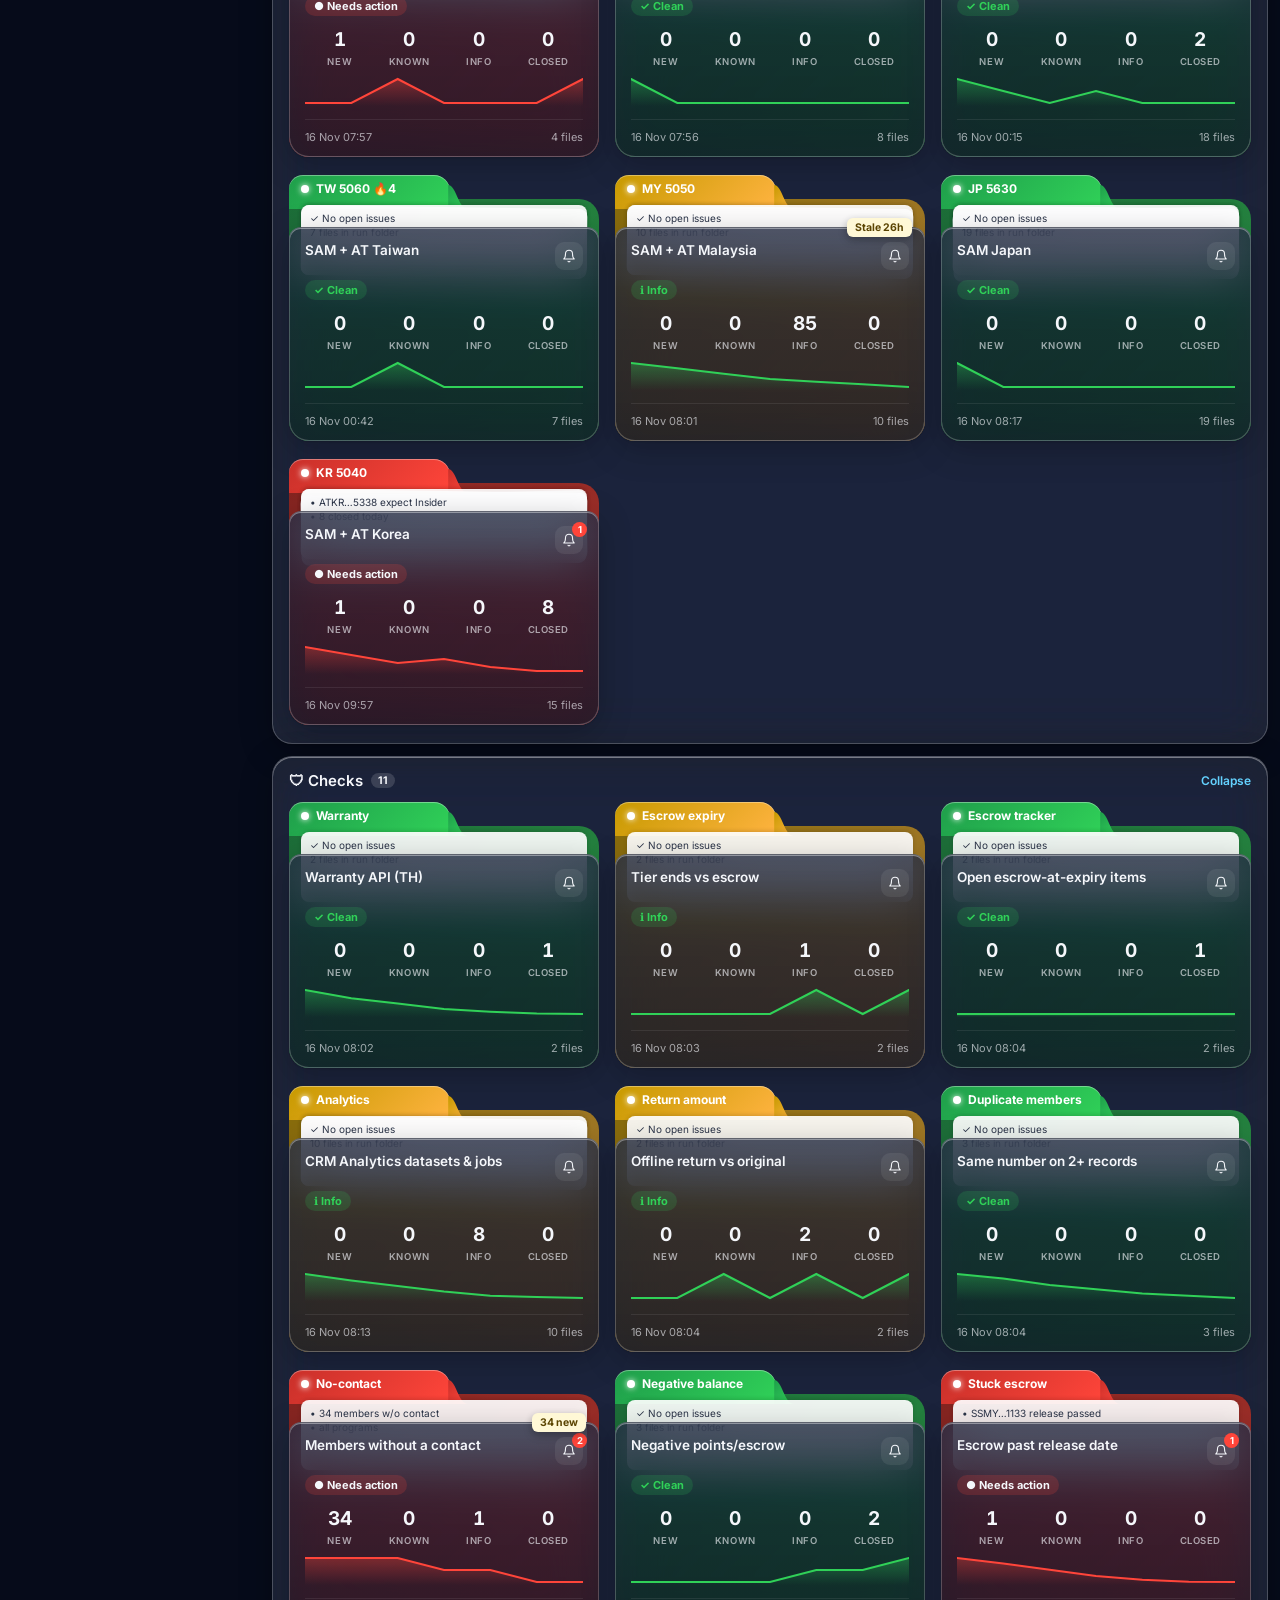
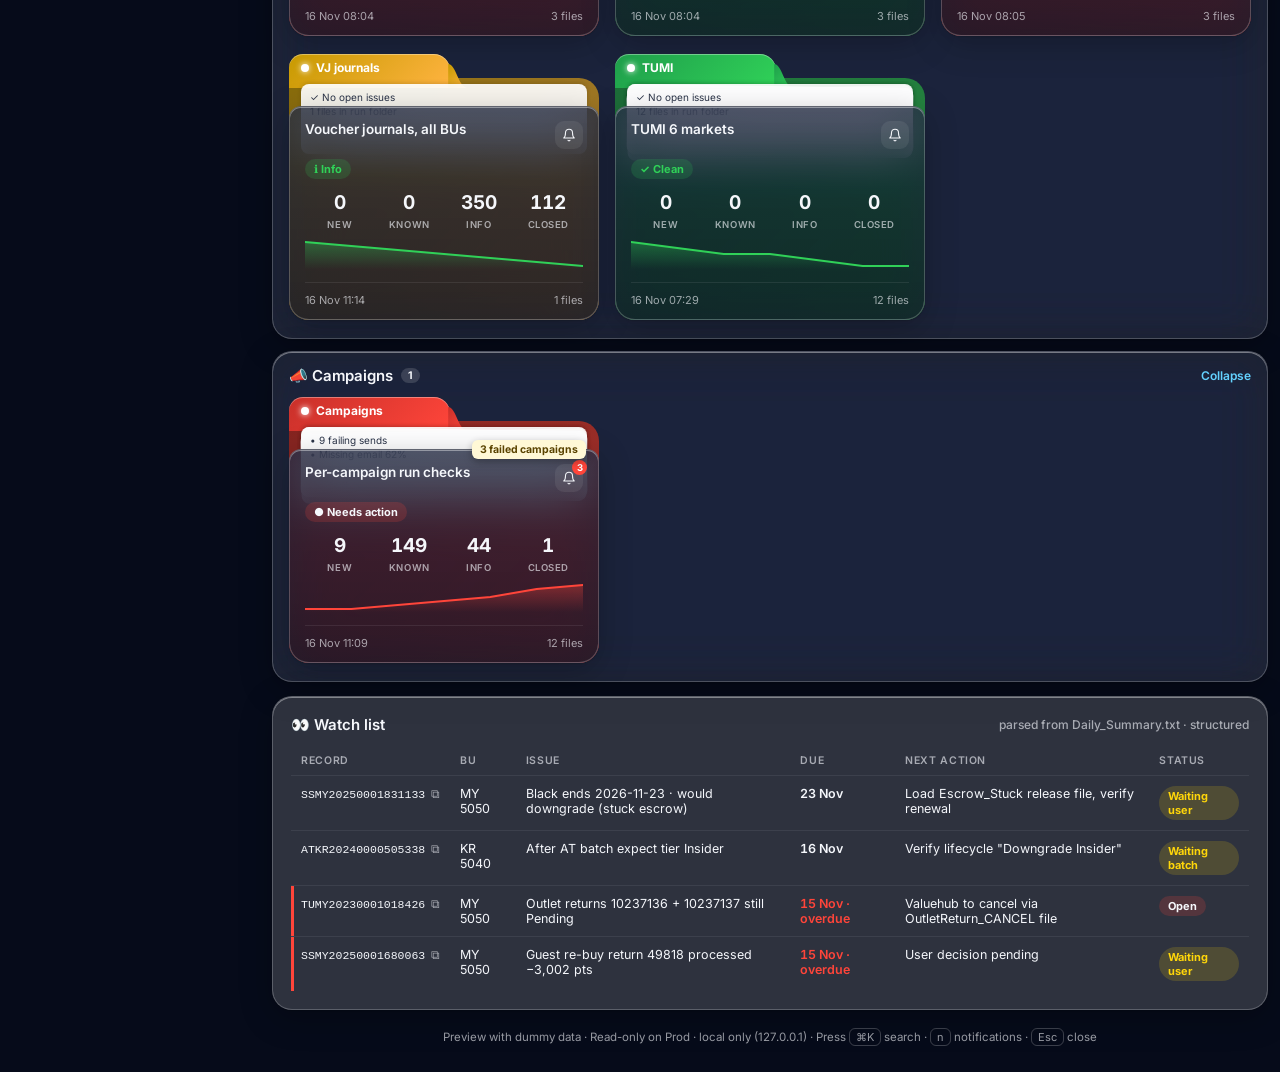
==== commit bb439e69: "v5.1: banded Saturn rings, live-data layer, empty-data hardening, demo/live badge, validator, progre" ====
--- a/original.html
+++ b/original.html
@@ -557,12 +557,13 @@
 <div class="banner glass" id="banner">🎉 All clear today — 19/19 business units clean</div>
 <div class="toasts" id="toasts" aria-live="polite"></div>
 
+<script src="data/live.js"></script>
 <script>
 const $=s=>document.querySelector(s);
 let celebLevel='on',motionOn=!matchMedia('(prefers-reduced-motion: reduce)').matches;
 
 /* ---------- dummy data ---------- */
-const BUS=[
+const BUS=(window.SAMAT_LIVE&&window.SAMAT_LIVE.bus)||[
  {k:'SG 5010',m:'SAM Singapore',st:'bad',n:1,kn:0,i:0,c:0,f:4,t:'07:57',tr:[0,0,1,0,0,0,1],bell:1},
  {k:'HK 5090',m:'SAM Hong Kong',st:'ok',n:0,kn:0,i:0,c:0,f:8,t:'07:56',tr:[1,0,0,0,0,0,0],streak:7},
  {k:'TH 5640',m:'AT + SAM Thailand',st:'ok',n:0,kn:0,i:0,c:2,f:18,t:'00:15',tr:[2,1,0,1,0,0,0]},
@@ -584,7 +585,7 @@
  {k:'Campaigns',m:'Per-campaign run checks',st:'bad',n:9,kn:149,i:44,c:1,f:12,t:'11:09',tr:[3,3,4,5,6,8,9],bell:3},
 ];
 const CHECKS=['Tier','Escrow','Return','Dup','No-contact','Neg bal','VJ','Campaign'];
-const KPIS=[
+const KPIS=(window.SAMAT_LIVE&&window.SAMAT_LIVE.kpis)||[
  {l:'New findings',v:46,d:'+12',good:false,tip:'Issues detected for the first time in today\'s runs. Lower is better.',tr:[30,28,35,40,34,38,46]},
  {l:'Known / decided',v:149,d:'+3',good:null,tip:'Findings already reviewed and decided. They stay visible until closed.',tr:[140,142,145,146,146,148,149]},
  {l:'Closed today',v:127,d:'+41',good:true,tip:'Findings verified as fixed today. Higher is better.',tr:[60,70,80,86,90,100,127]},
@@ -592,7 +593,7 @@
  {l:'Vouchers issued',v:564,d:'+8%',good:true,tip:'Vouchers created in the last 24h across programs.',tr:[480,500,520,510,530,540,564]},
  {l:'Vouchers expired',v:4964,d:'+3.1σ',good:false,tip:'Anomaly: 3.1× above the 30-day average. Check expiry batch.',tr:[1500,1600,1550,1700,1650,1600,4964],anom:true},
 ];
-const ATT=[
+const ATT=(window.SAMAT_LIVE&&window.SAMAT_LIVE.attention)||[
  {s:'bad',t:'No-contact members · 34 new',p:'All programs · first seen 15 Nov · 2 days open',tags:['All BUs','No-contact']},
  {s:'bad',t:'Campaigns · 9 new failed sends',p:'TH Black birthday voucher · reason: missing email',tags:['Campaigns']},
  {s:'bad',t:'KR 5040 · ATKR20240000505338 tier check',p:'Expect "Insider" after AT batch 02:30 UTC',tags:['KR 5040','Tier']},
@@ -600,14 +601,14 @@
  {s:'warn',t:'SG 5010 · 1 new finding',p:'Tier downgrade candidate · verify after batch',tags:['SG 5010']},
  {s:'info',t:'Vouchers expired anomaly',p:'4,964 today vs 1,610 avg · TW 5060 heaviest',tags:['TW 5060','Anomaly']},
 ];
-const TODO=['Review 34 no-contact members','Verify KR tier after 02:30 UTC batch','Cancel TUMI MY outlet returns 10237136/37','Decide MY 5050 guest re-buy return','Load escrow release file for SSMY…1133'];
-const WATCH=[
+const TODO=(window.SAMAT_LIVE&&window.SAMAT_LIVE.todo)||['Review 34 no-contact members','Verify KR tier after 02:30 UTC batch','Cancel TUMI MY outlet returns 10237136/37','Decide MY 5050 guest re-buy return','Load escrow release file for SSMY…1133'];
+const WATCH=(window.SAMAT_LIVE&&window.SAMAT_LIVE.watch)||[
  ['SSMY20250001831133','MY 5050','Black ends 2026-11-23 · would downgrade (stuck escrow)','23 Nov','Load Escrow_Stuck release file, verify renewal','Waiting user',false],
  ['ATKR20240000505338','KR 5040','After AT batch expect tier Insider','16 Nov','Verify lifecycle "Downgrade Insider"','Waiting batch',false],
  ['TUMY20230001018426','MY 5050','Outlet returns 10237136 + 10237137 still Pending','15 Nov','Valuehub to cancel via OutletReturn_CANCEL file','Open',true],
  ['SSMY20250001680063','MY 5050','Guest re-buy return 49818 processed −3,002 pts','15 Nov','User decision pending','Waiting user',true],
 ];
-let NOTIFS=[
+let NOTIFS=(window.SAMAT_LIVE&&window.SAMAT_LIVE.notifications)||[
  {id:1,s:'bad',cat:'critical',t:'You have a new notification: No-contact members – 34 new findings',p:'All programs · open the list to review contacts.',g:'Today',ago:'12 min ago',u:true},
  {id:2,s:'bad',cat:'campaigns',t:'You have a new notification: TH Black Birthday campaign failed – 41 records (Missing email)',p:'Failing 3 runs in a row · open issues list.',g:'Today',ago:'1 h ago',u:true},
  {id:3,s:'info',cat:'runs',t:'KR 5040 run finished – 1 check, 0 failed',p:'611 s · output Daily_Summary.txt',g:'Today',ago:'2 h ago',u:true},
@@ -677,7 +678,7 @@
 
 /* ---------- market pulse ---------- */
 const CHK_COL={Tier:'#0A84FF',Escrow:'#BF5AF2',Campaign:'#FF453A','No-contact':'#FF9F0A',Returns:'#64D2FF',Vouchers:'#FFD60A',Other:'#8E8E93'};
-const PULSE=[
+const PULSE=(window.SAMAT_LIVE&&window.SAMAT_LIVE.pulse)||[
  {k:'TH 5640',m:'AT + SAM Thailand',seg:{Campaign:41,'No-contact':9,Tier:2},tr:[20,24,30,35,40,46,52],d:'+12',r:'Birthday campaign failing — missing email'},
  {k:'MY 5050',m:'SAM + AT Malaysia',seg:{Escrow:6,Returns:4,Campaign:9,Vouchers:3},tr:[30,28,26,25,24,23,22],d:'−3',r:'Stuck escrow + outlet returns pending'},
  {k:'KR 5040',m:'SAM + AT Korea',seg:{Tier:8,Campaign:6,'No-contact':4},tr:[24,22,20,21,19,18,18],d:'0',r:'Tier recalculation waiting for AT batch'},
@@ -735,7 +736,7 @@
  'Journal not created':{c:'#64D2FF',fix:'The DPE did not create the journal. Check the DPE run history and the batch job log for the campaign run time.'},
  'Tier mismatch':{c:'#FFD60A',fix:'Member tier changed after targeting. Re-run after the tier batch (02:30 UTC) and verify.'},
  'API timeout':{c:'#8E8E93',fix:'Transient callout timeout. If more than 5%, check the integration log and retry the run.'}};
-const CAMPS=[
+const CAMPS=(window.SAMAT_LIVE&&window.SAMAT_LIVE.campaigns)||[
  {id:1,n:'TH Black Birthday Voucher',bu:'TH 5640',p:'SAM',t:'Birthday',sch:'Daily 06:30',tg:212,sent:171,fail:41,skip:0,r:{'Missing email':38,'Invalid member status':3},streak:3,since:'14 Nov',st:'fail',tri:'Investigating',new:false},
  {id:2,n:'SG Welcome Voucher – New Navy',bu:'SG 5010',p:'SAM',t:'Welcome',sch:'Daily 06:30',tg:58,sent:52,fail:6,skip:0,r:{'Voucher def expired':6},streak:1,since:'16 Nov',st:'fail',tri:'New',new:true},
  {id:3,n:'MY Year-round Silver Voucher',bu:'MY 5050',p:'AT',t:'Year-round',sch:'Monthly',tg:140,sent:131,fail:9,skip:0,r:{'Journal not created':5,'Missing email':4},streak:2,since:'15 Nov',st:'partial',tri:'Waiting fix',new:false},
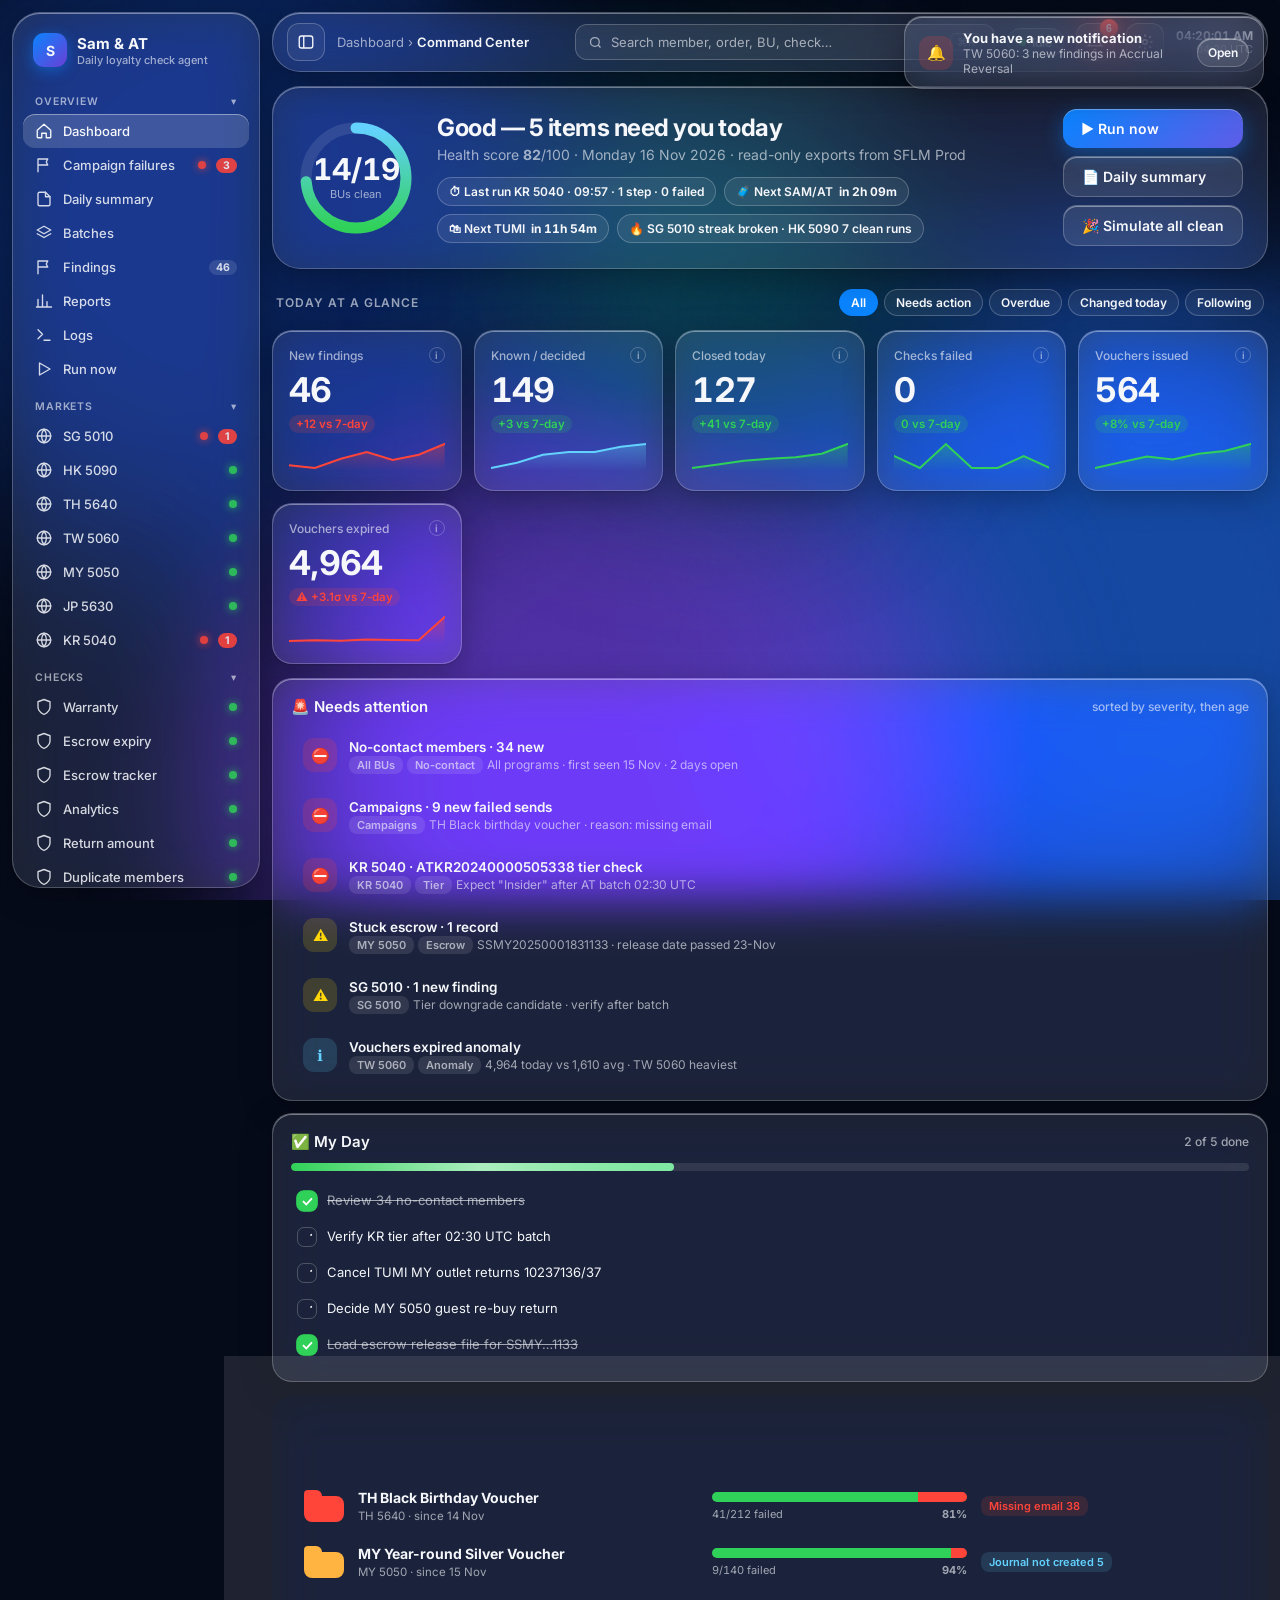
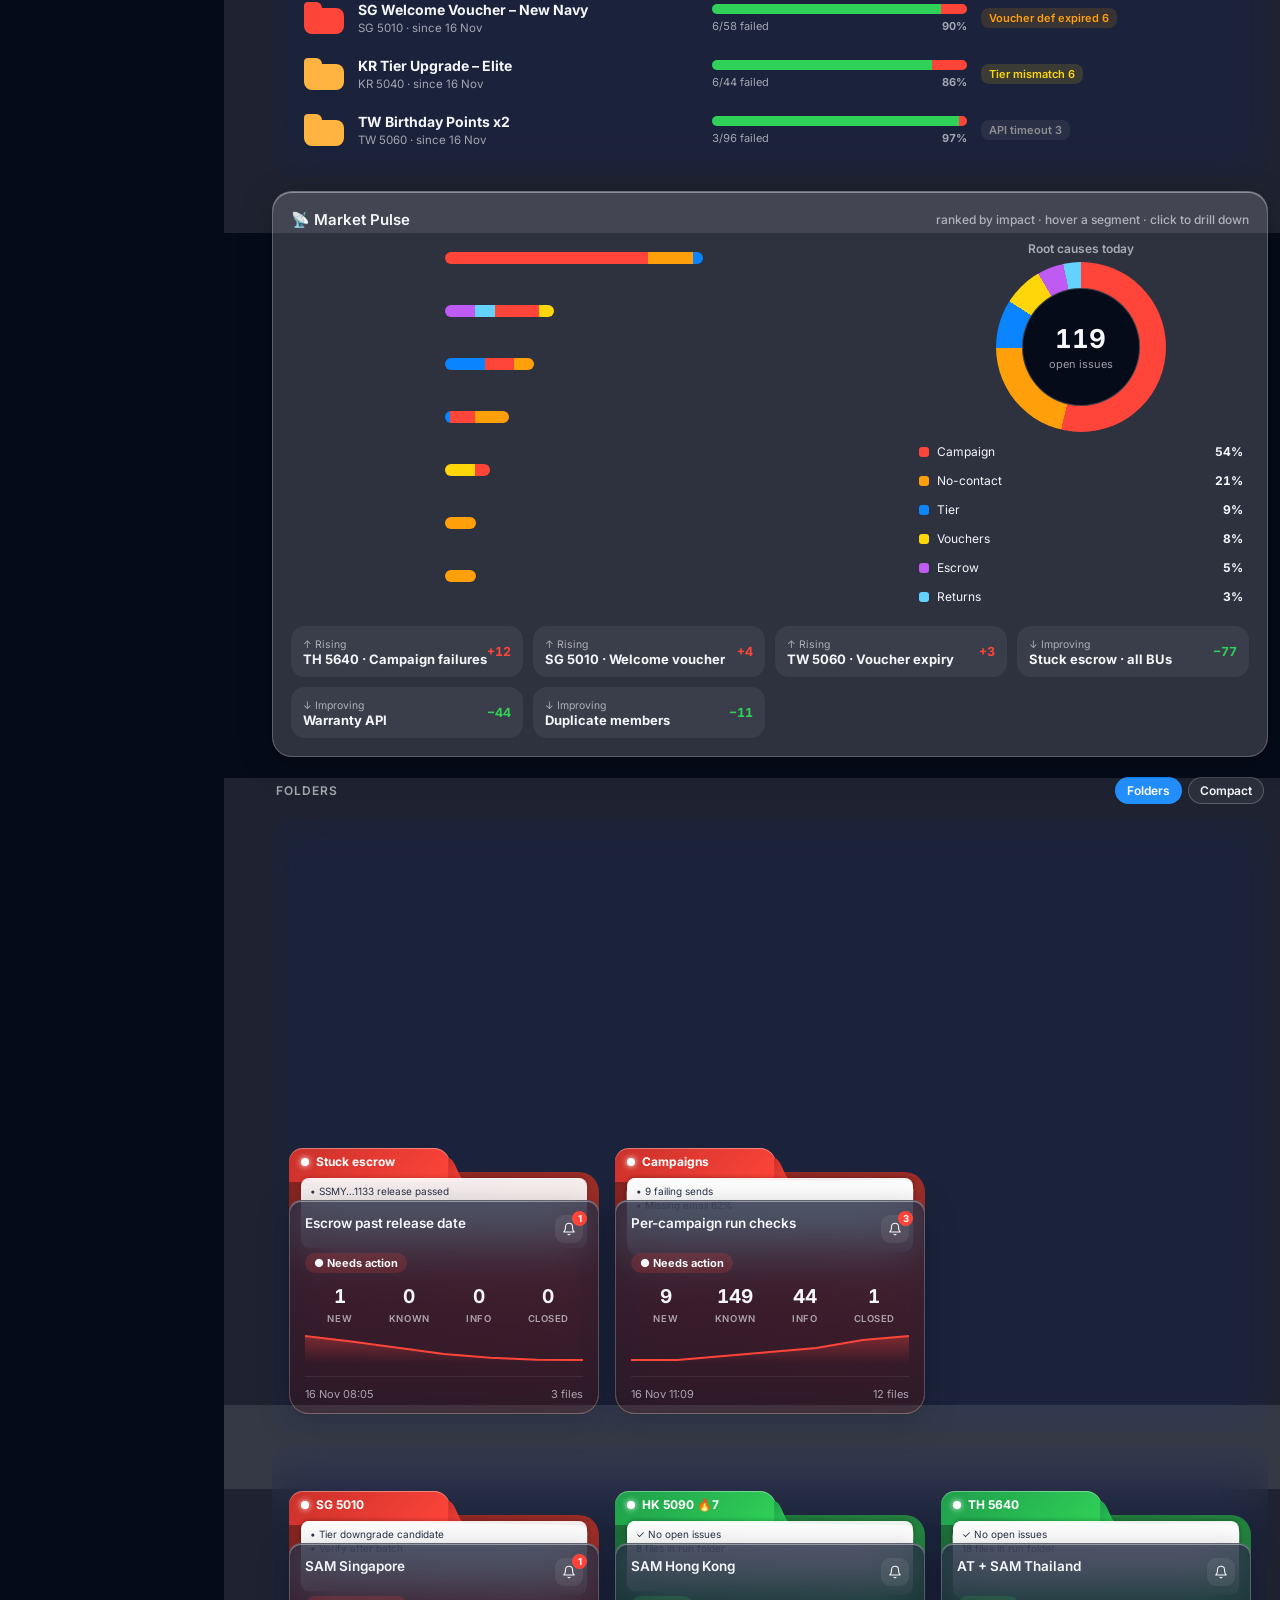
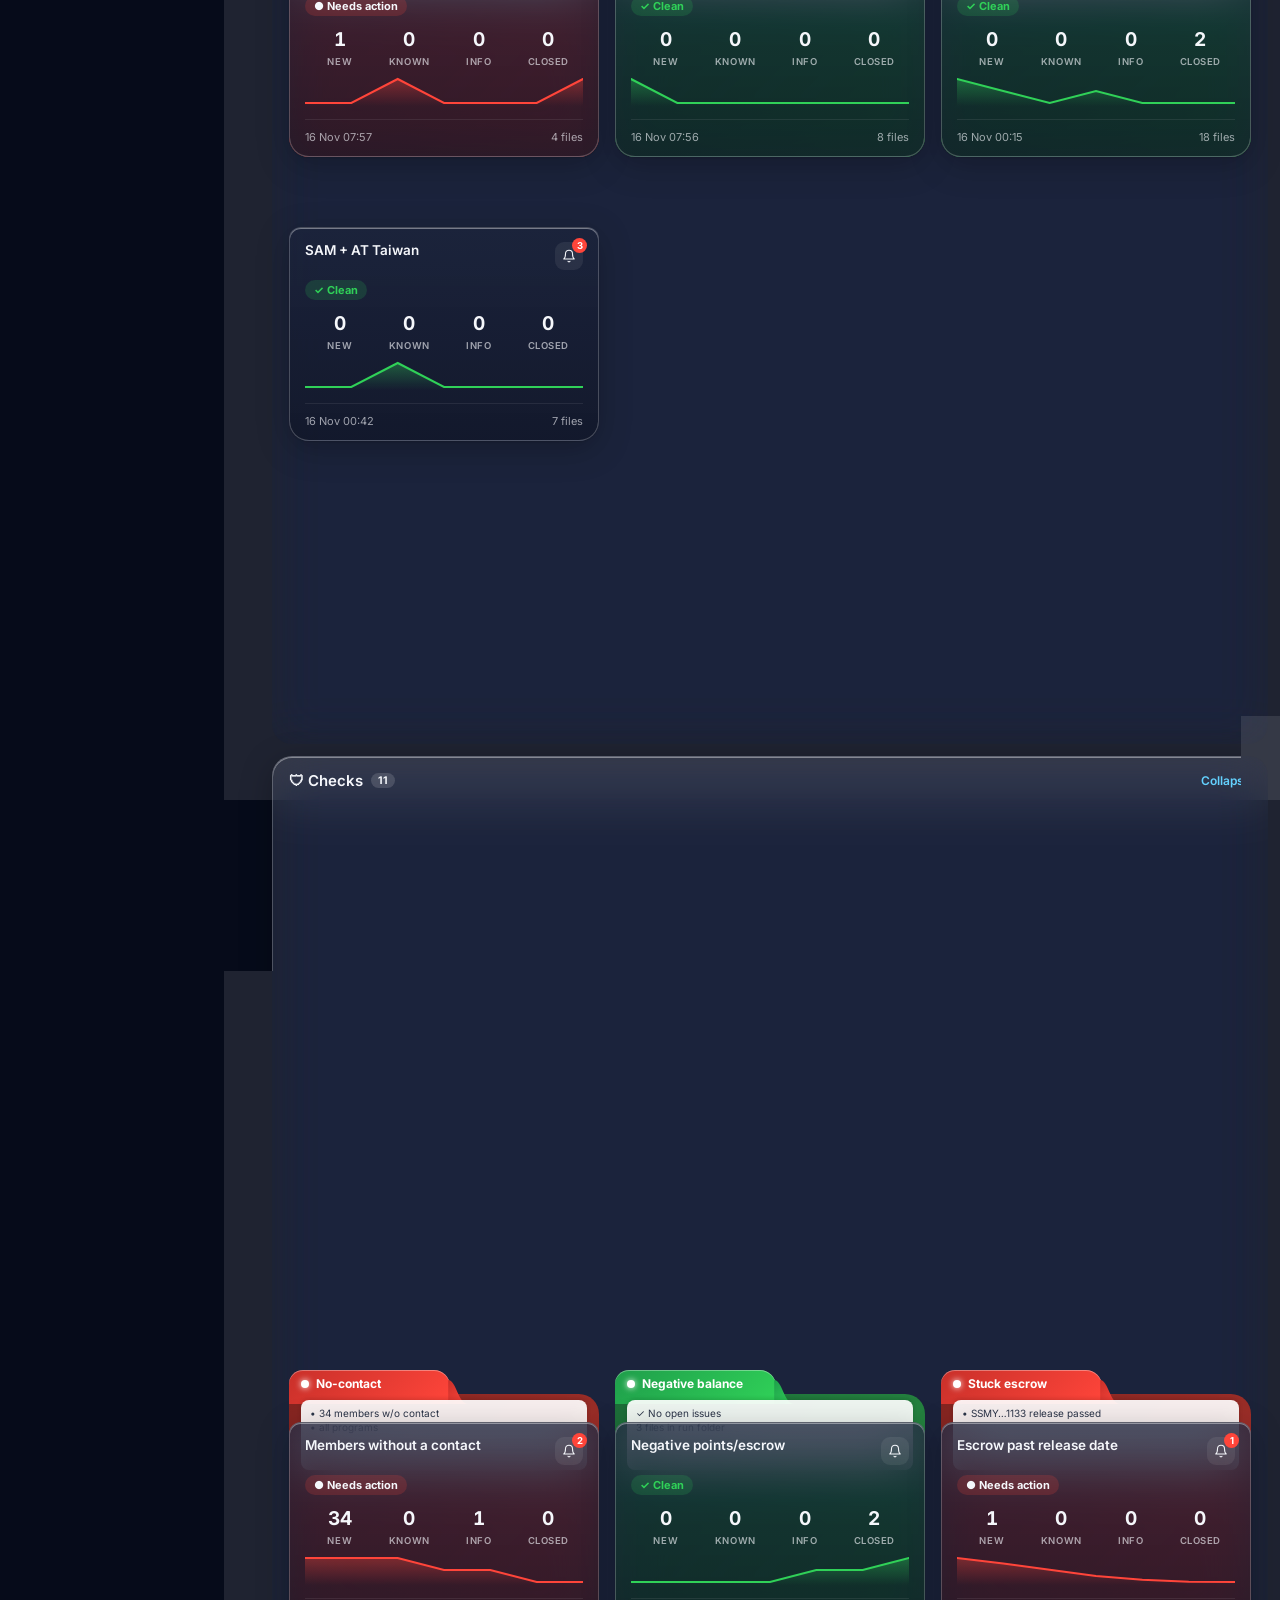
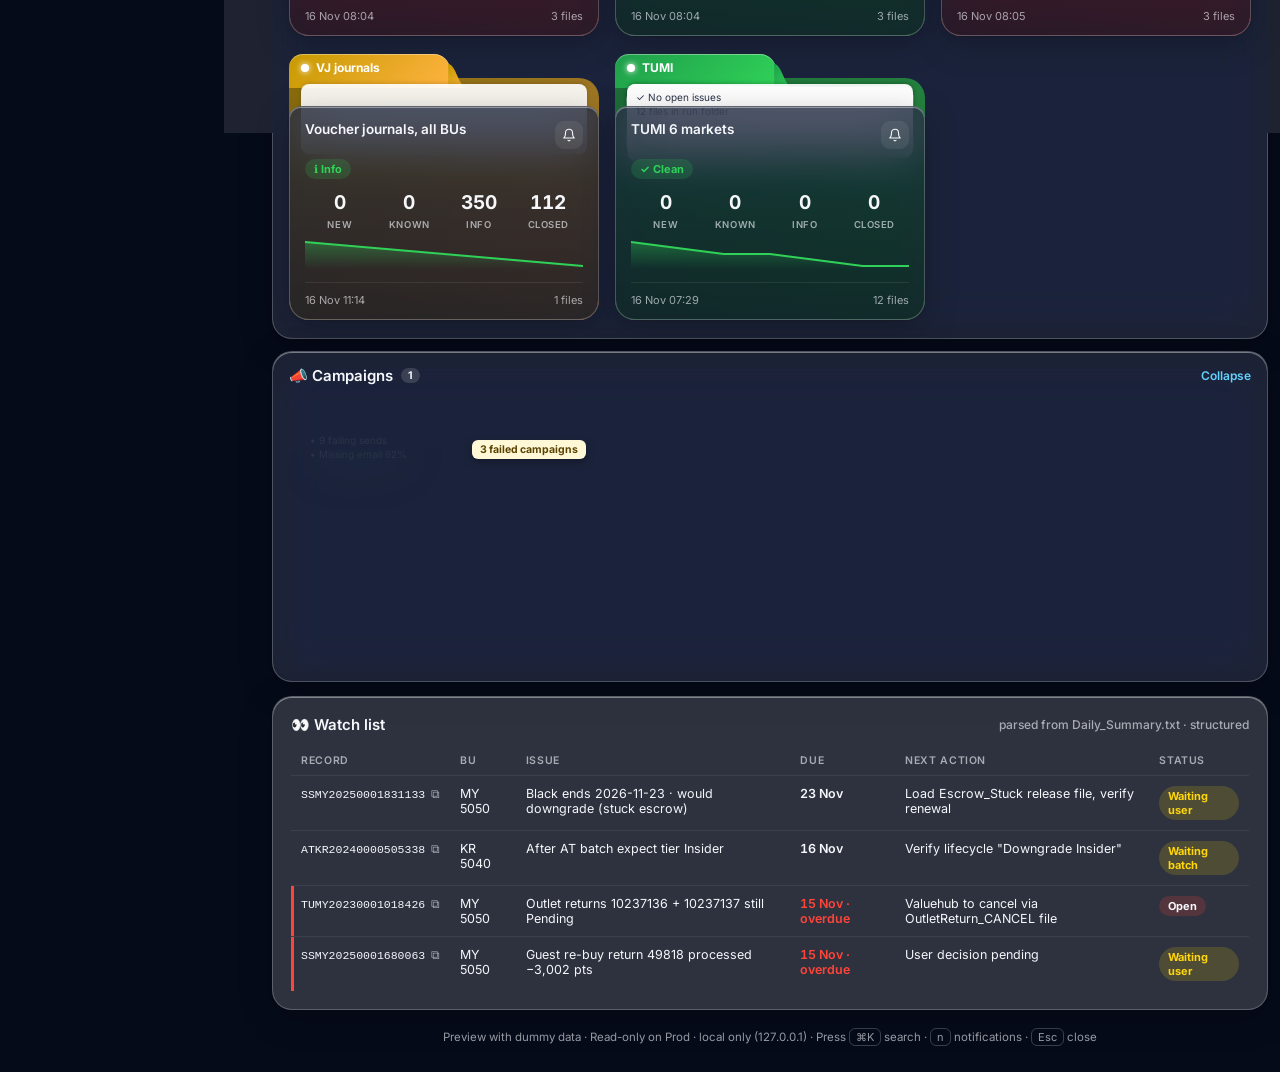
==== commit da957b9c: "Live-data wiring: check codes, Known status, record detail, sparkline guard, connection guide Co-Aut" ====
--- a/original.html
+++ b/original.html
@@ -646,7 +646,7 @@
 $('#railBtn').onclick=()=>$('#app').classList.toggle('rail');
 
 /* ---------- helpers ---------- */
-function spark(arr,col){const w=200,h=30,mx=Math.max(...arr),mn=Math.min(...arr),r=mx-mn||1;
+function spark(arr,col){arr=(arr||[]).map(v=>+v||0);if(arr.length<2)arr=[arr[0]||0,arr[0]||0];const w=200,h=30,mx=Math.max(...arr),mn=Math.min(...arr),r=mx-mn||1;
  const pts=arr.map((v,i)=>[i*(w/(arr.length-1)),h-3-((v-mn)/r)*(h-6)]);
  const d=pts.map((p,i)=>(i?'L':'M')+p[0].toFixed(1)+' '+p[1].toFixed(1)).join(' ');
  return `<svg class="spark" viewBox="0 0 ${w} ${h}" preserveAspectRatio="none"><defs><linearGradient id="sg${col.slice(1)}" x1="0" y1="0" x2="0" y2="1"><stop offset="0" stop-color="${col}" stop-opacity=".35"/><stop offset="1" stop-color="${col}" stop-opacity="0"/></linearGradient></defs>
